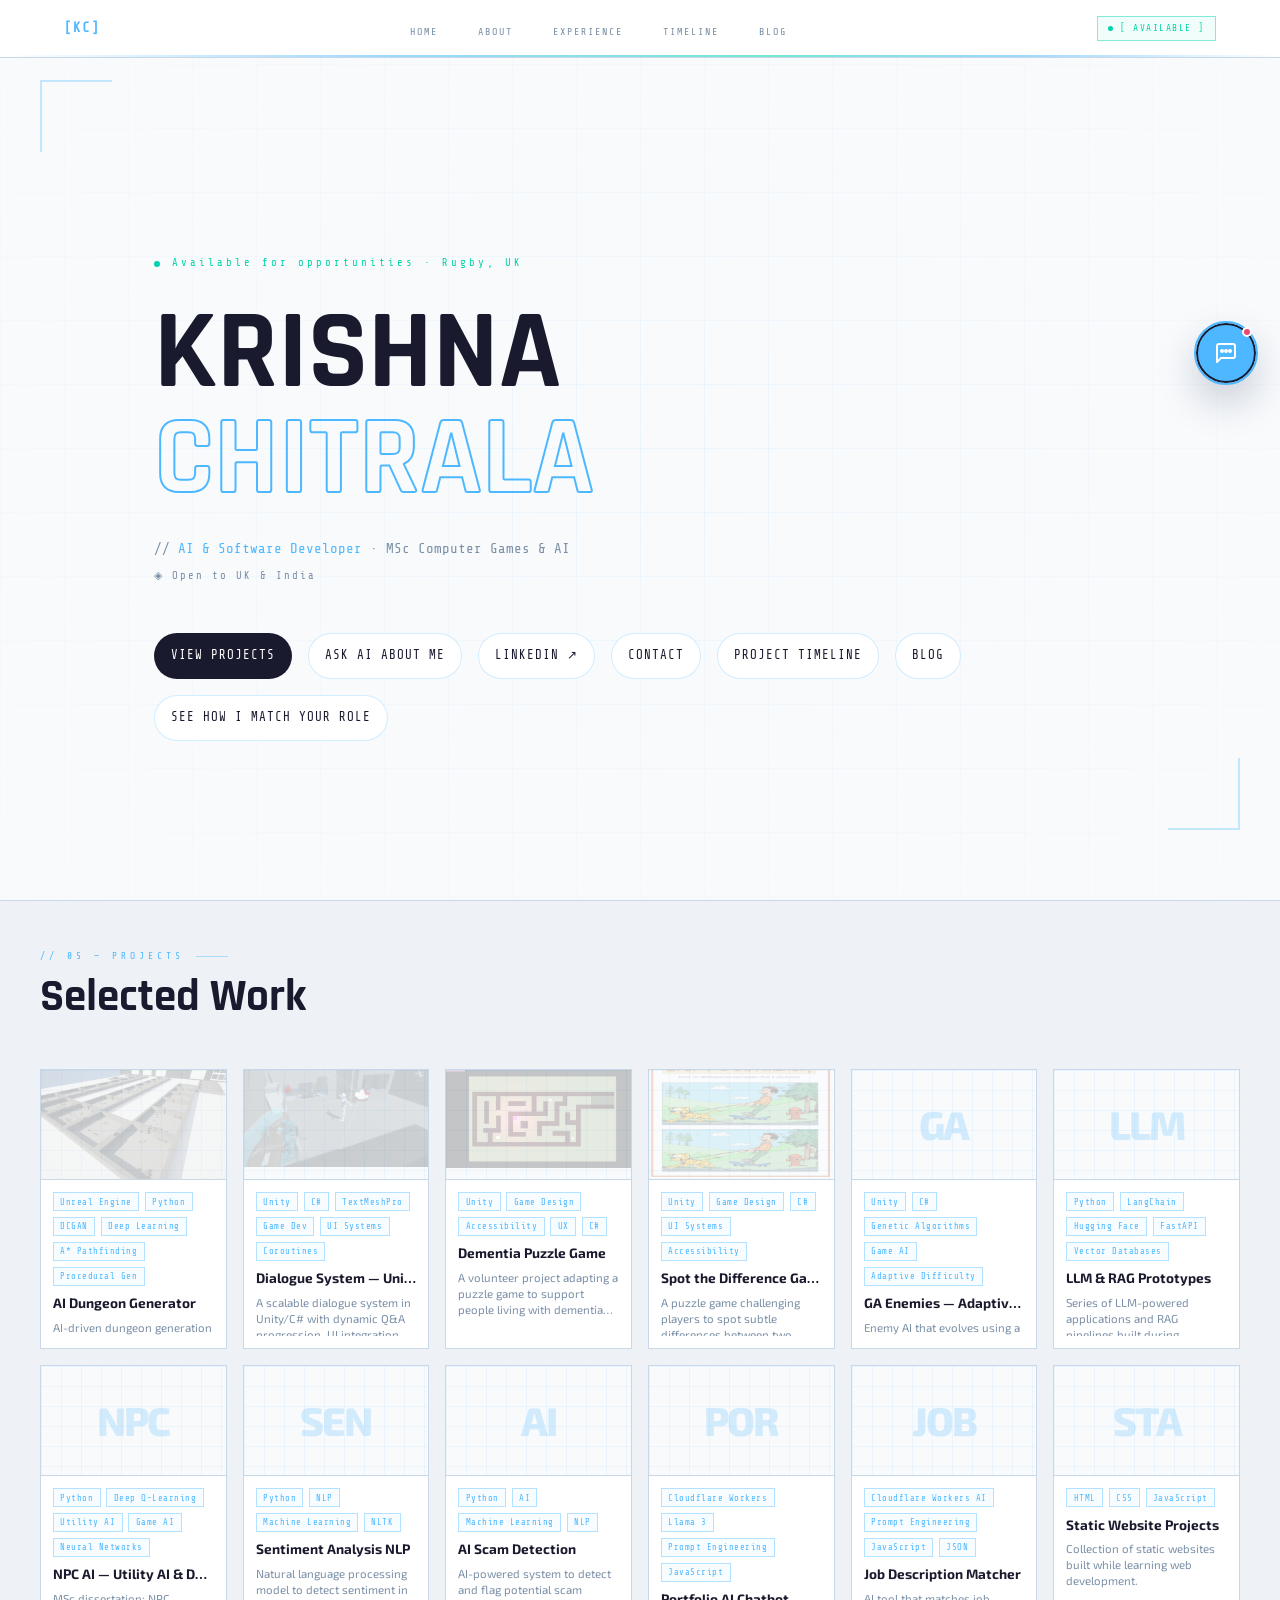
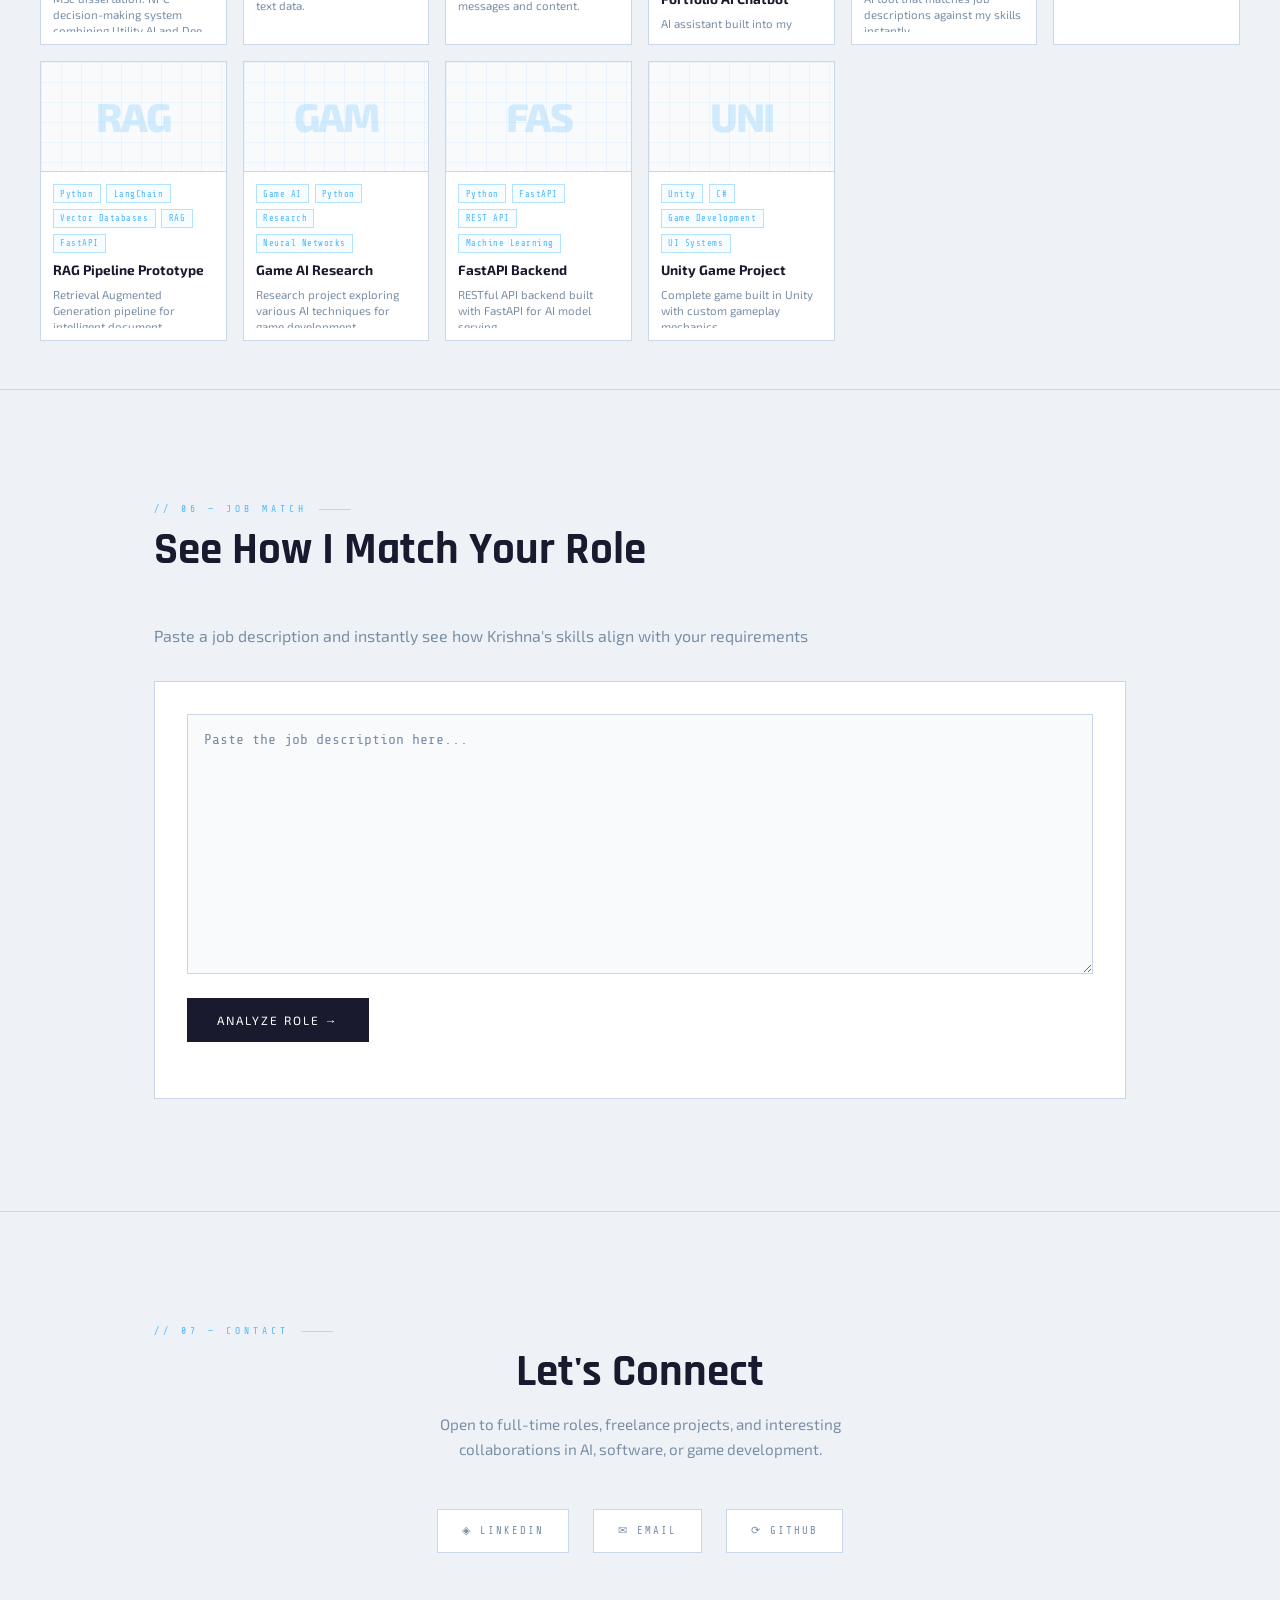
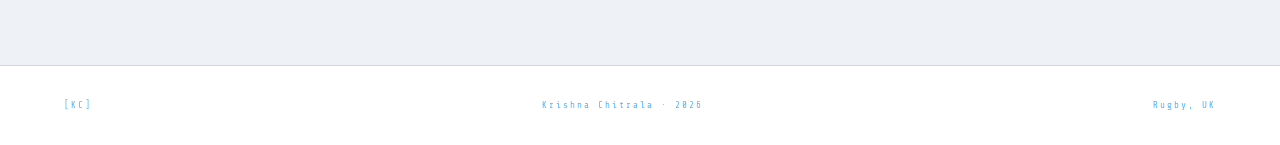
==== index.html @ c310106f "Update project modal to paragraph-based about/takeaways/thanks layout and polish floating chat UI" ====
<!DOCTYPE html>
<html lang="en">
<head>
  <meta charset="UTF-8">
  <meta name="viewport" content="width=device-width, initial-scale=1.0">
  <title>Krishna Chitrala · AI & Software Developer</title>
  <link href="https://fonts.googleapis.com/css2?family=Rajdhani:wght@600;700&family=Exo+2:wght@400;500;600&family=Share+Tech+Mono&display=swap" rel="stylesheet">
  <link rel="stylesheet" href="css/style.css">
  <script src="data/content.js"></script>
</head>
<body>

<!-- NAV -->
<nav>
  <a class="nav-logo" href="index.html">[KC]</a>
  <button class="nav-hamburger" id="navHamburger" onclick="toggleMenu()">
    <span></span>
    <span></span>
    <span></span>
  </button>
  <ul class="nav-links">
    <li><a href="index.html" onclick="closeMenu()">HOME</a></li>
    <li><a href="pages/about.html" onclick="closeMenu()">ABOUT</a></li>
    <li><a href="pages/experience.html" onclick="closeMenu()">EXPERIENCE</a></li>
    <li><a href="pages/timeline.html" onclick="closeMenu()">TIMELINE</a></li>
    <li><a href="pages/blog.html" onclick="closeMenu()">BLOG</a></li>
  </ul>
  <div class="nav-available">
    <div class="nav-available-dot"></div>
    [ AVAILABLE ]
  </div>
</nav>

<!-- MOBILE MENU OVERLAY -->
<div class="mobile-menu-overlay" id="mobileMenuOverlay">
  <div class="mobile-menu">
    <a href="index.html" onclick="closeMenu()">HOME</a>
    <a href="pages/about.html" onclick="closeMenu()">ABOUT</a>
    <a href="pages/experience.html" onclick="closeMenu()">EXPERIENCE</a>
    <a href="pages/timeline.html" onclick="closeMenu()">TIMELINE</a>
    <a href="pages/blog.html" onclick="closeMenu()">BLOG</a>
  </div>
</div>

<!-- HERO -->
<section id="hero">
  <div class="hero-frame-tl"></div>
  <div class="hero-frame-br"></div>
  <div class="hero-grid"></div>
  <div class="hero-inner">
    <div class="hero-tag">
      <div class="hero-tag-dot"></div>
      <span id="heroAvailability"></span>
    </div>
    <h1 class="hero-name" id="heroName"></h1>
    <p class="hero-role" id="heroRole"></p>
    <p class="hero-location" id="heroLocation"></p>
    <div class="hero-btns" id="heroBtns"></div>
    </div>
  </div>
</section>

<!-- PROJECTS -->
<section id="projects">
  <div class="section-wrap">
    <div class="section-label">// 05 — projects</div>
    <h2>Selected Work</h2>
    <div class="projects-grid" id="projectsGrid"></div>
  </div>
</section>

<!-- JOB MATCH -->
<section id="match">
  <div class="section-wrap">
    <div class="section-label">// 06 — job match</div>
    <h2>See How I Match Your Role</h2>
    <p class="match-subtext">Paste a job description and instantly see how Krishna's skills align with your requirements</p>
    <div class="match-container">
      <textarea id="jobDescription" class="match-textarea" placeholder="Paste the job description here..."></textarea>
      <div class="match-actions">
        <button id="analyzeButton" class="match-button">ANALYZE ROLE →</button>
        <div id="matchStatus" class="match-status"></div>
      </div>
      <div id="matchResults" class="match-results"></div>
    </div>
  </div>
</section>

<!-- CONTACT -->
<section id="contact">
  <div class="section-wrap">
    <div class="section-label">// 07 — contact</div>
    <h2>Let's Connect</h2>
    <p class="contact-sub" id="contactSub"></p>
    <div class="contact-links" id="contactLinks"></div>
  </div>
</section>

<footer>
  <span>[KC]</span>
  <span>Krishna Chitrala · 2026</span>
  <span>Rugby, UK</span>
</footer>

<div class="floating-chat-wrapper">
  <button id="floatingChatButton" class="floating-chat-button" title="Ask AI about Krishna" aria-expanded="false">
    <svg xmlns="http://www.w3.org/2000/svg" width="24" height="24" viewBox="0 0 24 24" fill="none" stroke="currentColor" stroke-width="2" stroke-linecap="round" stroke-linejoin="round">
      <path d="M21 15a2 2 0 0 1-2 2H7l-4 4V5a2 2 0 0 1 2-2h14a2 2 0 0 1 2 2z"/>
      <circle cx="12" cy="10" r="1" fill="currentColor"/>
      <circle cx="8" cy="10" r="1" fill="currentColor"/>
      <circle cx="16" cy="10" r="1" fill="currentColor"/>
    </svg>
    <div class="chat-tooltip">Ask me anything!</div>
    <div class="chat-unread-dot"></div>
  </button>
  <div id="floatingChatPanel" class="floating-chat-panel" aria-hidden="true">
    <div class="floating-chat-header">
      <div>
        <div class="floating-chat-title">[KC] ASSISTANT · ONLINE</div>
        <div class="floating-chat-counter" id="questionCounter">20 remaining</div>
      </div>
      <button id="floatingChatClose" class="floating-chat-close" aria-label="Close chat">✕</button>
    </div>
    <div class="chat-messages" id="chatMessages">
      <div class="chat-msg ai">
        <div class="chat-avatar">AI</div>
        <div class="chat-bubble">Hey! I'm an AI trained on everything about Krishna Chitrala. Ask me about his education, skills, projects, experience, or anything else — I'll answer instantly.</div>
      </div>
    </div>
    <div class="chat-suggestions" id="floatingChatSuggestions">
      <button class="chat-suggest" type="button" onclick="sendSuggestion(this)">What's his education?</button>
      <button class="chat-suggest" type="button" onclick="sendSuggestion(this)">What projects has he built?</button>
      <button class="chat-suggest" type="button" onclick="sendSuggestion(this)">Does he know AI / ML?</button>
      <button class="chat-suggest" type="button" onclick="sendSuggestion(this)">Is he available to hire?</button>
    </div>
    <div class="chat-input-row">
      <input class="chat-input" id="chatInput" type="text" placeholder="Ask anything about Krishna..." autocomplete="off" />
      <button id="sendButton" class="chat-send" type="button">SEND →</button>
    </div>
  </div>
</div>

<!-- MODAL -->
<div class="modal-overlay" id="modalOverlay" onclick="closeModal(event)">
  <div class="modal" id="modalBox">
    <button class="modal-close" onclick="closeModal()">✕ CLOSE</button>
    <div class="modal-hero" id="modalHero"></div>
    <div class="modal-content" id="modalContent">
      <div class="modal-header">
        <div>
          <div class="modal-title" id="modalTitle"></div>
          <div class="modal-category" id="modalCategory"></div>
        </div>
        <div class="modal-period" id="modalPeriod"></div>
      </div>
      <div class="modal-row">
        <div class="modal-tag-row" id="modalTags"></div>
        <div class="modal-action-links" id="modalActionLinks"></div>
      </div>
      <div class="modal-divider"></div>
      <div class="modal-section-label">// AIM</div>
      <div class="modal-aim" id="modalAim"></div>
      <div class="modal-divider"></div>
      <div class="modal-section-label">// ABOUT</div>
      <div id="modalAbout"></div>
      <div class="modal-divider"></div>
      <div class="modal-section-label">// KEY TAKEAWAYS</div>
      <div id="modalTakeaways"></div>
      <div class="modal-divider"></div>
      <div class="modal-thanks" id="modalThanksWrapper">
        <div class="modal-section-label">// SPECIAL THANKS ★</div>
        <div id="modalThanks"></div>
      </div>
      <div class="modal-divider"></div>
      <div class="modal-section-label">// TECH STACK</div>
      <div class="modal-tech" id="modalTech"></div>
      <div class="modal-divider"></div>
      <div class="modal-footer" id="modalFooter"></div>
    </div>
  </div>
</div>

<script src="js/projects.js"></script>
<script src="js/chat.js"></script>
  <script src="js/floating-chat.js"></script>
---- css/style.css ----
@import url('https://fonts.googleapis.com/css2?family=Rajdhani:wght@600;700&family=Exo+2:wght@400;500;600&family=Share+Tech+Mono&display=swap');

*, *::before, *::after { box-sizing: border-box; margin: 0; padding: 0; }

:root {
  --bg: #eef2f7;
  --bg2: #f8fafc;
  --card: #ffffff;
  --navy: #1a1a2e;
  --blue: #4db8ff;
  --teal: #00d4aa;
  --muted: #7a8fa6;
  --border-color: #c8d8e8;
  --text: #1a1a2e;
  --font-heading: 'Rajdhani', sans-serif;
  --font-body: 'Exo 2', sans-serif;
  --font-mono: 'Share Tech Mono', monospace;
  --mono: var(--font-mono);
  --sans: var(--font-body);
  /* Legacy aliases so any remaining refs don't break */
  --neon: #4db8ff;
  --neon2: #4db8ff;
  --neon3: #00d4aa;
  --border: rgba(200,216,232,0.8);
  --border2: rgba(77,184,255,0.3);
  --bg3: #f0f4f8;
}

html { scroll-behavior: smooth; }

body {
  background: var(--bg);
  color: var(--text);
  font-family: var(--font-body);
  font-size: 16px;
  line-height: 1.6;
  overflow-x: hidden;
}

button { font-family: var(--font-body); }

h1, h2, h3 { font-family: var(--font-heading); }

/* Subtle dot pattern */
body::before {
  content: '';
  position: fixed;
  inset: 0;
  background-image: radial-gradient(circle, rgba(77,184,255,0.18) 1px, transparent 1px);
  background-size: 24px 24px;
  pointer-events: none;
  z-index: 0;
}

/* Hide old cursor dot */
.cursor { display: none; }

/* ═══════════════════════════════════════
   NAV
═══════════════════════════════════════ */
nav {
  position: fixed;
  top: 0; left: 0; right: 0;
  z-index: 100;
  padding: 0 4rem;
  height: 58px;
  display: flex;
  align-items: center;
  justify-content: space-between;
  background: rgba(255,255,255,0.95);
  backdrop-filter: blur(16px);
  border-bottom: 1px solid var(--border-color);
}

/* Blue gradient line under nav */
nav::after {
  content: '';
  position: absolute;
  bottom: 0; left: 0; right: 0;
  height: 2px;
  background: linear-gradient(90deg, transparent 0%, var(--blue) 30%, var(--teal) 60%, var(--blue) 80%, transparent 100%);
  opacity: 0.55;
}

.nav-logo {
  font-family: var(--mono);
  font-size: 0.88rem;
  color: var(--blue);
  letter-spacing: 1px;
  text-decoration: none;
  font-weight: 700;
}

.nav-links {
  display: flex;
  gap: 2.5rem;
  list-style: none;
  align-items: center;
}

.nav-links a {
  font-family: var(--mono);
  font-size: 0.63rem;
  color: var(--muted);
  text-decoration: none;
  letter-spacing: 2px;
  text-transform: uppercase;
  transition: color 0.2s;
  position: relative;
}

.nav-links a::after {
  content: '';
  position: absolute;
  bottom: -3px; left: 0;
  width: 0; height: 1px;
  background: var(--blue);
  transition: width 0.2s;
}

.nav-links a:hover { color: var(--navy); }
.nav-links a:hover::after { width: 100%; }

/* [ AVAILABLE ] badge */
.nav-available {
  display: flex;
  align-items: center;
  gap: 0.45rem;
  font-family: var(--mono);
  font-size: 0.58rem;
  letter-spacing: 1.5px;
  color: var(--teal);
  border: 1px solid rgba(0,212,170,0.45);
  padding: 0.28rem 0.65rem;
  background: rgba(0,212,170,0.06);
  white-space: nowrap;
}

.nav-available-dot {
  width: 5px; height: 5px;
  background: var(--teal);
  border-radius: 50%;
  flex-shrink: 0;
  animation: pulse 2s infinite;
}

@keyframes pulse { 0%,100%{opacity:1;} 50%{opacity:0.25;} }

/* ═══════════════════════════════════════
   SECTION COMMON
═══════════════════════════════════════ */
.section-wrap {
  max-width: 1100px;
  margin: 0 auto;
  padding: 7rem 4rem;
  position: relative;
  z-index: 1;
}

.section-label {
  font-family: var(--mono);
  font-size: 0.6rem;
  color: var(--blue);
  letter-spacing: 4px;
  text-transform: uppercase;
  margin-bottom: 0.6rem;
  display: flex;
  align-items: center;
  gap: 0.75rem;
}

.section-label::after {
  content: '';
  display: inline-block;
  width: 32px; height: 1px;
  background: var(--blue);
  opacity: 0.4;
}

h2 {
  font-size: 2.8rem;
  font-weight: 800;
  color: var(--navy);
  margin-bottom: 3rem;
  line-height: 1.05;
}

/* ═══════════════════════════════════════
   HERO
═══════════════════════════════════════ */
#hero {
  min-height: 100vh;
  display: flex;
  align-items: center;
  position: relative;
  overflow: hidden;
  background: var(--bg2);
}

/* Corner frame decorations */
.hero-frame-tl {
  position: absolute;
  top: 80px; left: 40px;
  width: 72px; height: 72px;
  border-top: 2px solid var(--blue);
  border-left: 2px solid var(--blue);
  opacity: 0.3;
  pointer-events: none;
  z-index: 2;
}

.hero-frame-br {
  position: absolute;
  bottom: 70px; right: 40px;
  width: 72px; height: 72px;
  border-bottom: 2px solid var(--blue);
  border-right: 2px solid var(--blue);
  opacity: 0.3;
  pointer-events: none;
  z-index: 2;
}

.hero-grid {
  position: absolute;
  inset: 0;
  background-image:
    linear-gradient(rgba(77,184,255,0.07) 1px, transparent 1px),
    linear-gradient(90deg, rgba(77,184,255,0.07) 1px, transparent 1px);
  background-size: 64px 64px;
  mask-image: radial-gradient(ellipse 75% 75% at 50% 50%, black 0%, transparent 100%);
}

.hero-glow { display: none; }

.hero-inner {
  position: relative;
  z-index: 1;
  max-width: 1100px;
  margin: 0 auto;
  padding: 0 4rem;
  padding-top: 6rem;
  width: 100%;
}

.hero-tag {
  font-family: var(--mono);
  font-size: 0.66rem;
  color: var(--teal);
  letter-spacing: 3px;
  margin-bottom: 1.8rem;
  display: flex;
  align-items: center;
  gap: 0.75rem;
  animation: fadeUp 0.6s ease both;
}

.hero-tag-dot {
  width: 6px; height: 6px;
  background: var(--teal);
  border-radius: 50%;
  animation: pulse 2s infinite;
}

.hero-name {
  font-size: clamp(3.5rem, 9vw, 7rem);
  font-weight: 800;
  line-height: 0.95;
  margin-bottom: 1.5rem;
  color: var(--navy);
  animation: fadeUp 0.6s 0.1s ease both;
}

.hero-name-outline {
  color: transparent;
  -webkit-text-stroke: 2px var(--blue);
  display: block;
}

.hero-role {
  font-family: var(--mono);
  font-size: 0.88rem;
  color: var(--muted);
  margin-bottom: 0.5rem;
  animation: fadeUp 0.6s 0.2s ease both;
}

.hero-role em { color: var(--blue); font-style: normal; }

.hero-location {
  font-family: var(--mono);
  font-size: 0.66rem;
  color: var(--muted);
  letter-spacing: 2px;
  margin-bottom: 3rem;
  animation: fadeUp 0.6s 0.25s ease both;
}

.hero-btns {
  display: flex;
  gap: 1rem;
  flex-wrap: wrap;
  animation: fadeUp 0.6s 0.35s ease both;
}

/* Stats bar */
.hero-stats {
  display: grid;
  grid-template-columns: repeat(4, 1fr);
  margin-top: 4rem;
  background: var(--card);
  border: 1px solid var(--border-color);
  animation: fadeUp 0.6s 0.45s ease both;
}

.hero-stat-item {
  padding: 1.3rem 1.5rem;
  border-right: 1px solid var(--border-color);
  transition: all 0.2s;
  position: relative;
  overflow: hidden;
}

.hero-stat-item:last-child { border-right: none; }

.hero-stat-item::before {
  content: '';
  position: absolute;
  top: 0; left: 0; right: 0;
  height: 2px;
  background: linear-gradient(90deg, var(--blue), var(--teal));
  opacity: 0;
  transition: opacity 0.2s;
}

.hero-stat-item:hover::before { opacity: 1; }

.hero-stat-num {
  font-family: var(--mono);
  font-size: 1.55rem;
  font-weight: 700;
  color: var(--blue);
  line-height: 1;
  margin-bottom: 0.3rem;
}

.hero-stat-label {
  font-family: var(--mono);
  font-size: 0.56rem;
  color: var(--muted);
  letter-spacing: 1.5px;
  text-transform: uppercase;
}

@keyframes fadeUp {
  from { opacity: 0; transform: translateY(16px); }
  to { opacity: 1; transform: translateY(0); }
}

/* ═══════════════════════════════════════
   BUTTONS
═══════════════════════════════════════ */
.btn {
  font-family: var(--font-body);
  font-size: 0.66rem;
  letter-spacing: 2px;
  text-transform: uppercase;
  padding: 0.85rem 2rem;
  border: 1px solid var(--navy);
  color: var(--card);
  background: var(--navy);
  cursor: pointer;
  text-decoration: none;
  transition: all 0.2s;
  display: inline-block;
}

.btn:hover { background: var(--blue); border-color: var(--blue); }

.btn-ghost {
  background: transparent;
  color: var(--navy);
  border-color: var(--border-color);
}

.btn-ghost:hover {
  background: var(--navy);
  border-color: var(--navy);
  color: var(--card);
}

.btn-sm {
  font-size: 0.6rem;
  padding: 0.5rem 1rem;
}

/* ═══════════════════════════════════════
   ABOUT
═══════════════════════════════════════ */
#about { border-top: 1px solid var(--border-color); }

.about-grid {
  display: grid;
  grid-template-columns: 1fr 1.6fr;
  gap: 5rem;
  align-items: start;
}

.about-stats {
  display: flex;
  flex-direction: column;
  gap: 0;
}

.about-stat {
  padding: 1.5rem 1.75rem;
  border: 1px solid var(--border-color);
  border-bottom: none;
  background: var(--card);
  position: relative;
  transition: background 0.2s;
}

.about-stat:last-of-type { border-bottom: 1px solid var(--border-color); }

.about-stat::before {
  content: '';
  position: absolute;
  left: 0; top: 0; bottom: 0;
  width: 2px;
  background: var(--blue);
  opacity: 0;
  transition: opacity 0.2s;
}

.about-stat:hover::before { opacity: 1; }
.about-stat:hover { background: var(--bg2); }

.about-stat-num {
  font-size: 2.2rem;
  font-weight: 800;
  color: var(--blue);
  line-height: 1;
  font-family: var(--mono);
}

.about-stat-label {
  font-family: var(--mono);
  font-size: 0.6rem;
  color: var(--muted);
  letter-spacing: 1.5px;
  margin-top: 0.3rem;
}

.about-text p {
  color: var(--muted);
  margin-bottom: 1.2rem;
  font-size: 1rem;
  line-height: 1.8;
}

.about-text p strong { color: var(--text); font-weight: 700; }

.about-edu {
  padding: 1.25rem 1.75rem;
  border: 1px solid var(--border-color);
  border-top: none;
  background: var(--bg2);
  position: relative;
  margin-top: 0;
}

.about-edu::before {
  content: '// education';
  position: absolute;
  top: -0.6rem;
  left: 1rem;
  font-family: var(--mono);
  font-size: 0.56rem;
  color: var(--blue);
  background: var(--bg2);
  padding: 0 0.4rem;
  letter-spacing: 2px;
}

.about-edu-title {
  font-size: 0.95rem;
  font-weight: 700;
  color: var(--navy);
  margin-bottom: 0.2rem;
}

.about-edu-sub {
  font-family: var(--mono);
  font-size: 0.66rem;
  color: var(--blue);
  margin-bottom: 0.3rem;
}

.about-edu-detail {
  font-family: var(--mono);
  font-size: 0.6rem;
  color: var(--muted);
}

/* ═══════════════════════════════════════
   SKILLS
═══════════════════════════════════════ */
#skills { border-top: 1px solid var(--border-color); background: var(--bg2); }

.skills-categories {
  display: flex;
  flex-direction: column;
  gap: 2.5rem;
}

.skill-category-label {
  font-family: var(--mono);
  font-size: 0.6rem;
  color: var(--blue);
  letter-spacing: 3px;
  margin-bottom: 1rem;
  text-transform: uppercase;
}

.skills-grid {
  display: flex;
  flex-wrap: wrap;
  gap: 0.6rem;
}

.skill-tag {
  font-family: var(--mono);
  font-size: 0.68rem;
  padding: 0.44rem 0.9rem;
  border: 1px solid var(--border-color);
  color: var(--text);
  background: var(--card);
  letter-spacing: 0.5px;
  transition: all 0.2s;
  cursor: default;
  position: relative;
  overflow: hidden;
}

.skill-tag::after {
  content: '';
  position: absolute;
  bottom: 0; left: 0;
  width: 0; height: 2px;
  background: var(--blue);
  transition: width 0.2s;
}

.skill-tag:hover {
  border-color: var(--blue);
  color: var(--navy);
  transform: translateY(-2px);
  box-shadow: 0 4px 14px rgba(77,184,255,0.12);
}

.skill-tag:hover::after { width: 100%; }

/* ═══════════════════════════════════════
   EXPERIENCE
═══════════════════════════════════════ */
#experience { border-top: 1px solid var(--border-color); }

.exp-list {
  display: flex;
  flex-direction: column;
  border: 1px solid var(--border-color);
  background: var(--card);
}

.exp-item {
  padding: 2rem 2.5rem;
  border-bottom: 1px solid var(--border-color);
  display: grid;
  grid-template-columns: 1fr 2.5fr;
  gap: 2rem;
  transition: background 0.2s;
  position: relative;
}

.exp-item:last-child { border-bottom: none; }

.exp-item::before {
  content: '';
  position: absolute;
  left: 0; top: 0; bottom: 0;
  width: 3px;
  background: linear-gradient(to bottom, var(--blue), var(--teal));
  opacity: 0;
  transition: opacity 0.2s;
}

.exp-item:hover { background: var(--bg2); }
.exp-item:hover::before { opacity: 1; }

.exp-date {
  font-family: var(--mono);
  font-size: 0.6rem;
  color: var(--blue);
  letter-spacing: 2px;
  margin-bottom: 0.4rem;
  text-transform: uppercase;
}

.exp-company {
  font-family: var(--mono);
  font-size: 0.72rem;
  color: var(--muted);
}

.exp-type {
  font-family: var(--mono);
  font-size: 0.56rem;
  color: var(--teal);
  letter-spacing: 1px;
  margin-top: 0.3rem;
  padding: 0.18rem 0.5rem;
  border: 1px solid rgba(0,212,170,0.5);
  display: inline-block;
  background: rgba(0,212,170,0.06);
}

.exp-role {
  font-size: 1.05rem;
  font-weight: 700;
  color: var(--navy);
  margin-bottom: 0.75rem;
}

.exp-desc {
  color: var(--muted);
  font-size: 0.86rem;
  line-height: 1.7;
}

.exp-desc li {
  margin-bottom: 0.3rem;
  list-style: none;
  padding-left: 1.2rem;
  position: relative;
}

.exp-desc li::before {
  content: '◆';
  position: absolute;
  left: 0;
  color: var(--blue);
  font-size: 0.44rem;
  top: 0.42rem;
}

/* ═══════════════════════════════════════
   CERTIFICATIONS
═══════════════════════════════════════ */
#certs { border-top: 1px solid var(--border-color); background: var(--bg2); }

.certs-grid {
  display: grid;
  grid-template-columns: repeat(auto-fill, minmax(300px, 1fr));
  gap: 1rem;
}

.cert-card {
  background: var(--card);
  border: 1px solid var(--border-color);
  border-left: 3px solid var(--blue);
  padding: 1.5rem 1.75rem;
  transition: all 0.2s;
  position: relative;
}

.cert-card:hover {
  border-color: var(--blue);
  border-left-color: var(--teal);
  transform: translateY(-3px);
  box-shadow: 0 8px 24px rgba(77,184,255,0.1);
}

.cert-issuer {
  font-family: var(--mono);
  font-size: 0.56rem;
  color: var(--blue);
  letter-spacing: 2px;
  text-transform: uppercase;
  margin-bottom: 0.5rem;
}

.cert-name {
  font-size: 0.95rem;
  font-weight: 700;
  color: var(--navy);
  margin-bottom: 0.5rem;
  line-height: 1.4;
}

.cert-date {
  font-family: var(--mono);
  font-size: 0.6rem;
  color: var(--muted);
}

/* ═══════════════════════════════════════
   PROJECTS
═══════════════════════════════════════ */
#projects { border-top: 1px solid var(--border-color); }

#projects .section-wrap {
  max-width: 100%;
  padding: 3rem 2.5rem;
}

.projects-grid {
  display: grid;
  grid-template-columns: repeat(auto-fill, minmax(180px, 1fr));
  gap: 1rem;
  width: 100%;
}

.project-card {
  background: var(--card);
  border: 1px solid var(--border-color);
  cursor: pointer;
  transition: all 0.2s;
  overflow: hidden;
  position: relative;
  height: 280px;
  display: flex;
  flex-direction: column;
}

/* Blue gradient line at top on hover */
.project-card::before {
  content: '';
  position: absolute;
  top: 0; left: 0; right: 0;
  height: 2px;
  background: linear-gradient(90deg, var(--blue), var(--teal));
  opacity: 0;
  transition: opacity 0.2s;
  z-index: 2;
}

/* Corner bracket top-right */
.project-card::after {
  content: '┌─────────────┐';
  position: absolute;
  top: 6px; left: 8px; right: 8px;
  font-family: var(--mono);
  font-size: 0.55rem;
  color: var(--blue);
  pointer-events: none;
  opacity: 0;
  transition: opacity 0.2s;
  z-index: 3;
  letter-spacing: 2px;
  white-space: nowrap;
  overflow: hidden;
}

.project-card:hover {
  border-color: rgba(77,184,255,0.5);
  transform: translateY(-4px);
  box-shadow: 0 12px 36px rgba(77,184,255,0.1);
  overflow: visible;
}

.project-card:hover::before { opacity: 1; }
.project-card:hover::after { opacity: 0.7; }
.project-card:hover .project-arrow { opacity: 1; transform: translate(0,0); }

.project-thumb {
  width: 100%;
  height: 110px;
  background: var(--bg2);
  display: flex;
  align-items: center;
  justify-content: center;
  border-bottom: 1px solid var(--border-color);
  position: relative;
  overflow: hidden;
  flex-shrink: 0;
}

.project-thumb-pattern {
  position: absolute;
  inset: 0;
  background-image:
    linear-gradient(rgba(77,184,255,0.08) 1px, transparent 1px),
    linear-gradient(90deg, rgba(77,184,255,0.08) 1px, transparent 1px);
  background-size: 20px 20px;
}

.project-thumb-icon {
  position: relative;
  z-index: 1;
  font-size: 2.5rem;
  font-weight: 800;
  font-family: var(--sans);
  color: var(--blue);
  opacity: 0.22;
  letter-spacing: -2px;
}

.project-body {
  flex: 1;
  display: flex;
  flex-direction: column;
  padding: 0.75rem;
  overflow: hidden;
}

.project-tags {
  display: flex;
  flex-wrap: wrap;
  gap: 0.35rem;
  margin-bottom: 0.4rem;
  flex-shrink: 0;
}

.project-tag {
  font-family: var(--mono);
  font-size: 0.55rem;
  padding: 0.1rem 0.4rem;
  border: 1px solid rgba(77,184,255,0.4);
  color: var(--blue);
  letter-spacing: 0.5px;
  background: rgba(77,184,255,0.05);
}

.project-title {
  font-size: 0.85rem;
  font-weight: 700;
  margin-bottom: 0.3rem;
  flex-shrink: 0;
  white-space: nowrap;
  overflow: hidden;
  text-overflow: ellipsis;
  color: var(--navy);
}

.project-desc {
  font-size: 0.72rem;
  line-height: 1.4;
  overflow: hidden;
  display: -webkit-box;
  -webkit-line-clamp: 3;
  -webkit-box-orient: vertical;
  color: #7a8fa6;
}

.project-arrow {
  position: absolute;
  top: 0.7rem; right: 0.7rem;
  font-size: 1rem;
  color: var(--blue);
  opacity: 0;
  transform: translate(-4px, 4px);
  transition: all 0.2s;
  z-index: 4;
}

/* ═══════════════════════════════════════
   MODAL
═══════════════════════════════════════ */
.modal-overlay {
  display: none;
  position: fixed;
  inset: 0;
  background: rgba(0,0,0,0.7);
  z-index: 500;
  align-items: center;
  justify-content: center;
  padding: 1.25rem;
  backdrop-filter: blur(5px);
}

.modal-overlay.open { display: flex; }

.modal {
  background: var(--card);
  border: 1px solid rgba(77,184,255,0.15);
  border-radius: 22px;
  width: 100%;
  max-width: 800px;
  max-height: 85vh;
  overflow: hidden;
  position: relative;
  animation: modalIn 0.3s ease;
  box-shadow: 0 24px 80px rgba(0,0,0,0.18);
}

.modal::before {
  content: '';
  position: absolute;
  top: 0; left: 0; right: 0;
  height: 2px;
  background: linear-gradient(90deg, var(--blue), var(--teal));
  z-index: 2;
}

@keyframes modalIn {
  from { opacity: 0; transform: translateY(20px) scale(0.98); }
  to { opacity: 1; transform: translateY(0) scale(1); }
}

.modal::-webkit-scrollbar { width: 4px; }
.modal::-webkit-scrollbar-track { background: var(--bg2); }
.modal::-webkit-scrollbar-thumb { background: var(--border-color); }

.modal-close {
  position: absolute;
  top: 1rem; right: 1rem;
  font-family: var(--mono);
  font-size: 0.68rem;
  color: var(--muted);
  background: rgba(255,255,255,0.9);
  border: 1px solid rgba(77,184,255,0.2);
  padding: 0.35rem 0.75rem;
  cursor: pointer;
  letter-spacing: 1.5px;
  transition: all 0.2s;
  z-index: 10;
}

.modal-close:hover { border-color: var(--blue); color: var(--blue); }

.modal-hero {
  width: 100%;
  height: 250px;
  position: relative;
  overflow: hidden;
  background: linear-gradient(135deg, rgba(77,184,255,0.16), rgba(0,212,170,0.12));
  display: flex;
  align-items: center;
  justify-content: center;
}

.modal-hero img {
  width: 100%;
  height: 100%;
  object-fit: cover;
}

.modal-hero-placeholder {
  width: 100%;
  height: 100%;
  display: flex;
  align-items: center;
  justify-content: center;
  font-family: var(--font-heading);
  font-size: 3rem;
  color: rgba(255,255,255,0.9);
  letter-spacing: 0.2em;
  text-transform: uppercase;
  background: linear-gradient(135deg, rgba(77,184,255,0.35), rgba(26,26,46,0.85));
}

.modal-content {
  padding: 2rem;
  max-height: calc(85vh - 250px);
  overflow-y: auto;
}

.modal-header {
  display: flex;
  justify-content: space-between;
  gap: 1rem;
  align-items: flex-start;
  margin-bottom: 1rem;
}

.modal-title {
  font-size: 2rem;
  font-weight: 800;
  color: var(--navy);
  margin-bottom: 0.5rem;
  line-height: 1.1;
}

.modal-category {
  display: inline-flex;
  align-items: center;
  justify-content: center;
  font-family: var(--mono);
  font-size: 0.7rem;
  letter-spacing: 1px;
  text-transform: uppercase;
  color: var(--blue);
  background: rgba(77,184,255,0.12);
  padding: 0.35rem 0.9rem;
  border-radius: 999px;
}

.modal-period {
  font-family: var(--mono);
  color: var(--muted);
  font-size: 0.85rem;
  white-space: nowrap;
}

.modal-row {
  display: flex;
  flex-wrap: wrap;
  gap: 1rem;
  align-items: center;
  justify-content: space-between;
  padding-bottom: 1rem;
  border-bottom: 1px solid rgba(77,184,255,0.12);
}

.modal-tag-row {
  display: flex;
  flex-wrap: wrap;
  gap: 0.65rem;
  flex: 1;
}

.modal-action-links {
  display: flex;
  flex-wrap: wrap;
  gap: 0.75rem;
  justify-content: flex-end;
}

.modal-divider {
  height: 1px;
  background: rgba(77,184,255,0.12);
  margin: 1.5rem 0;
}

.modal-section-label {
  font-family: var(--mono);
  font-size: 0.72rem;
  letter-spacing: 2px;
  color: var(--blue);
  margin-bottom: 0.85rem;
}

.modal-aim {
  background: rgba(77,184,255,0.08);
  border: 1px solid rgba(77,184,255,0.18);
  border-radius: 18px;
  padding: 1.2rem 1.4rem;
  font-size: 1rem;
  line-height: 1.75;
  color: var(--navy);
  font-style: italic;
}

.modal-paragraph {
  font-family: var(--font-body);
  font-size: 1rem;
  color: var(--muted);
  line-height: 1.8;
  margin: 0 0 1rem 0;
}

.modal-paragraph:last-child {
  margin-bottom: 0;
}

.modal-tech {
  display: flex;
  flex-wrap: wrap;
  gap: 0.75rem;
}

.modal-tech span {
  font-family: var(--mono);
  font-size: 0.78rem;
  letter-spacing: 0.5px;
  color: var(--navy);
  background: rgba(77,184,255,0.12);
  padding: 0.55rem 0.95rem;
  border-radius: 999px;
}

.modal-footer {
  display: flex;
  flex-wrap: wrap;
  gap: 1rem;
  align-items: center;
  justify-content: space-between;
  margin-top: 1.5rem;
  font-family: var(--mono);
  font-size: 0.82rem;
  color: var(--muted);
}

.modal-footer a {
  color: var(--blue);
  text-decoration: none;
}

.btn {
  display: inline-flex;
  align-items: center;
  gap: 0.4rem;
  padding: 0.75rem 1rem;
  border-radius: 999px;
  border: 1px solid transparent;
  font-family: var(--mono);
  font-size: 0.78rem;
  text-transform: uppercase;
  letter-spacing: 1px;
  transition: all 0.2s ease;
}

.btn:hover {
  transform: translateY(-1px);
}

.btn-sm {
  background: var(--blue);
  color: #fff;
}

.btn-ghost {
  background: rgba(255,255,255,0.88);
  color: var(--navy);
  border-color: rgba(77,184,255,0.25);
}

/* ═══════════════════════════════════════
   AI CHAT
═══════════════════════════════════════ */
#chat { border-top: 1px solid var(--border-color); background: var(--bg2); }

.chat-container {
  background: var(--card);
  border: 1px solid var(--border-color);
  overflow: hidden;
  position: relative;
}

.chat-container::before {
  content: '';
  position: absolute;
  top: 0; left: 0; right: 0;
  height: 2px;
  background: linear-gradient(90deg, var(--blue), var(--teal), var(--blue));
  z-index: 1;
}

.chat-header {
  padding: 1rem 1.75rem;
  border-bottom: 1px solid rgba(255,255,255,0.08);
  display: flex;
  align-items: center;
  justify-content: space-between;
  background: var(--navy);
}

.chat-header-left {
  display: flex;
  align-items: center;
  gap: 0.75rem;
}

.chat-dot {
  width: 7px; height: 7px;
  background: var(--teal);
  border-radius: 50%;
  animation: pulse 2s infinite;
}

.chat-header-text {
  font-family: var(--mono);
  font-size: 0.66rem;
  color: #e8f4f8;
  letter-spacing: 2px;
}

.chat-header-sub {
  font-family: var(--mono);
  font-size: 0.56rem;
  color: rgba(255,255,255,0.38);
  letter-spacing: 1px;
}

.chat-online-badge {
  font-family: var(--mono);
  font-size: 0.52rem;
  letter-spacing: 1.5px;
  color: var(--teal);
  border: 1px solid rgba(0,212,170,0.5);
  padding: 0.18rem 0.5rem;
  background: rgba(0,212,170,0.1);
}

.chat-messages {
  padding: 1.75rem;
  min-height: 280px;
  max-height: 380px;
  overflow-y: auto;
  display: flex;
  flex-direction: column;
  gap: 1.2rem;
  background: var(--bg2);
}

.chat-messages::-webkit-scrollbar { width: 3px; }
.chat-messages::-webkit-scrollbar-thumb { background: var(--border-color); }

.chat-msg {
  display: flex;
  gap: 0.75rem;
  max-width: 88%;
  animation: msgIn 0.25s ease;
}

@keyframes msgIn {
  from { opacity: 0; transform: translateY(8px); }
  to { opacity: 1; transform: translateY(0); }
}

.chat-msg.user {
  align-self: flex-end;
  flex-direction: row-reverse;
}

.chat-avatar {
  width: 30px; height: 30px;
  border: 1px solid var(--border-color);
  display: flex;
  align-items: center;
  justify-content: center;
  font-family: var(--mono);
  font-size: 0.5rem;
  color: var(--blue);
  background: var(--card);
  flex-shrink: 0;
}

/* AI bubble */
.chat-bubble {
  background: var(--card);
  border: 1px solid var(--border-color);
  padding: 0.8rem 1.1rem;
  font-size: 0.85rem;
  color: var(--text);
  line-height: 1.55;
}

/* User bubble — navy + blue text */
.chat-msg.user .chat-bubble {
  background: var(--navy);
  border-color: var(--navy);
  color: var(--blue);
}

.chat-typing {
  display: flex;
  gap: 4px;
  align-items: center;
  padding: 0.8rem 1.1rem;
  background: var(--card);
  border: 1px solid var(--border-color);
  width: fit-content;
}

.chat-typing span {
  width: 5px; height: 5px;
  background: var(--blue);
  border-radius: 50%;
  animation: typing 1.2s infinite;
}

.chat-typing span:nth-child(2) { animation-delay: 0.2s; }
.chat-typing span:nth-child(3) { animation-delay: 0.4s; }

@keyframes typing {
  0%,100%{opacity:0.2; transform:translateY(0);}
  50%{opacity:1; transform:translateY(-3px);}
}

.chat-suggestions {
  padding: 0.75rem 1.75rem;
  display: flex;
  gap: 0.5rem;
  flex-wrap: wrap;
  background: var(--card);
  border-top: 1px solid var(--border-color);
}

.chat-suggest {
  font-family: var(--mono);
  font-size: 0.58rem;
  padding: 0.38rem 0.75rem;
  border: 1px solid var(--border-color);
  color: var(--muted);
  background: var(--bg2);
  cursor: pointer;
  letter-spacing: 0.5px;
  transition: all 0.2s;
}

.chat-suggest:hover {
  border-color: var(--blue);
  color: var(--navy);
  background: var(--card);
}

.chat-input-row {
  padding: 1rem 1.75rem;
  border-top: 1px solid var(--border-color);
  display: flex;
  gap: 0.75rem;
  align-items: center;
  background: var(--card);
}

.chat-input {
  flex: 1;
  background: var(--bg2);
  border: 1px solid var(--border-color);
  color: var(--text);
  font-family: var(--mono);
  font-size: 0.78rem;
  padding: 0.65rem 1rem;
  outline: none;
  transition: border-color 0.2s;
}

.chat-input:focus { border-color: var(--blue); }
.chat-input::placeholder { color: var(--muted); }

.chat-send {
  font-family: var(--font-body);
  font-size: 0.6rem;
  letter-spacing: 2px;
  padding: 0.65rem 1.4rem;
  border: 1px solid var(--navy);
  color: var(--card);
  background: var(--navy);
  cursor: pointer;
  transition: all 0.2s;
}

.chat-send:hover { background: var(--blue); border-color: var(--blue); }

.floating-chat-wrapper {
  position: fixed;
  right: 1.5rem;
  bottom: 1.5rem;
  display: flex;
  flex-direction: column;
  align-items: flex-end;
  gap: 0.8rem;
  z-index: 120;
}

.floating-chat-button {
  width: 60px;
  height: 60px;
  border-radius: 50%;
  border: 2px solid var(--navy);
  background: var(--blue);
  color: #ffffff;
  display: flex;
  align-items: center;
  justify-content: center;
  cursor: pointer;
  box-shadow: 0 18px 40px rgba(15,26,68,0.22);
  position: relative;
  transition: transform 0.2s ease;
}

.floating-chat-button:hover {
  transform: translateY(-1px);
}

.floating-chat-button svg {
  width: 24px;
  height: 24px;
  display: block;
}

.floating-chat-button::before {
  content: '';
  position: absolute;
  inset: -4px;
  border-radius: 50%;
  border: 2px solid #4db8ff;
  animation: ping 1.5s ease-out 3;
}

@keyframes ping {
  0% { transform: scale(1); opacity: 0.8; }
  100% { transform: scale(1.4); opacity: 0; }
}

.chat-tooltip {
  position: absolute;
  bottom: 70px;
  right: 0;
  background: #1a1a2e;
  color: #ffffff;
  font-family: var(--font-mono);
  font-size: 0.7rem;
  padding: 0.4rem 0.85rem;
  border-radius: 8px;
  white-space: nowrap;
  opacity: 0;
  transform: translateY(8px);
  transition: all 0.2s;
  pointer-events: none;
  letter-spacing: 1px;
  z-index: 10;
}

.chat-tooltip::after {
  content: '';
  position: absolute;
  top: 100%;
  right: 20px;
  border: 5px solid transparent;
  border-top-color: #1a1a2e;
}

.floating-chat-button:hover .chat-tooltip {
  opacity: 1;
  transform: translateY(0);
}

.chat-unread-dot {
  position: absolute;
  top: 2px;
  right: 2px;
  width: 10px;
  height: 10px;
  background: #ef476f;
  border-radius: 50%;
  border: 2px solid white;
}

.floating-chat-panel {
  width: 340px;
  height: 480px;
  background: #f8fbff;
  border: 1px solid rgba(26,26,46,0.14);
  border-radius: 24px;
  box-shadow: 0 30px 70px rgba(15,26,68,0.20);
  overflow: hidden;
  display: flex;
  flex-direction: column;
  opacity: 0;
  transform: translateY(18px);
  visibility: hidden;
  transition: opacity 0.25s ease, transform 0.25s ease, visibility 0.25s ease;
}

.floating-chat-panel.open {
  opacity: 1;
  transform: translateY(0);
  visibility: visible;
}

.floating-chat-header {
  display: flex;
  align-items: flex-start;
  justify-content: space-between;
  gap: 1rem;
  padding: 1rem 1rem 0.8rem;
  background: var(--navy);
}

.floating-chat-title {
  font-family: var(--mono);
  font-size: 0.72rem;
  letter-spacing: 1px;
  text-transform: uppercase;
  color: #e8f4f8;
  line-height: 1.3;
}

.floating-chat-counter {
  font-family: var(--mono);
  font-size: 0.6rem;
  color: rgba(232,244,248,0.72);
  margin-top: 0.3rem;
}

.floating-chat-close {
  border: none;
  background: transparent;
  color: #ffffff;
  font-size: 1rem;
  cursor: pointer;
  padding: 0.25rem 0.35rem;
  line-height: 1;
}

.floating-chat-panel .chat-messages {
  padding: 1rem;
  margin: 0;
  min-height: 280px;
  max-height: calc(100% - 140px);
  background: #ffffff;
}

.floating-chat-panel .chat-suggestions {
  padding: 0.75rem 1rem;
  border-top: 1px solid rgba(26,26,46,0.08);
}

.floating-chat-panel .chat-input-row {
  padding: 0.85rem 1rem;
  background: #ffffff;
  border-top: 1px solid rgba(26,26,46,0.08);
}

@media (max-width: 480px) {
  .floating-chat-wrapper {
    right: 1rem;
    bottom: 1rem;
  }
  .floating-chat-panel {
    width: calc(100vw - 2rem);
  }
  .floating-chat-button::after {
    display: none;
  }
}

/* ═══════════════════════════════════════
   JOB MATCH
═══════════════════════════════════════ */
#match { border-top: 1px solid var(--border-color); }

.match-subtext {
  color: var(--muted);
  max-width: 720px;
  margin-bottom: 2rem;
  line-height: 1.7;
}

.match-container {
  background: var(--card);
  border: 1px solid var(--border-color);
  padding: 2rem;
  display: grid;
  gap: 1.5rem;
}

.match-textarea {
  width: 100%;
  min-height: 260px;
  background: var(--bg2);
  border: 1px solid var(--border-color);
  color: var(--text);
  font-family: var(--mono);
  font-size: 0.92rem;
  padding: 1rem;
  outline: none;
  resize: vertical;
  transition: border-color 0.2s;
}

.match-textarea:focus { border-color: var(--blue); }
.match-textarea::placeholder { color: var(--muted); }

.match-actions {
  display: flex;
  align-items: center;
  justify-content: space-between;
  flex-wrap: wrap;
  gap: 1rem;
}

.match-button {
  font-family: var(--font-body);
  letter-spacing: 2px;
  font-size: 0.75rem;
  padding: 0.85rem 1.8rem;
  border: 1px solid var(--navy);
  color: var(--card);
  background: var(--navy);
  cursor: pointer;
  transition: all 0.2s;
}

.match-button:hover { background: var(--blue); border-color: var(--blue); }

.match-retry {
  font-family: var(--font-body);
  font-size: 0.72rem;
  letter-spacing: 1px;
  margin-left: 0.75rem;
  padding: 0.45rem 0.85rem;
  background: var(--bg2);
  border: 1px solid var(--border-color);
  color: var(--text);
  cursor: pointer;
  transition: all 0.2s;
}

.match-retry:hover { border-color: var(--blue); }

.match-status {
  font-family: var(--mono);
  font-size: 0.75rem;
  color: var(--muted);
  min-height: 1.5rem;
}

.match-results {
  display: grid;
  grid-template-columns: repeat(2, minmax(220px, 1fr));
  gap: 1.25rem;
}

.match-card {
  background: var(--bg2);
  border: 1px solid var(--border-color);
  padding: 1.4rem;
  min-height: 180px;
  display: flex;
  flex-direction: column;
  gap: 1rem;
}

.match-card h3 {
  font-family: var(--mono);
  font-size: 0.85rem;
  margin-bottom: 0.75rem;
  letter-spacing: 1px;
}

.match-card p,
.match-card ul {
  color: var(--muted);
  font-size: 0.9rem;
  line-height: 1.7;
}

.match-card ul { list-style: none; padding: 0; display: grid; gap: 0.5rem; }
.match-card li::before { content: '•'; color: currentColor; margin-right: 0.5rem; }

.match-strong  { border-left: 3px solid #22c55e; }
.match-transferable { border-left: 3px solid #f59e0b; }
.match-growth  { border-left: 3px solid #8b5cf6; }
.match-summary { border-left: 3px solid var(--blue); }

.match-strong h3  { color: #22c55e; }
.match-transferable h3 { color: #f59e0b; }
.match-growth h3  { color: #8b5cf6; }
.match-summary h3 { color: var(--blue); }

.match-loading::after {
  content: 'Analyzing job description...';
  display: inline-block;
  font-family: var(--mono);
  color: var(--blue);
  letter-spacing: 1px;
  animation: scanGlow 1.8s infinite;
}

@keyframes scanGlow { 0%,100%{opacity:0.4;} 50%{opacity:1;} }

/* ═══════════════════════════════════════
   CONTACT
═══════════════════════════════════════ */
#contact {
  border-top: 1px solid var(--border-color);
  text-align: center;
}

#contact h2 { margin-bottom: 1rem; }

.contact-sub {
  color: var(--muted);
  font-size: 0.95rem;
  max-width: 460px;
  margin: 0 auto 3rem;
}

.contact-links {
  display: flex;
  gap: 1.5rem;
  justify-content: center;
  flex-wrap: wrap;
}

.contact-link {
  font-family: var(--mono);
  font-size: 0.66rem;
  color: var(--muted);
  text-decoration: none;
  letter-spacing: 2px;
  padding: 0.8rem 1.5rem;
  border: 1px solid var(--border-color);
  background: var(--card);
  transition: all 0.2s;
  display: flex;
  align-items: center;
  gap: 0.5rem;
}

.contact-link:hover {
  border-color: var(--blue);
  color: var(--navy);
  box-shadow: 0 4px 16px rgba(77,184,255,0.1);
}

/* ═══════════════════════════════════════
   FOOTER
═══════════════════════════════════════ */
footer {
  border-top: 1px solid var(--border-color);
  padding: 2rem 4rem;
  display: flex;
  justify-content: space-between;
  align-items: center;
  font-family: var(--mono);
  font-size: 0.58rem;
  color: var(--muted);
  letter-spacing: 2px;
  background: var(--card);
}

footer span { color: var(--blue); }

/* ═══════════════════════════════════════
   HAMBURGER
═══════════════════════════════════════ */
.nav-hamburger {
  display: none;
  flex-direction: column;
  gap: 5px;
  background: none;
  border: none;
  cursor: pointer;
  padding: 0.5rem;
  z-index: 101;
}

.nav-hamburger span {
  width: 22px; height: 2px;
  background: var(--navy);
  transition: all 0.3s;
  display: block;
}

.nav-hamburger.active span:nth-child(1) { transform: rotate(45deg) translate(10px, 10px); }
.nav-hamburger.active span:nth-child(2) { opacity: 0; }
.nav-hamburger.active span:nth-child(3) { transform: rotate(-45deg) translate(8px, -8px); }

/* ═══════════════════════════════════════
   MOBILE MENU
═══════════════════════════════════════ */
.mobile-menu-overlay {
  display: none;
  position: fixed;
  inset: 0;
  background: rgba(248,250,252,0.98);
  backdrop-filter: blur(16px);
  z-index: 100;
  flex-direction: column;
  align-items: center;
  justify-content: center;
  opacity: 0;
  pointer-events: none;
  transition: opacity 0.3s;
}

.mobile-menu-overlay.open {
  display: flex;
  opacity: 1;
  pointer-events: all;
}

.mobile-menu {
  display: flex;
  flex-direction: column;
  gap: 2rem;
  text-align: center;
}

.mobile-menu a {
  font-family: var(--mono);
  font-size: 1.1rem;
  color: var(--navy);
  text-decoration: none;
  letter-spacing: 3px;
  text-transform: uppercase;
  transition: color 0.2s;
  padding: 0.75rem 0;
}

.mobile-menu a:hover { color: var(--blue); }

/* ═══════════════════════════════════════
   BACK LINK
═══════════════════════════════════════ */
.back-link {
  display: inline-flex;
  align-items: center;
  gap: 0.6rem;
  font-family: var(--mono);
  font-size: 0.75rem;
  color: var(--blue);
  text-decoration: none;
  margin: 1rem 4rem 0;
  position: relative;
  z-index: 1;
  transition: color 0.2s;
}

.back-link:hover { color: var(--navy); }

/* ═══════════════════════════════════════
   TIMELINE (vertical — used on index fallback)
═══════════════════════════════════════ */
.timeline-vertical {
  position: relative;
  padding-left: 60px;
  padding-top: 1rem;
}

.timeline-vertical-line {
  position: absolute;
  left: 12px; top: 0; bottom: 0;
  width: 2px;
  background: linear-gradient(to bottom, var(--blue), var(--teal), var(--blue));
}

.timeline-year-group { margin-bottom: 2.5rem; position: relative; }

.timeline-year-mark {
  font-family: var(--mono);
  font-size: 1.2rem;
  font-weight: 800;
  color: var(--blue);
  letter-spacing: 3px;
  margin-bottom: 1.5rem;
  display: inline-block;
}

.timeline-event {
  display: flex;
  align-items: flex-start;
  margin-bottom: 1.2rem;
  animation: fadeInTimeline 0.6s ease-out backwards;
}

.timeline-year-group .timeline-event:nth-child(1) { animation-delay: 0.05s; }
.timeline-year-group .timeline-event:nth-child(2) { animation-delay: 0.1s; }
.timeline-year-group .timeline-event:nth-child(3) { animation-delay: 0.15s; }
.timeline-year-group .timeline-event:nth-child(4) { animation-delay: 0.2s; }
.timeline-year-group .timeline-event:nth-child(5) { animation-delay: 0.25s; }
.timeline-year-group .timeline-event:nth-child(6) { animation-delay: 0.3s; }

@keyframes fadeInTimeline {
  from { opacity: 0; transform: translateY(8px); }
  to { opacity: 1; transform: translateY(0); }
}

.timeline-dot {
  width: 14px; height: 14px;
  min-width: 14px;
  border-radius: 50%;
  background: var(--blue);
  position: relative;
  z-index: 10;
  margin-top: 4px;
  border: 2px solid var(--card);
  box-shadow: 0 0 0 2px var(--blue);
  transition: all 0.3s;
}

.timeline-event:hover .timeline-dot {
  width: 18px; height: 18px;
  margin-top: 2px;
  box-shadow: 0 0 0 3px var(--blue), 0 4px 12px rgba(77,184,255,0.25);
}

.timeline-event-current .timeline-dot {
  animation: pulse-dot-light 2s infinite;
}

@keyframes pulse-dot-light {
  0%,100% { box-shadow: 0 0 0 2px var(--blue); }
  50% { box-shadow: 0 0 0 4px var(--blue), 0 0 14px rgba(77,184,255,0.35); }
}

.timeline-connector {
  width: 20px; height: 2px;
  background: var(--blue);
  margin-top: 6px;
  flex-shrink: 0;
}

.timeline-card {
  flex: 1;
  background: var(--card);
  border: 1px solid var(--border-color);
  padding: 1.2rem;
  transition: all 0.2s;
}

.timeline-card:hover {
  border-color: var(--blue);
  box-shadow: 0 6px 20px rgba(77,184,255,0.08);
}

.timeline-card-title {
  font-size: 1rem;
  font-weight: 700;
  color: var(--navy);
  margin-bottom: 0.4rem;
  line-height: 1.3;
}

.timeline-card-desc {
  font-family: var(--mono);
  font-size: 0.78rem;
  color: var(--muted);
  margin-bottom: 0.8rem;
}

.timeline-card-tags { display: flex; gap: 0.5rem; flex-wrap: wrap; }

.timeline-tag {
  font-family: var(--mono);
  font-size: 0.62rem;
  letter-spacing: 1px;
  text-transform: uppercase;
  padding: 0.22rem 0.55rem;
  border: 1px solid;
}

.tag-project   { color: var(--blue); border-color: rgba(77,184,255,0.4); background: rgba(77,184,255,0.06); }
.tag-job       { color: #8b5cf6; border-color: rgba(139,92,246,0.4); background: rgba(139,92,246,0.05); }
.tag-cert      { color: #f59e0b; border-color: rgba(245,158,11,0.4); background: rgba(245,158,11,0.05); }
.tag-education { color: var(--teal); border-color: rgba(0,212,170,0.4); background: rgba(0,212,170,0.05); }
.tag-current   {
  color: var(--blue);
  border-color: rgba(77,184,255,0.6);
  background: rgba(77,184,255,0.1);
  animation: pulse-tag-light 2s infinite;
}

@keyframes pulse-tag-light {
  0%,100% { box-shadow: none; }
  50% { box-shadow: 0 0 8px rgba(77,184,255,0.25); }
}

/* ═══════════════════════════════════════
   BLOG
═══════════════════════════════════════ */
.blog-subtext {
  max-width: 720px;
  color: var(--muted);
  margin-bottom: 2rem;
  line-height: 1.75;
  font-size: 0.98rem;
}

.blog-grid {
  display: grid;
  grid-template-columns: repeat(auto-fit, minmax(230px, 1fr));
  gap: 1.25rem;
  margin-bottom: 2rem;
}

.blog-card {
  background: var(--card);
  border: 1px solid var(--border-color);
  padding: 1.5rem;
  display: grid;
  gap: 0.9rem;
  min-height: 180px;
  transition: all 0.2s;
  position: relative;
  overflow: hidden;
}

.blog-card::before {
  content: '';
  position: absolute;
  top: 0; left: 0; right: 0;
  height: 2px;
  background: linear-gradient(90deg, var(--blue), var(--teal));
  opacity: 0;
  transition: opacity 0.2s;
}

.blog-card:hover { border-color: rgba(77,184,255,0.5); box-shadow: 0 8px 24px rgba(77,184,255,0.08); }
.blog-card:hover::before { opacity: 1; }

.blog-card-title {
  font-size: 1rem;
  font-weight: 700;
  color: var(--navy);
  line-height: 1.3;
}

.blog-card-text {
  color: var(--muted);
  line-height: 1.8;
  font-size: 0.88rem;
}

.blog-note {
  color: var(--muted);
  font-size: 0.86rem;
  margin-top: 0.5rem;
  font-family: var(--mono);
}

/* ═══════════════════════════════════════
   RESPONSIVE — 768px
═══════════════════════════════════════ */
@media (max-width: 768px) {
  .section-wrap { padding: 5rem 2rem; }
  h2 { font-size: 2.2rem; }
  nav { padding: 0 1.5rem; }
  .nav-logo { font-size: 0.78rem; }
  .nav-hamburger { display: flex; }
  .nav-links, .nav-available { display: none; }

  .hero-inner { padding: 0 1.5rem; padding-top: 4rem; }
  .hero-name { font-size: clamp(2.2rem, 7vw, 4rem); }
  .hero-btns { flex-direction: column; gap: 1rem; }
  .hero-stats { grid-template-columns: repeat(2, 1fr); margin-top: 2.5rem; }
  .hero-frame-tl, .hero-frame-br { display: none; }

  .btn {
    width: 100%; text-align: center;
    min-height: 44px; display: flex;
    align-items: center; justify-content: center;
  }

  .about-grid { grid-template-columns: 1fr; gap: 2.5rem; }
  .about-stats { display: grid; grid-template-columns: 1fr 1fr; gap: 0; }
  .about-stat { border: 1px solid var(--border-color); border-right: none; border-bottom: none; padding: 1.2rem 1rem; }
  .about-stat:nth-child(odd) { border-right: 1px solid var(--border-color); }
  .about-stat:nth-child(n+3) { border-bottom: 1px solid var(--border-color); }
  .about-stat:last-of-type { border-bottom: 1px solid var(--border-color); border-right: 1px solid var(--border-color); }

  .exp-item { grid-template-columns: 1fr; gap: 1rem; padding: 1.5rem; }
  .projects-grid { grid-template-columns: repeat(2, 1fr); gap: 1.2rem; }
  .certs-grid { grid-template-columns: 1fr; gap: 0.8rem; }

  .chat-input-row { padding: 0.8rem 1rem; gap: 0.5rem; }
  .chat-input { min-height: 44px; font-size: 16px; }
  .chat-send { min-height: 44px; padding: 0.65rem 1rem; }
  .chat-suggestions { padding: 0.5rem 1rem; }
  .chat-suggest { font-size: 0.55rem; padding: 0.35rem 0.65rem; min-height: 44px; display: flex; align-items: center; }
  .chat-messages { min-height: 200px; max-height: 300px; padding: 1.2rem; }

  .match-results { grid-template-columns: 1fr; }
  .contact-links { flex-direction: column; gap: 0.8rem; }
  .contact-link { width: 100%; justify-content: center; min-height: 44px; font-size: 0.64rem; }
  footer { padding: 1.5rem; flex-direction: column; gap: 0.8rem; text-align: center; font-size: 0.55rem; }

  .timeline-vertical { padding-left: 50px; }
  .timeline-vertical-line { left: 10px; }
  .timeline-year-mark { font-size: 1.1rem; }
  .timeline-dot { width: 12px; height: 12px; min-width: 12px; margin-top: 5px; }
  .timeline-connector { width: 18px; }
  .timeline-card { padding: 1rem; }
  .timeline-card-title { font-size: 0.95rem; }
  .timeline-card-desc { font-size: 0.75rem; }

  .back-link { margin: 1rem 1.5rem 0; }
}

/* ═══════════════════════════════════════
   RESPONSIVE — 480px
═══════════════════════════════════════ */
@media (max-width: 480px) {
  body { font-size: 14px; }
  .section-wrap { padding: 3.5rem 1rem; }
  .section-label { font-size: 0.56rem; }
  h2 { font-size: 1.8rem; margin-bottom: 2rem; }
  nav { padding: 0 1rem; }
  .nav-logo { font-size: 0.7rem; letter-spacing: 1px; }

  #hero { min-height: auto; padding-top: 6rem; padding-bottom: 2rem; }
  .hero-grid { display: none; }
  .hero-inner { padding: 0 1rem; padding-top: 2rem; }
  .hero-tag { font-size: 0.58rem; margin-bottom: 1rem; }
  .hero-name { font-size: clamp(2rem, 6vw, 2.8rem); margin-bottom: 1rem; line-height: 1; }
  .hero-role { font-size: 0.72rem; }
  .hero-location { font-size: 0.58rem; margin-bottom: 2rem; }
  .hero-btns { flex-direction: column; gap: 0.8rem; }
  .hero-stats { grid-template-columns: 1fr 1fr; margin-top: 2rem; }
  .hero-stat-num { font-size: 1.3rem; }
  .hero-stat-label { font-size: 0.5rem; }
  .hero-stat-item { padding: 1rem; }

  .btn { font-size: 0.62rem; padding: 0.75rem 1.5rem; min-height: 44px; width: 100%; }
  .about-grid { gap: 1.5rem; }
  .about-stats { grid-template-columns: 1fr; gap: 0; }
  .about-stat { border: 1px solid var(--border-color); border-bottom: none; padding: 1rem; }
  .about-stat:last-of-type { border-bottom: 1px solid var(--border-color); }
  .about-stat-num { font-size: 1.8rem; }
  .skill-tag { font-size: 0.62rem; padding: 0.38rem 0.75rem; }
  .skills-categories { gap: 1.8rem; }

  .exp-list { border: none; }
  .exp-item { padding: 1.2rem 1rem; border: 1px solid var(--border-color); border-bottom: none; }
  .exp-item:last-child { border-bottom: 1px solid var(--border-color); }
  .exp-date { font-size: 0.56rem; }
  .exp-company { font-size: 0.66rem; }
  .exp-role { font-size: 0.95rem; }
  .exp-desc { font-size: 0.8rem; }
  .certs-grid { grid-template-columns: 1fr; }
  .cert-card { padding: 1rem; }
  .cert-name { font-size: 0.9rem; }

  .projects-grid { grid-template-columns: 1fr; gap: 1rem; }
  .project-thumb { height: 140px; }
  .project-body { padding: 1rem; }
  .project-title { font-size: 0.95rem; }
  .project-desc { font-size: 0.8rem; }

  .modal-overlay { padding: 1rem; }
  .modal { width: 95%; height: 90vh; }
  .modal-thumb { height: 160px; }
  .modal-body { padding: 1.5rem; }
  .modal-title { font-size: 1.4rem; }
  .modal-desc { font-size: 0.85rem; }

  .chat-container { border: none; background: transparent; }
  .chat-header { padding: 0.8rem 1rem; margin-bottom: 0.5rem; }
  .chat-messages { border: 1px solid var(--border-color); min-height: 180px; max-height: 250px; padding: 1rem; margin-bottom: 0.5rem; }
  .chat-msg { max-width: 95%; gap: 0.5rem; }
  .chat-avatar { width: 24px; height: 24px; font-size: 0.46rem; }
  .chat-bubble { padding: 0.7rem 0.9rem; font-size: 0.8rem; }
  .chat-suggestions { border: 1px solid var(--border-color); border-bottom: none; padding: 0.5rem 0.75rem; gap: 0.3rem; }
  .chat-suggest { flex: 1 1 calc(50% - 0.15rem); min-height: 40px; }
  .chat-input-row { border: 1px solid var(--border-color); padding: 0.7rem 0.8rem; }
  .chat-send { font-size: 0.56rem; padding: 0.6rem 0.8rem; min-height: 40px; }

  .contact-sub { font-size: 0.9rem; }
  .contact-link { font-size: 0.62rem; padding: 0.7rem 1rem; min-height: 44px; }
  footer { padding: 1.2rem 1rem; gap: 0.5rem; font-size: 0.52rem; }

  .timeline-vertical { padding-left: 40px; }
  .timeline-vertical-line { left: 8px; }
  .timeline-dot { width: 11px; height: 11px; min-width: 11px; margin-top: 5px; }
  .timeline-connector { width: 15px; }
  .timeline-card { padding: 0.9rem; }
  .timeline-card-title { font-size: 0.9rem; }
  .timeline-card-desc { font-size: 0.72rem; }
  .back-link { margin: 1rem 1rem 0; font-size: 0.7rem; }

  * { -webkit-user-select: none; -webkit-touch-callout: none; }
  input, textarea, button, a { -webkit-user-select: text; -webkit-touch-callout: default; }
}

/* ═══════════════════════════════════════
   RESPONSIVE — 375px
═══════════════════════════════════════ */
@media (max-width: 375px) {
  .section-wrap { padding: 3rem 0.75rem; }
  h2 { font-size: 1.6rem; }
  .hero-name { font-size: clamp(1.8rem, 5vw, 2.4rem); }
  .btn { font-size: 0.58rem; padding: 0.7rem 1.2rem; }
  .hero-btns { gap: 0.6rem; }
  .about-stats { grid-template-columns: 1fr; }
  .chat-suggest { flex: 1 1 100%; }
  .timeline-vertical { padding-left: 35px; }
  .timeline-vertical-line { left: 6px; }
  .timeline-dot { width: 10px; height: 10px; min-width: 10px; }
  .timeline-connector { width: 12px; }
  .timeline-card { padding: 0.8rem; }
  .timeline-card-title { font-size: 0.85rem; }
  .timeline-card-desc { font-size: 0.7rem; }
}
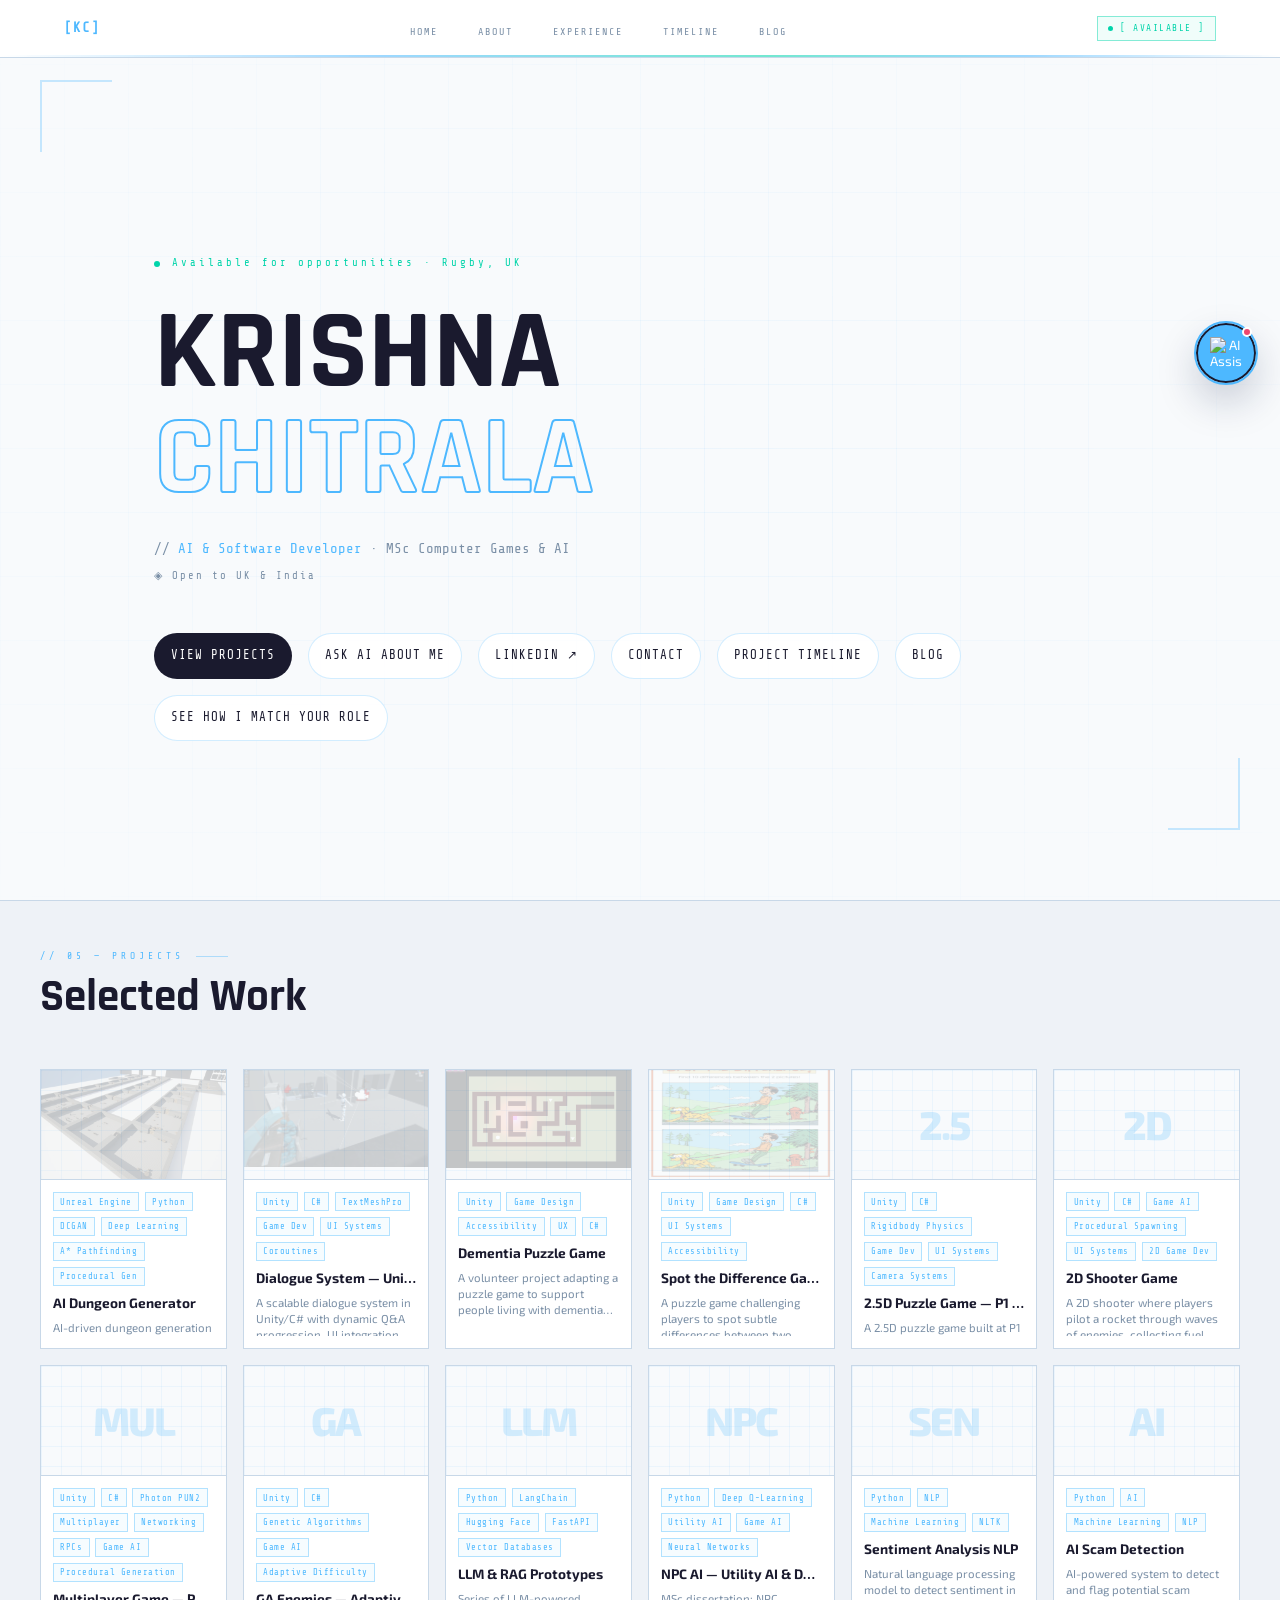
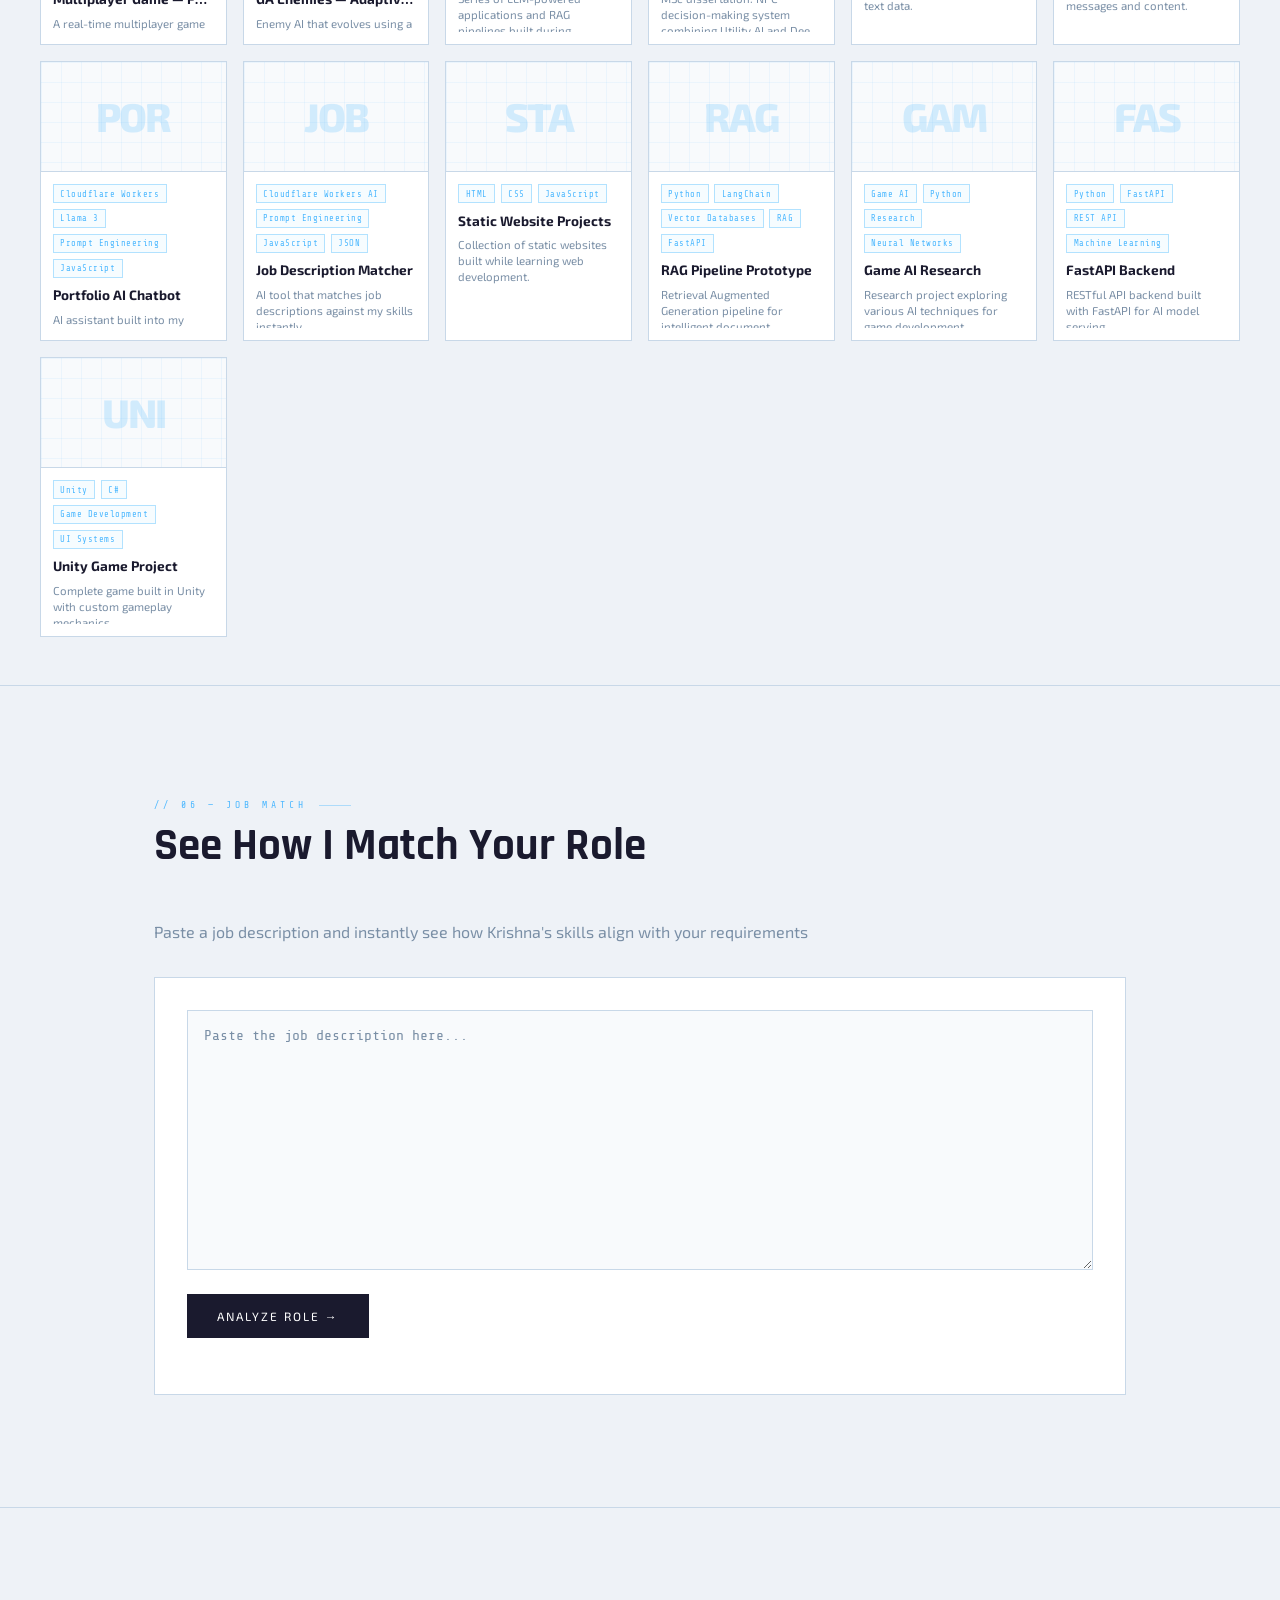
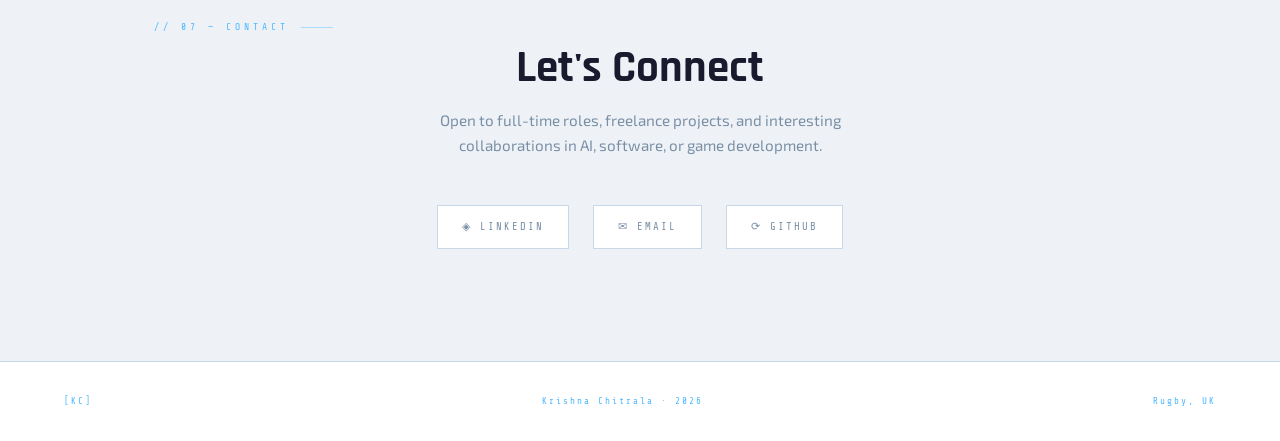
==== commit 5cfdba37: "Use assets/images/robot.png for floating chat icon (correct relative paths)" ====
--- a/index.html
+++ b/index.html
@@ -104,12 +104,7 @@
 
 <div class="floating-chat-wrapper">
   <button id="floatingChatButton" class="floating-chat-button" title="Ask AI about Krishna" aria-expanded="false">
-    <svg xmlns="http://www.w3.org/2000/svg" width="24" height="24" viewBox="0 0 24 24" fill="none" stroke="currentColor" stroke-width="2" stroke-linecap="round" stroke-linejoin="round">
-      <path d="M21 15a2 2 0 0 1-2 2H7l-4 4V5a2 2 0 0 1 2-2h14a2 2 0 0 1 2 2z"/>
-      <circle cx="12" cy="10" r="1" fill="currentColor"/>
-      <circle cx="8" cy="10" r="1" fill="currentColor"/>
-      <circle cx="16" cy="10" r="1" fill="currentColor"/>
-    </svg>
+    <img src="assets/images/robot.png" alt="AI Assistant" style="width: 32px; height: 32px; object-fit: contain;">
     <div class="chat-tooltip">Ask me anything!</div>
     <div class="chat-unread-dot"></div>
   </button>
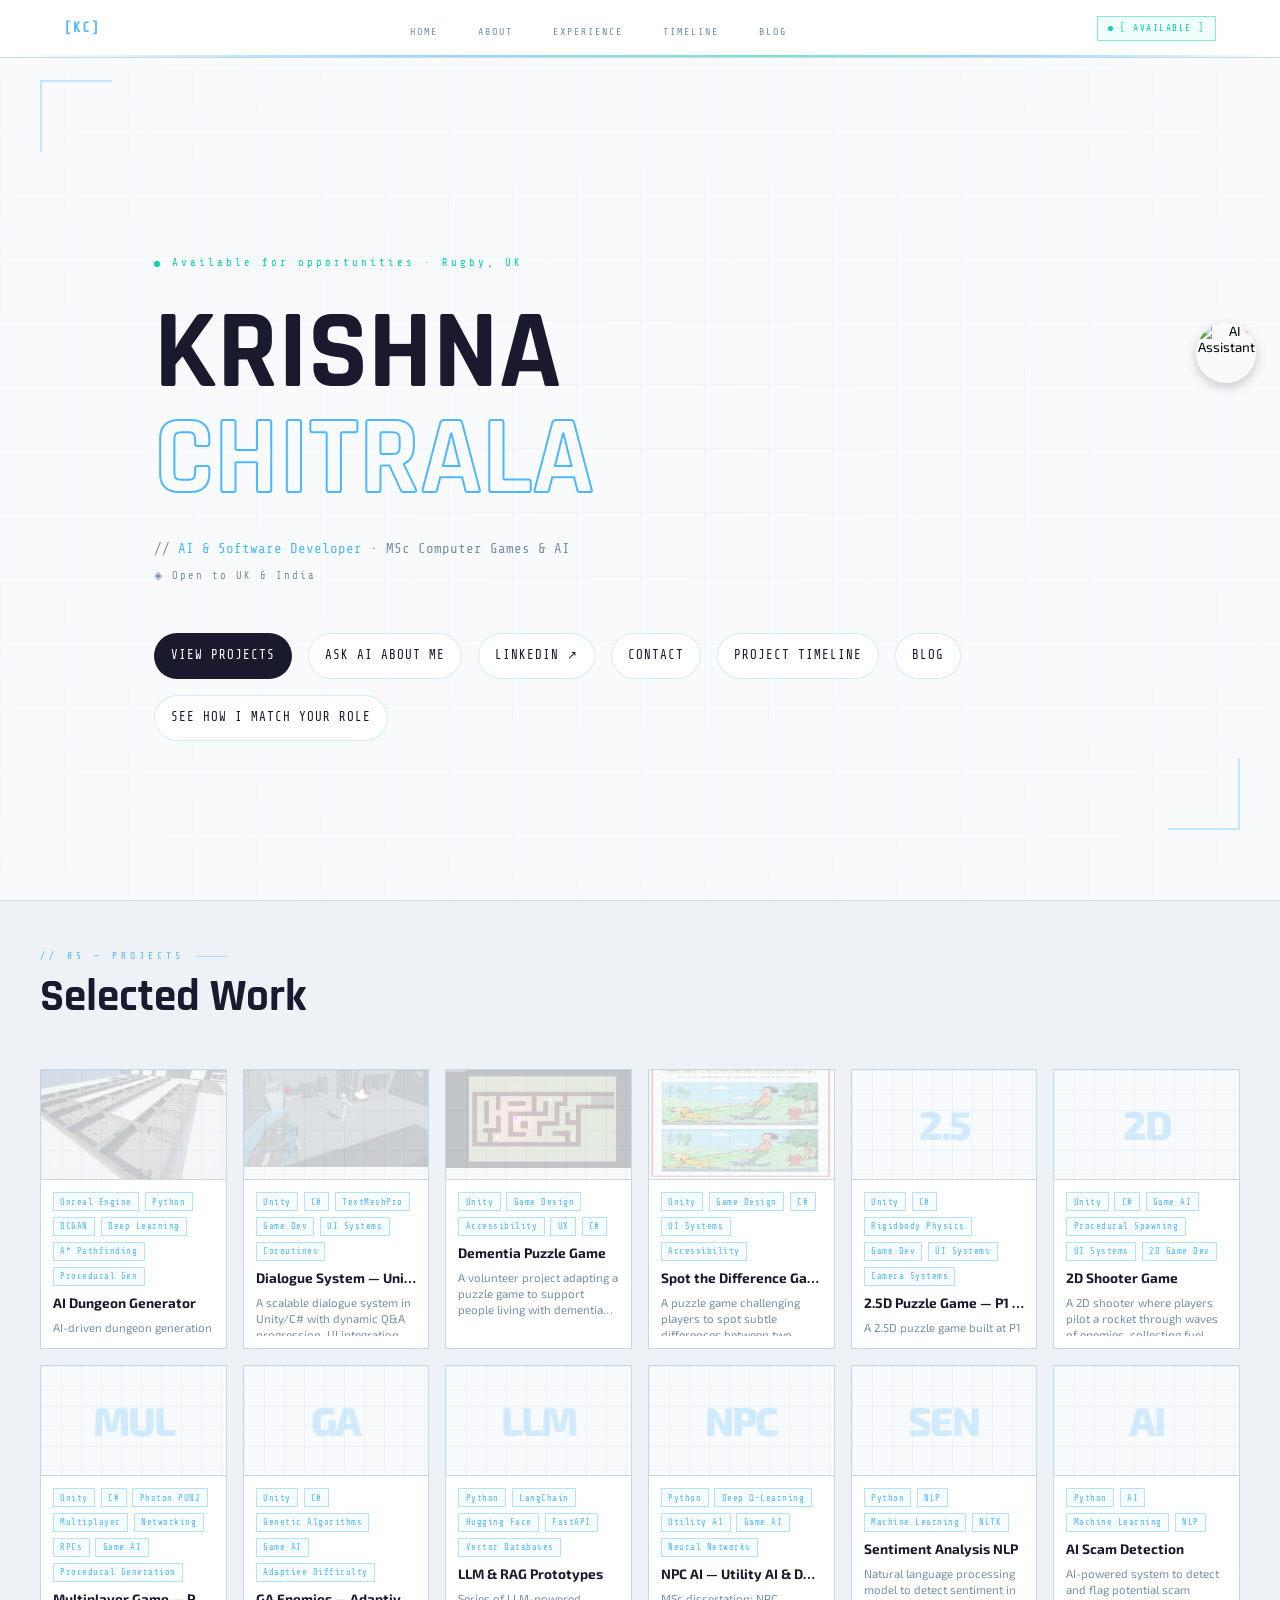
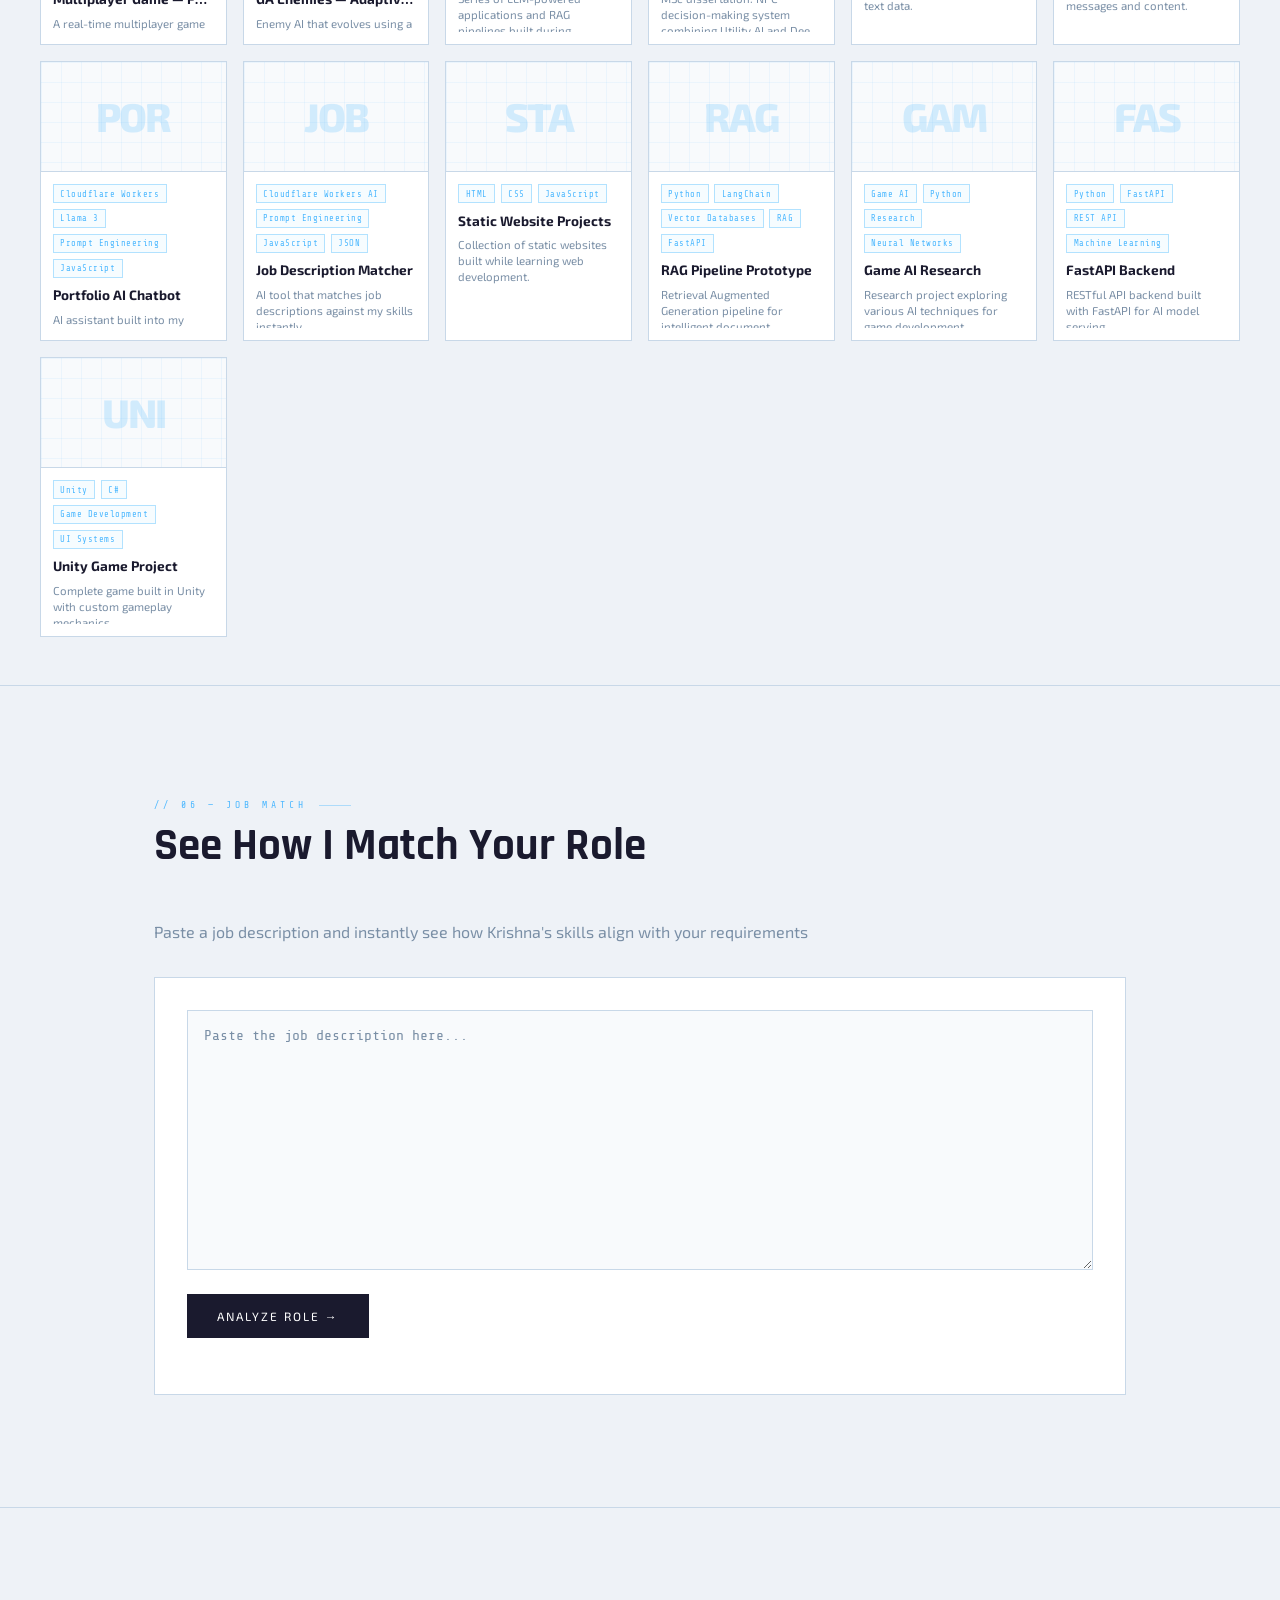
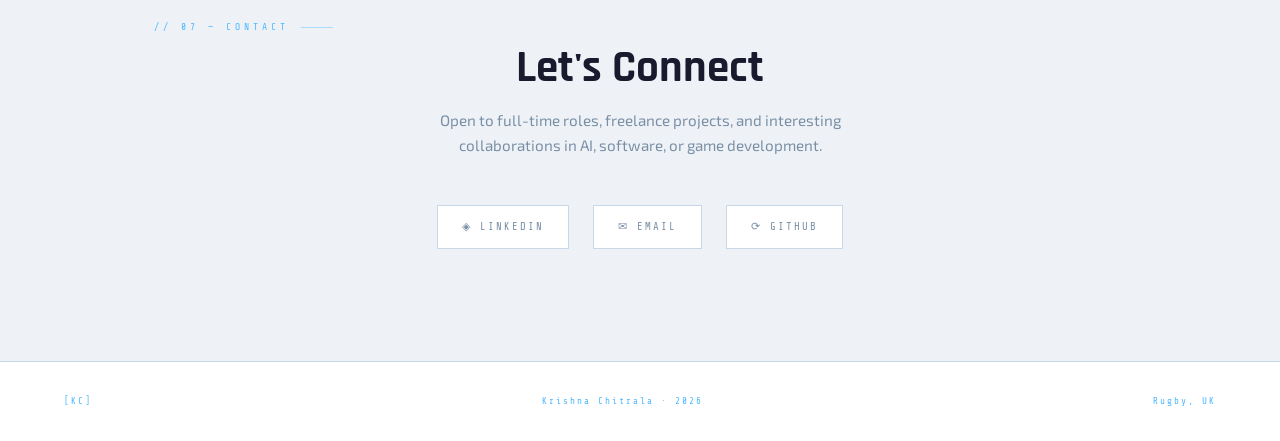
==== commit d57d4e2a: "Make floating chat button a full robot avatar button with transparent circular styling" ====
--- a/index.html
+++ b/index.html
@@ -104,7 +104,7 @@
 
 <div class="floating-chat-wrapper">
   <button id="floatingChatButton" class="floating-chat-button" title="Ask AI about Krishna" aria-expanded="false">
-    <img src="assets/images/robot.png" alt="AI Assistant" style="width: 32px; height: 32px; object-fit: contain;">
+    <img src="assets/images/robot.png" alt="AI Assistant">
     <div class="chat-tooltip">Ask me anything!</div>
     <div class="chat-unread-dot"></div>
   </button>
--- a/css/style.css
+++ b/css/style.css
@@ -1358,26 +1358,29 @@
   width: 60px;
   height: 60px;
   border-radius: 50%;
-  border: 2px solid var(--navy);
-  background: var(--blue);
-  color: #ffffff;
+  border: none;
+  background: transparent;
+  padding: 0;
+  cursor: pointer;
+  box-shadow: 0 4px 12px rgba(0,0,0,0.2);
   display: flex;
   align-items: center;
   justify-content: center;
-  cursor: pointer;
-  box-shadow: 0 18px 40px rgba(15,26,68,0.22);
   position: relative;
-  transition: transform 0.2s ease;
+  transition: all 0.2s;
+  overflow: hidden;
 }
 
 .floating-chat-button:hover {
-  transform: translateY(-1px);
-}
-
-.floating-chat-button svg {
-  width: 24px;
-  height: 24px;
-  display: block;
+  transform: scale(1.1);
+  box-shadow: 0 6px 20px rgba(0,0,0,0.25);
+}
+
+.floating-chat-button img {
+  width: 100%;
+  height: 100%;
+  object-fit: contain;
+  border-radius: 50%;
 }
 
 .floating-chat-button::before {
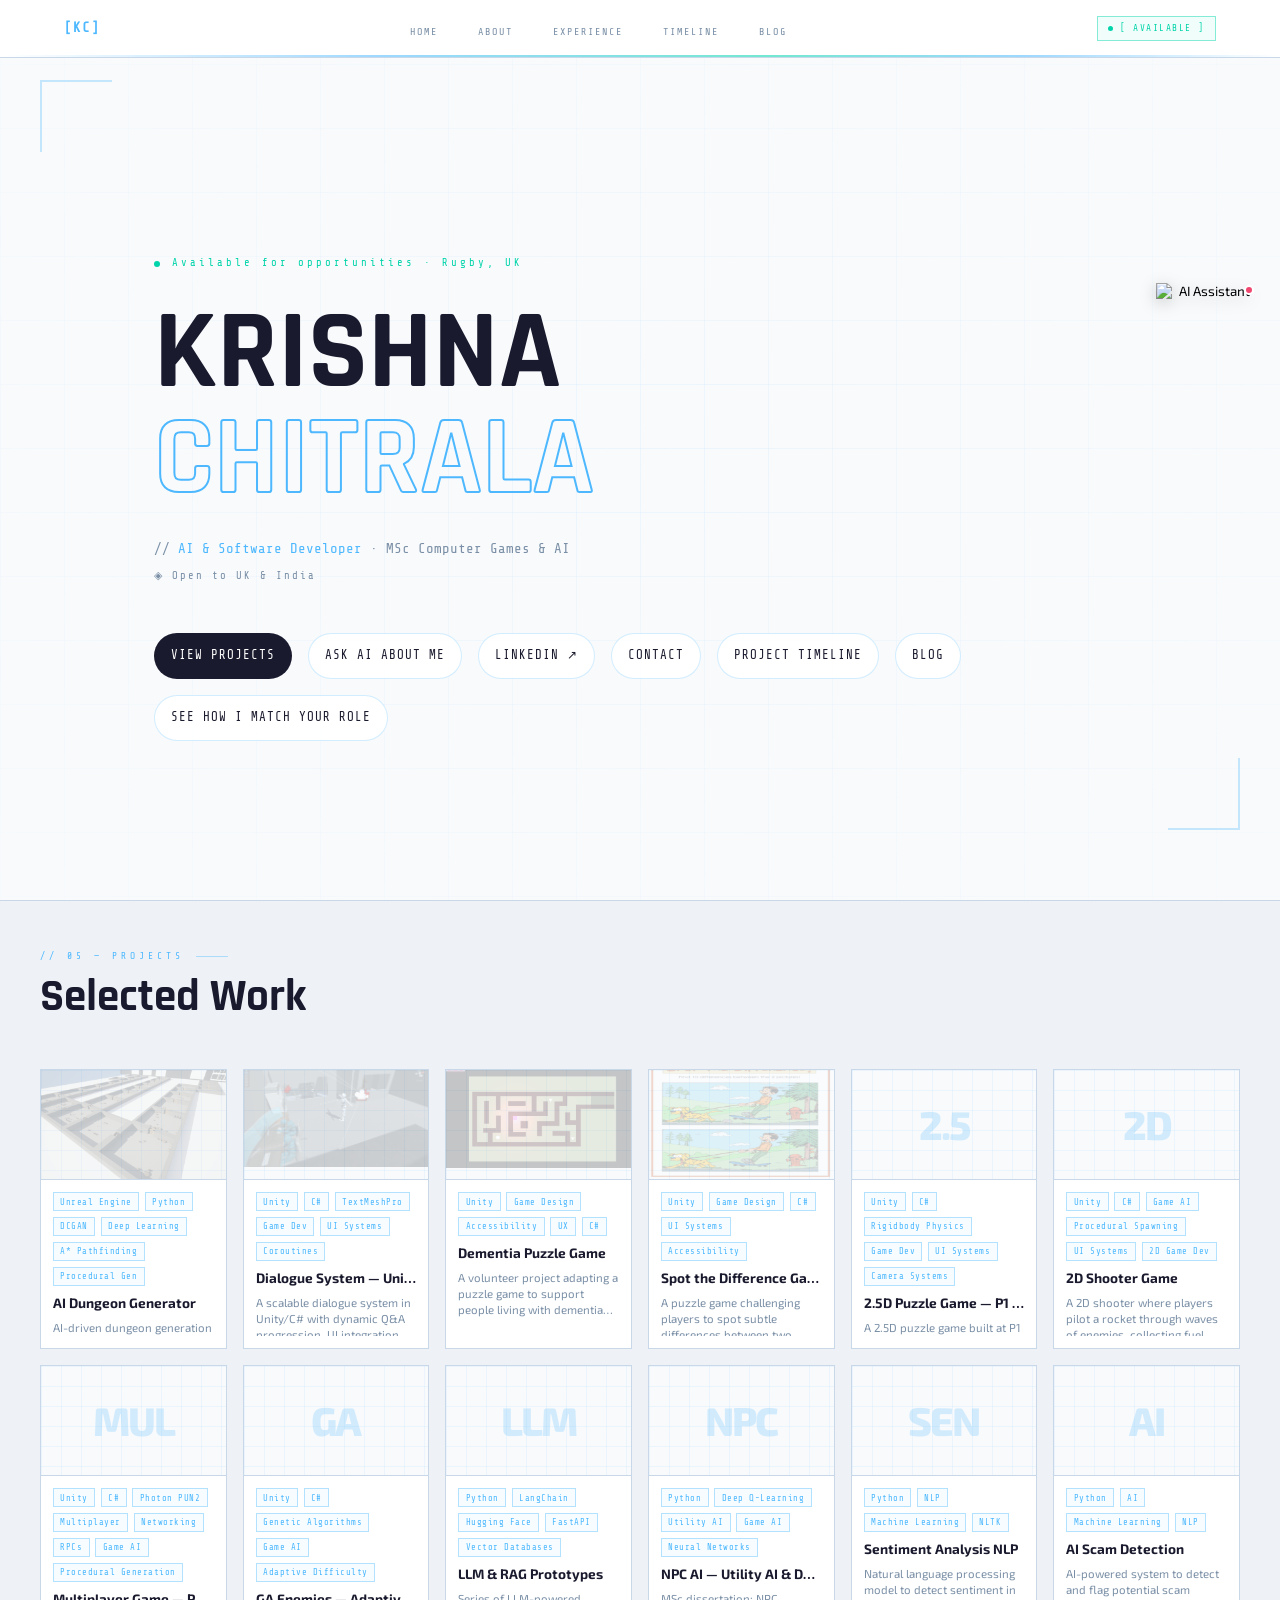
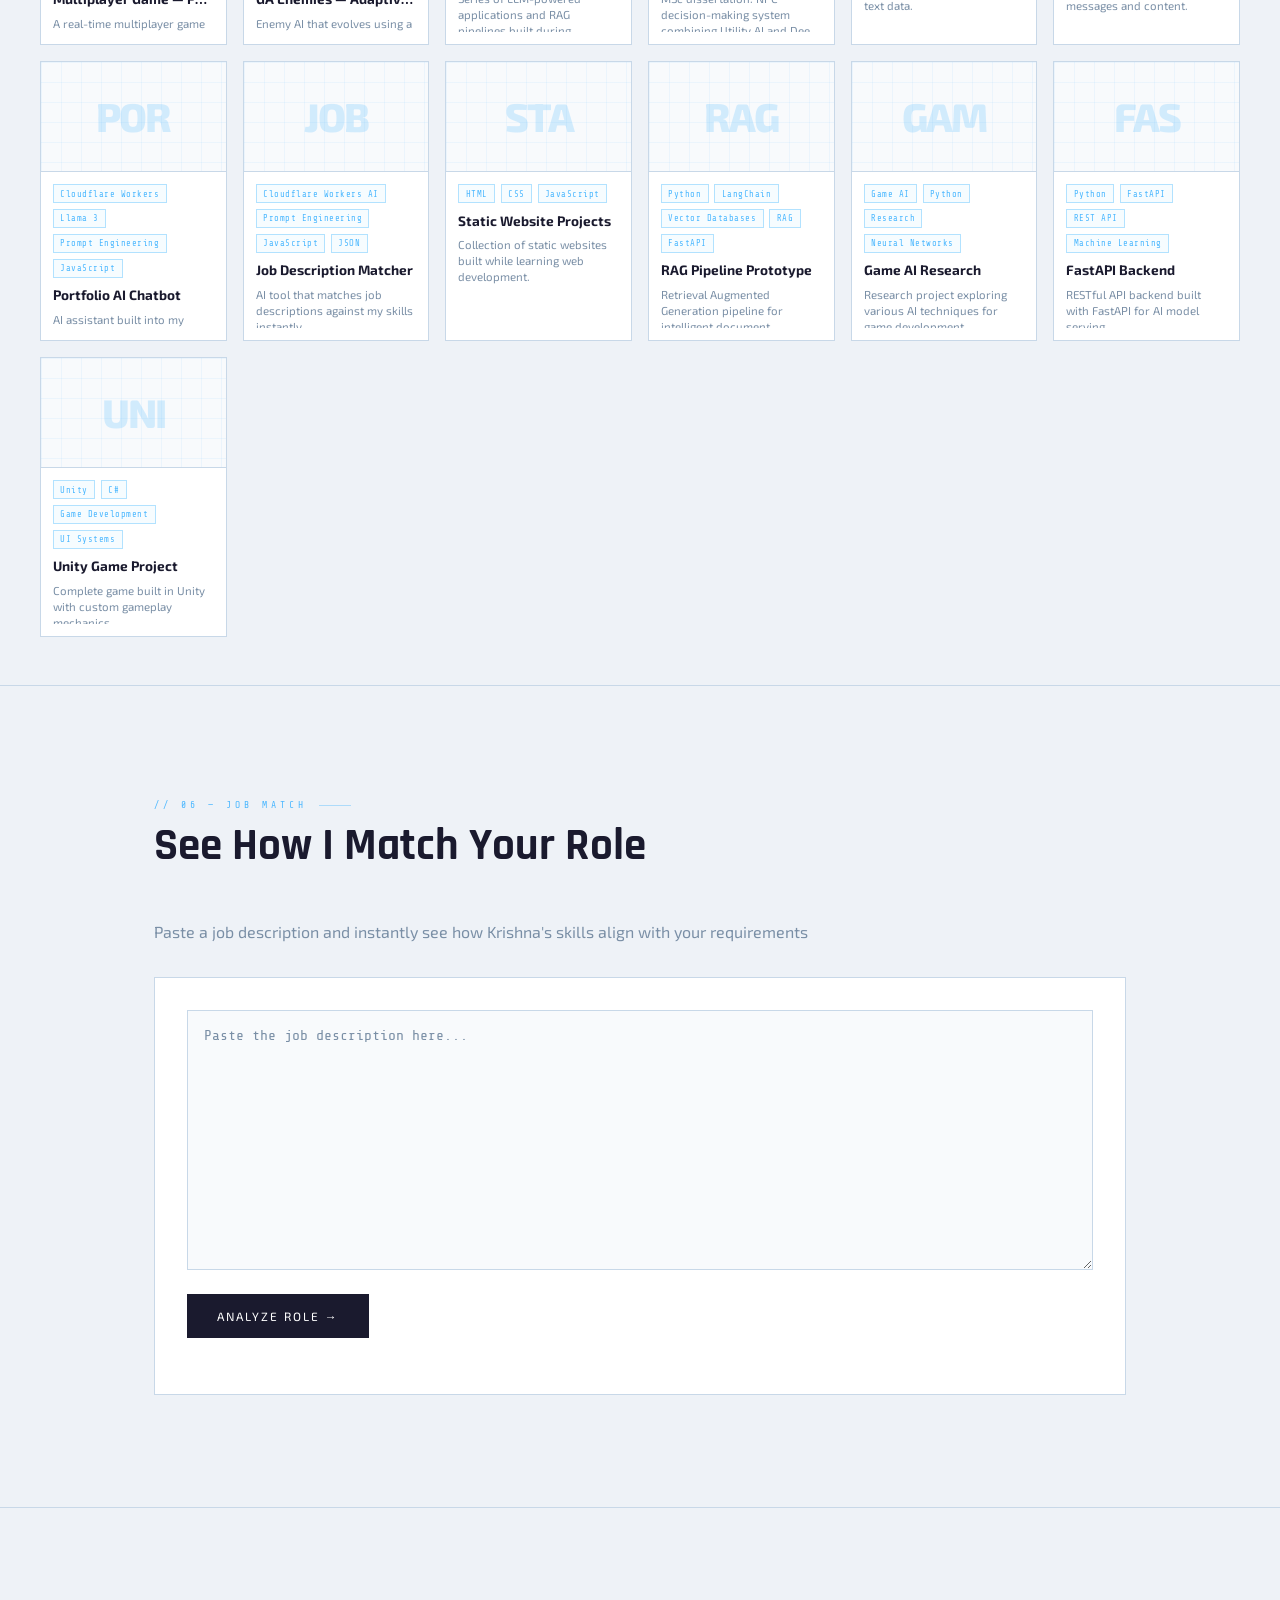
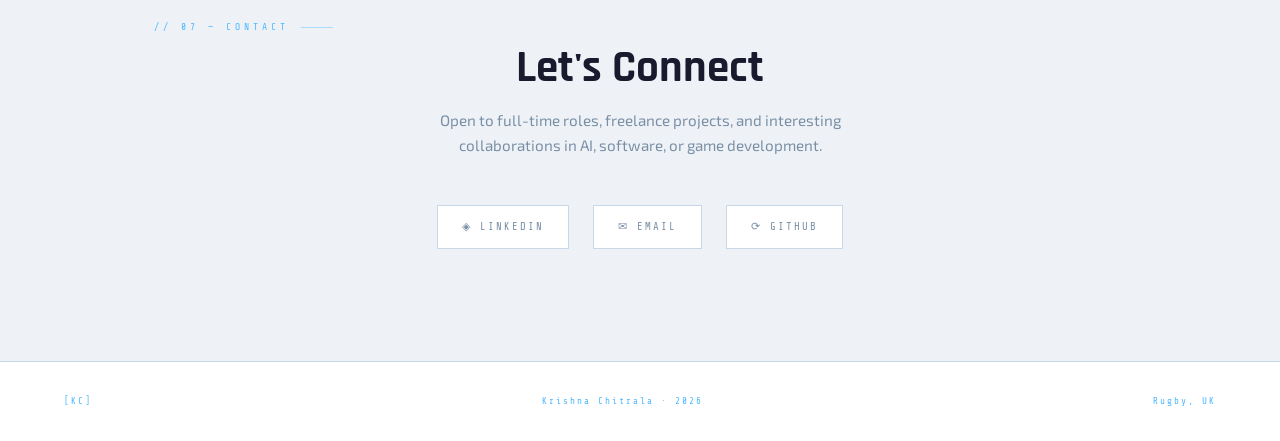
==== commit 9fb58cf0: "Increase floating chat button to 100px and replace AI text avatar with robot image - .floating-chat-" ====
--- a/index.html
+++ b/index.html
@@ -118,7 +118,7 @@
     </div>
     <div class="chat-messages" id="chatMessages">
       <div class="chat-msg ai">
-        <div class="chat-avatar">AI</div>
+        <div class="chat-avatar"><img src="assets/images/robot.png" alt="AI" style="width:100%; height:100%; object-fit:cover; border-radius:50%;"></div>
         <div class="chat-bubble">Hey! I'm an AI trained on everything about Krishna Chitrala. Ask me about his education, skills, projects, experience, or anything else — I'll answer instantly.</div>
       </div>
     </div>
--- a/css/style.css
+++ b/css/style.css
@@ -1224,16 +1224,16 @@
 }
 
 .chat-avatar {
-  width: 30px; height: 30px;
+  width: 32px;
+  height: 32px;
+  border-radius: 50%;
+  overflow: hidden;
+  flex-shrink: 0;
   border: 1px solid var(--border-color);
+  padding: 0;
   display: flex;
   align-items: center;
   justify-content: center;
-  font-family: var(--mono);
-  font-size: 0.5rem;
-  color: var(--blue);
-  background: var(--card);
-  flex-shrink: 0;
 }
 
 /* AI bubble */
@@ -1355,41 +1355,37 @@
 }
 
 .floating-chat-button {
-  width: 60px;
-  height: 60px;
-  border-radius: 50%;
+  width: 100px;
+  height: 100px;
+  border-radius: 0;
   border: none;
   background: transparent;
   padding: 0;
   cursor: pointer;
-  box-shadow: 0 4px 12px rgba(0,0,0,0.2);
+  box-shadow: none;
   display: flex;
   align-items: center;
   justify-content: center;
   position: relative;
   transition: all 0.2s;
-  overflow: hidden;
-}
-
-.floating-chat-button:hover {
-  transform: scale(1.1);
-  box-shadow: 0 6px 20px rgba(0,0,0,0.25);
+  overflow: visible;
 }
 
 .floating-chat-button img {
-  width: 100%;
-  height: 100%;
+  width: 100px;
+  height: 100px;
   object-fit: contain;
-  border-radius: 50%;
+  filter: drop-shadow(0 4px 8px rgba(0,0,0,0.2));
+  transition: all 0.2s;
+}
+
+.floating-chat-button:hover img {
+  transform: scale(1.1) translateY(-4px);
+  filter: drop-shadow(0 8px 16px rgba(0,0,0,0.25));
 }
 
 .floating-chat-button::before {
-  content: '';
-  position: absolute;
-  inset: -4px;
-  border-radius: 50%;
-  border: 2px solid #4db8ff;
-  animation: ping 1.5s ease-out 3;
+  display: none;
 }
 
 @keyframes ping {
@@ -2135,7 +2131,7 @@
   .chat-header { padding: 0.8rem 1rem; margin-bottom: 0.5rem; }
   .chat-messages { border: 1px solid var(--border-color); min-height: 180px; max-height: 250px; padding: 1rem; margin-bottom: 0.5rem; }
   .chat-msg { max-width: 95%; gap: 0.5rem; }
-  .chat-avatar { width: 24px; height: 24px; font-size: 0.46rem; }
+  .chat-avatar { width: 24px; height: 24px; }
   .chat-bubble { padding: 0.7rem 0.9rem; font-size: 0.8rem; }
   .chat-suggestions { border: 1px solid var(--border-color); border-bottom: none; padding: 0.5rem 0.75rem; gap: 0.3rem; }
   .chat-suggest { flex: 1 1 calc(50% - 0.15rem); min-height: 40px; }
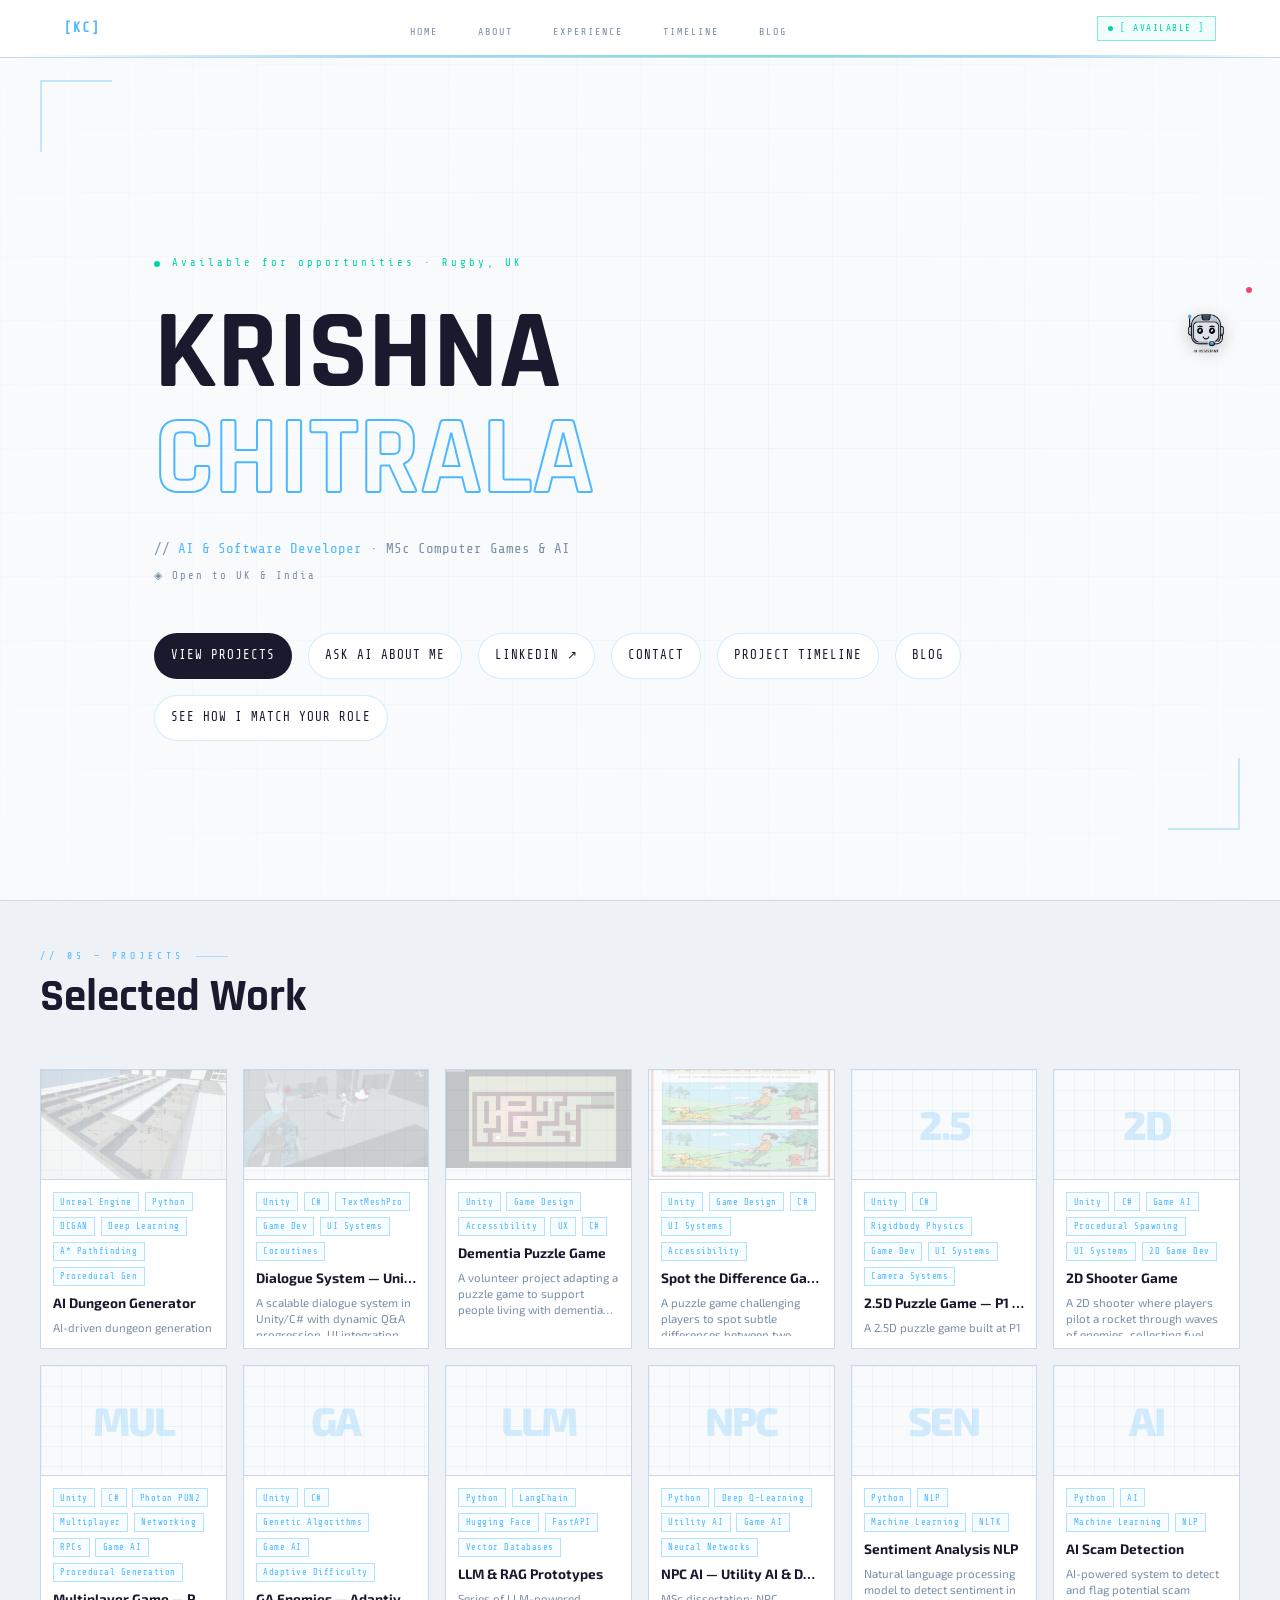
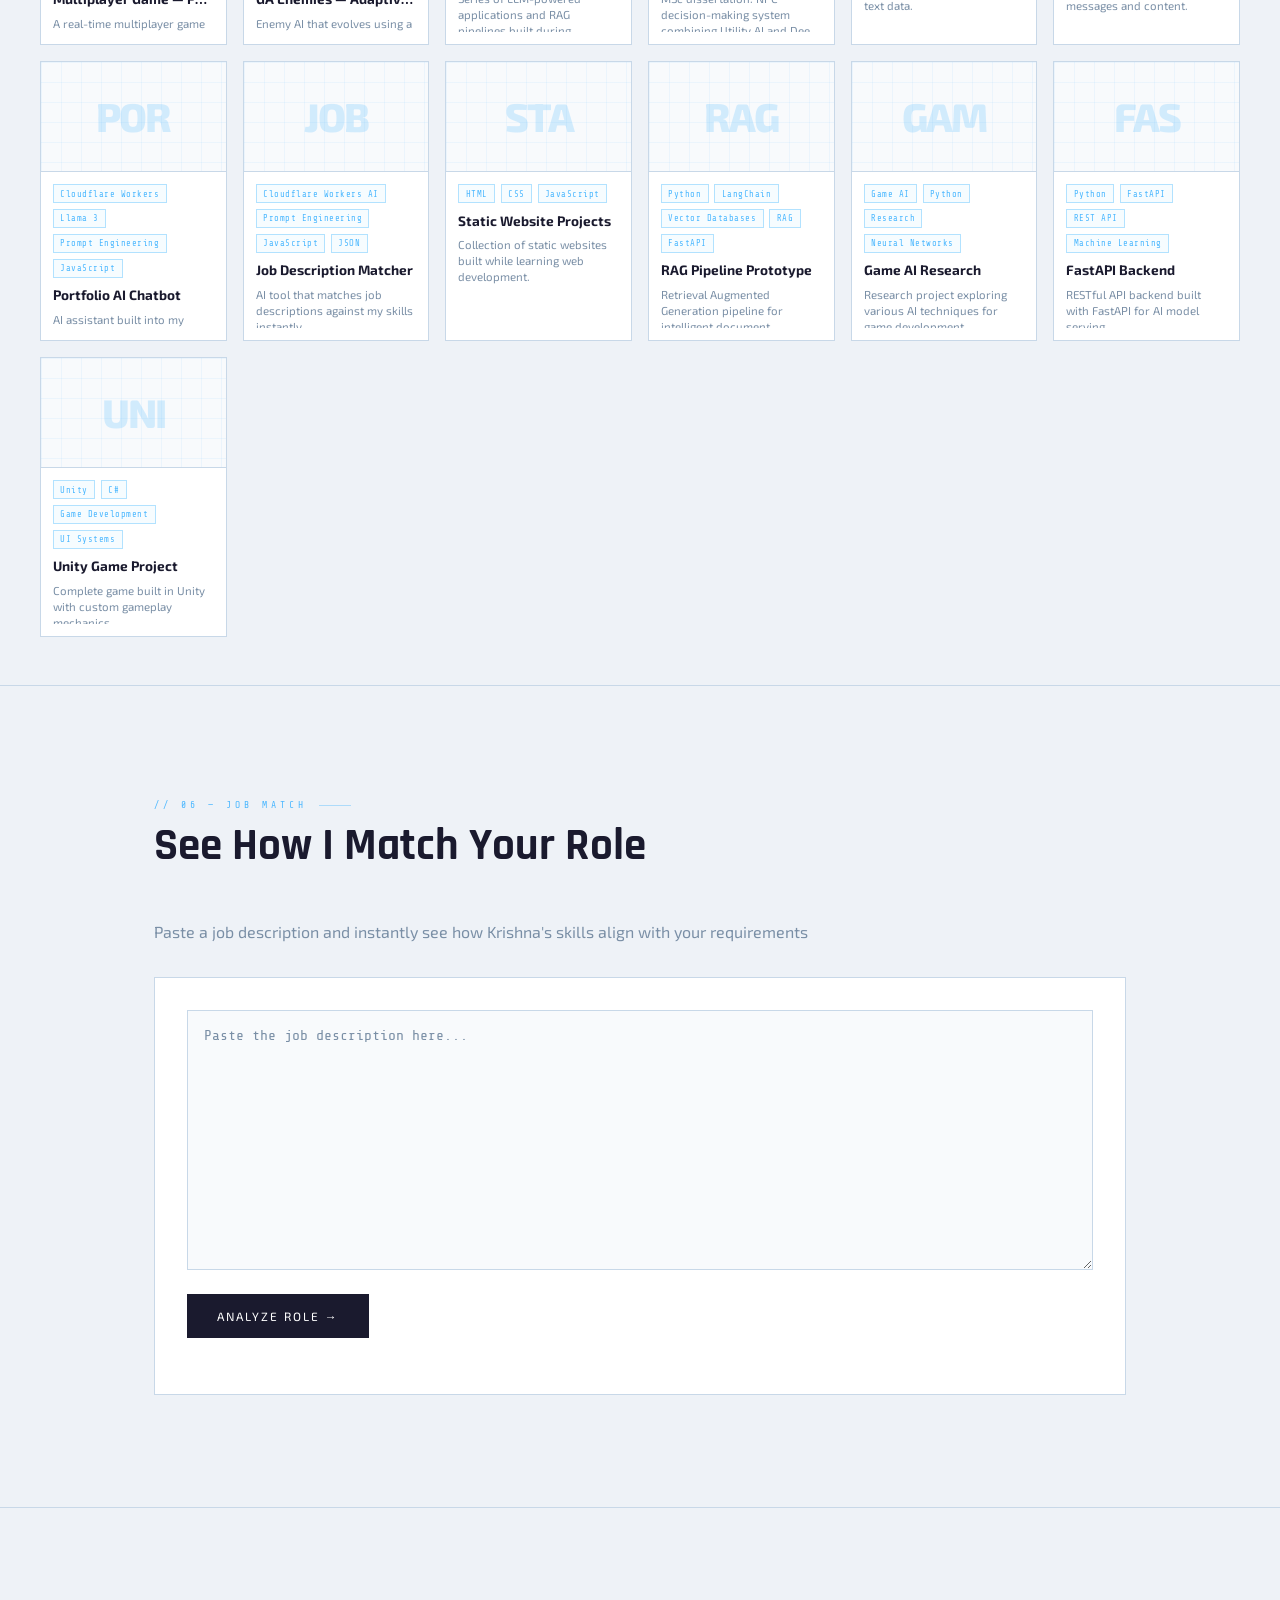
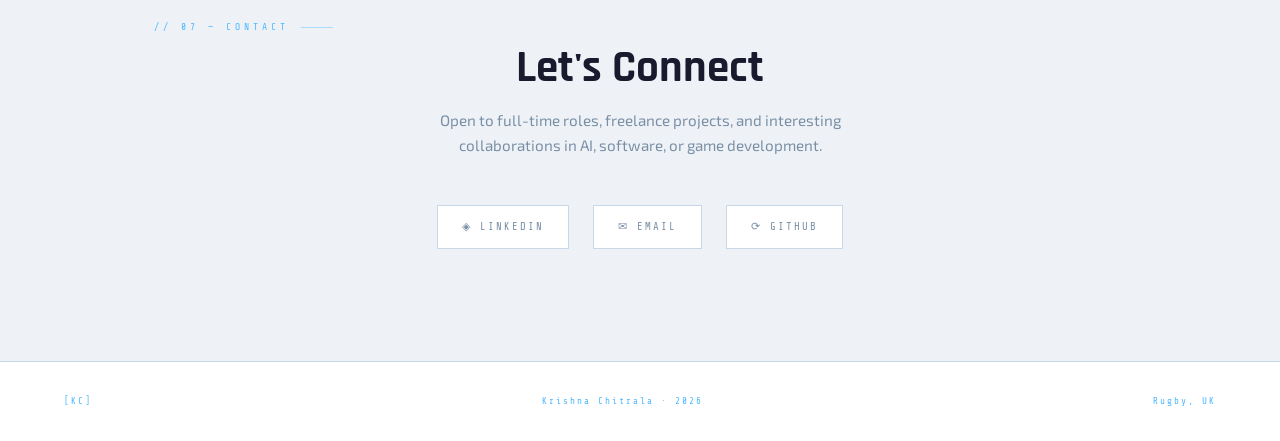
==== commit 4c3dd703: "Wire send button to handleChat in all pages - Added sendButton click listener inside DOMContentLoade" ====
--- a/index.html
+++ b/index.html
@@ -130,7 +130,7 @@
     </div>
     <div class="chat-input-row">
       <input class="chat-input" id="chatInput" type="text" placeholder="Ask anything about Krishna..." autocomplete="off" />
-      <button id="sendButton" class="chat-send" type="button">SEND →</button>
+      <button id="sendButton" class="chat-send" type="button" onclick="handleChat()">SEND →</button>
     </div>
   </div>
 </div>
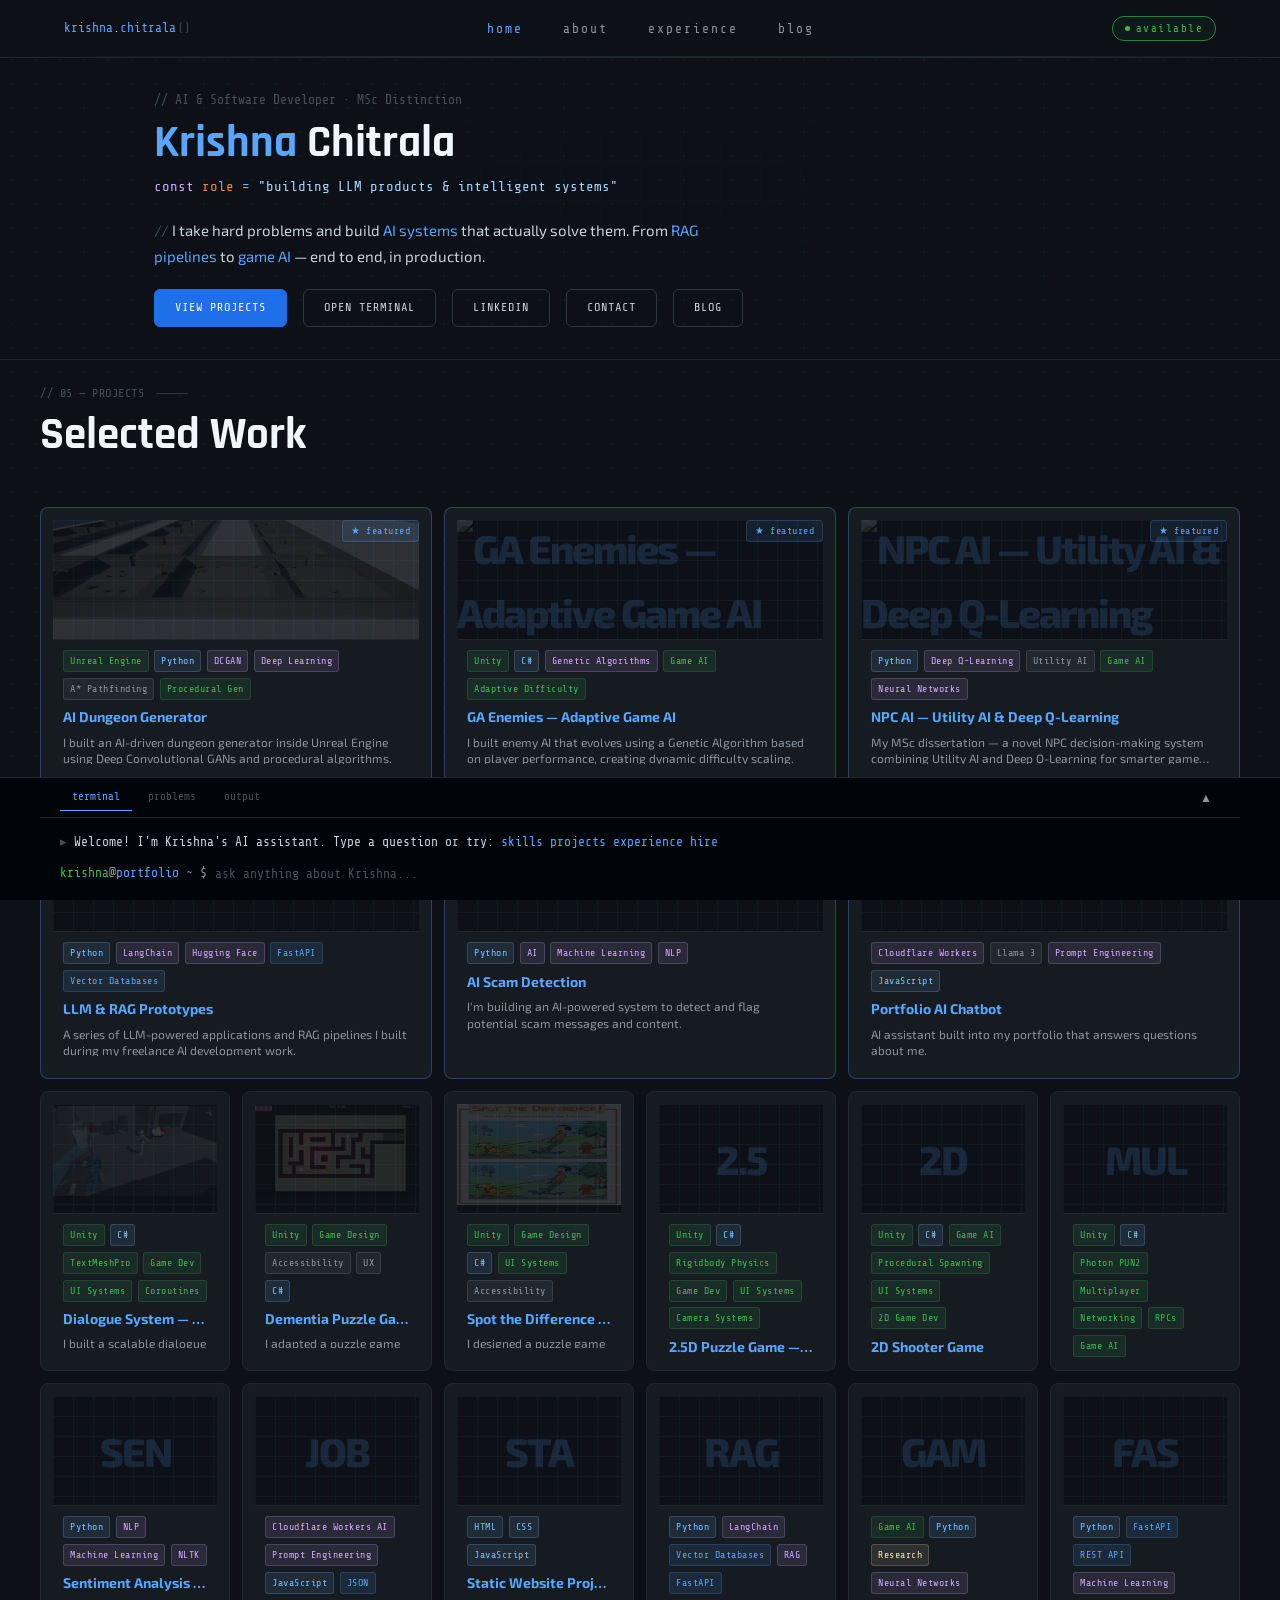
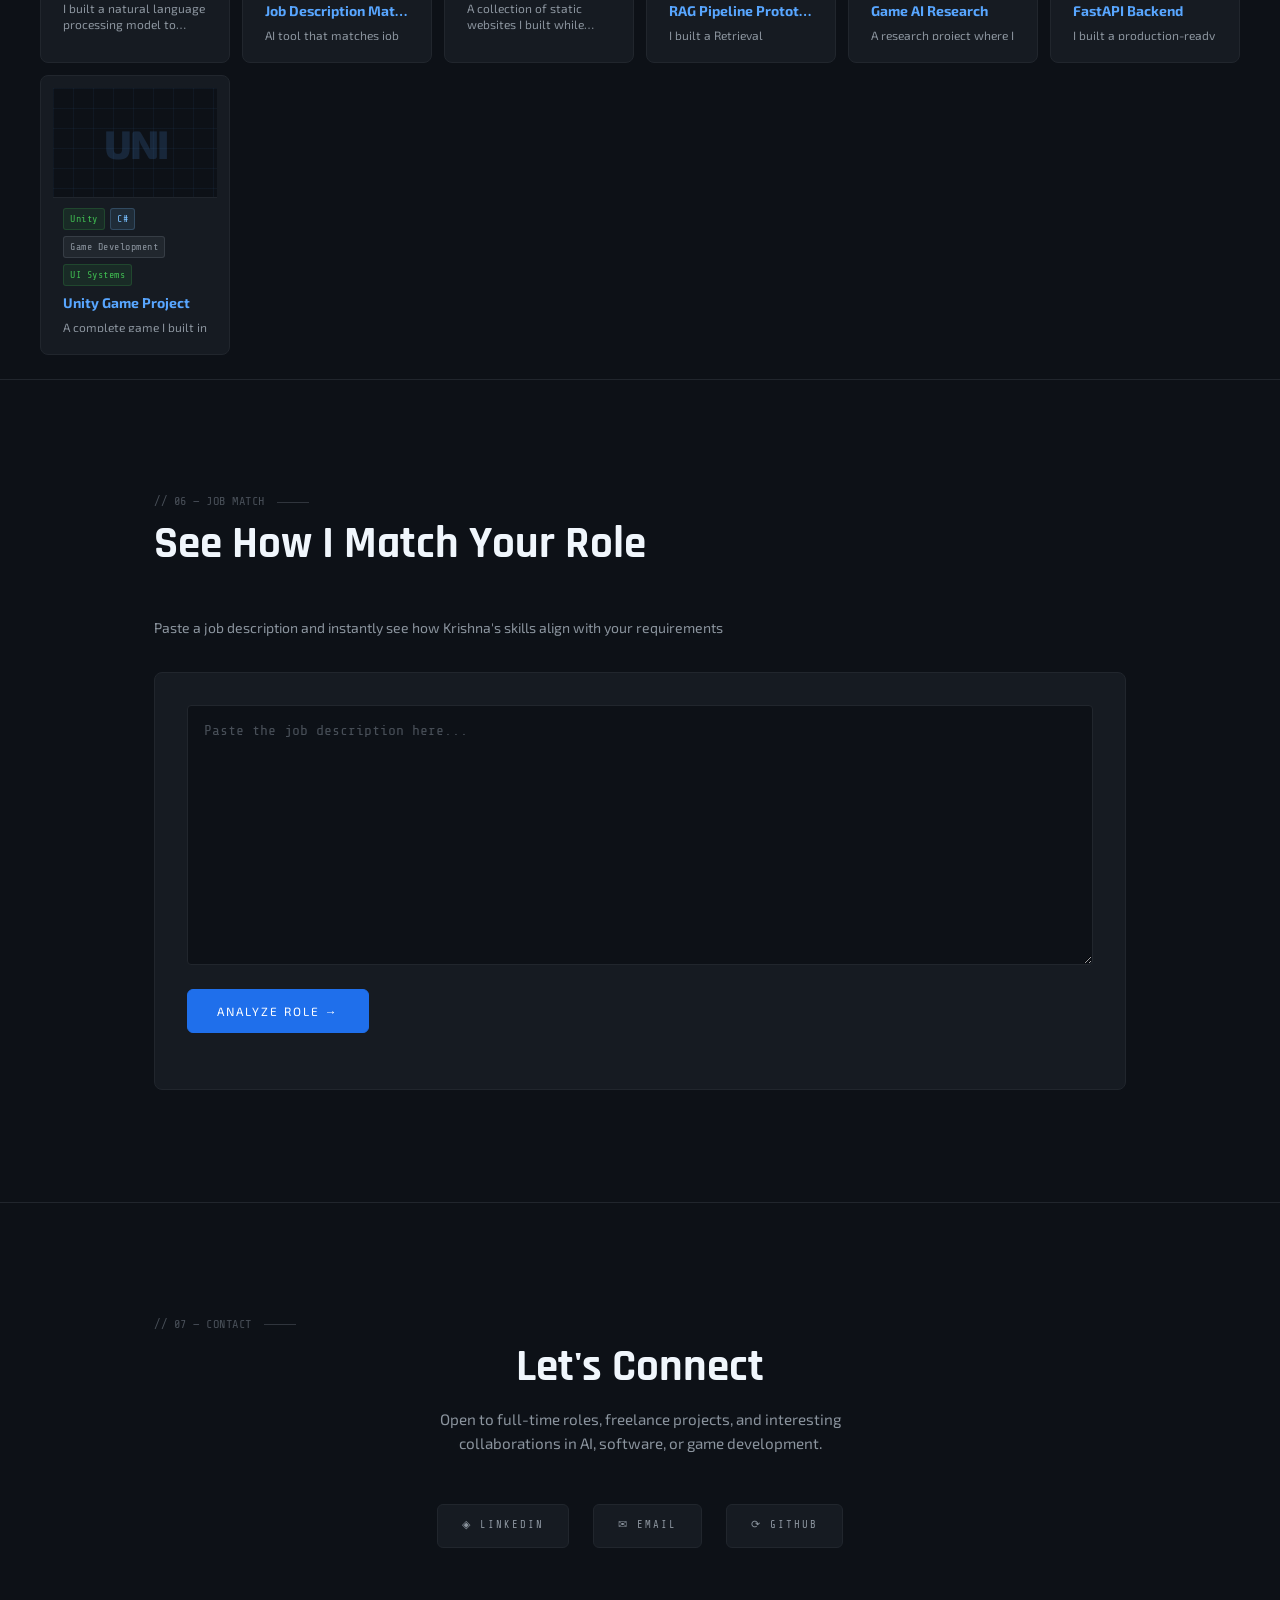
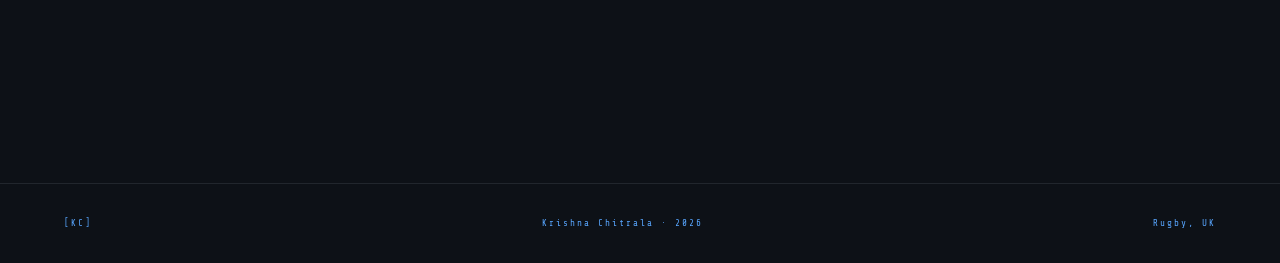
==== commit a6dc32d9: "changess" ====
--- a/index.html
+++ b/index.html
@@ -12,22 +12,21 @@
 
 <!-- NAV -->
 <nav>
-  <a class="nav-logo" href="index.html">[KC]</a>
+  <a class="nav-logo" href="index.html">krishna<span class="nav-dot">.</span>chitrala<span class="nav-path">()</span></a>
   <button class="nav-hamburger" id="navHamburger" onclick="toggleMenu()">
     <span></span>
     <span></span>
     <span></span>
   </button>
   <ul class="nav-links">
-    <li><a href="index.html" onclick="closeMenu()">HOME</a></li>
-    <li><a href="pages/about.html" onclick="closeMenu()">ABOUT</a></li>
-    <li><a href="pages/experience.html" onclick="closeMenu()">EXPERIENCE</a></li>
-    <li><a href="pages/timeline.html" onclick="closeMenu()">TIMELINE</a></li>
-    <li><a href="pages/blog.html" onclick="closeMenu()">BLOG</a></li>
+    <li><a href="index.html" class="active" onclick="closeMenu()">home</a></li>
+    <li><a href="pages/about.html" onclick="closeMenu()">about</a></li>
+    <li><a href="pages/experience.html" onclick="closeMenu()">experience</a></li>
+    <li><a href="pages/blog.html" onclick="closeMenu()">blog</a></li>
   </ul>
   <div class="nav-available">
     <div class="nav-available-dot"></div>
-    [ AVAILABLE ]
+    available
   </div>
 </nav>
 
@@ -37,26 +36,19 @@
     <a href="index.html" onclick="closeMenu()">HOME</a>
     <a href="pages/about.html" onclick="closeMenu()">ABOUT</a>
     <a href="pages/experience.html" onclick="closeMenu()">EXPERIENCE</a>
-    <a href="pages/timeline.html" onclick="closeMenu()">TIMELINE</a>
     <a href="pages/blog.html" onclick="closeMenu()">BLOG</a>
   </div>
 </div>
 
 <!-- HERO -->
 <section id="hero">
-  <div class="hero-frame-tl"></div>
-  <div class="hero-frame-br"></div>
   <div class="hero-grid"></div>
   <div class="hero-inner">
-    <div class="hero-tag">
-      <div class="hero-tag-dot"></div>
-      <span id="heroAvailability"></span>
-    </div>
-    <h1 class="hero-name" id="heroName"></h1>
+    <div class="hero-comment" id="heroComment">// AI & Software Developer · MSc Distinction</div>
+    <h1 class="hero-name"><span class="hero-name-accent" id="heroFirstName"></span> <span id="heroLastName"></span></h1>
     <p class="hero-role" id="heroRole"></p>
-    <p class="hero-location" id="heroLocation"></p>
+    <p class="hero-tagline" id="heroTagline"></p>
     <div class="hero-btns" id="heroBtns"></div>
-    </div>
   </div>
 </section>
 
@@ -96,44 +88,40 @@
   </div>
 </section>
 
+<!-- TERMINAL CHAT -->
+<section id="terminal" class="terminal-section">
+  <div class="terminal-container">
+    <div class="terminal-header">
+      <div class="terminal-tabs">
+        <span class="terminal-tab active">terminal</span>
+        <span class="terminal-tab-ghost">problems</span>
+        <span class="terminal-tab-ghost">output</span>
+      </div>
+      <button class="terminal-toggle-btn" id="terminalToggle" aria-label="Toggle terminal">
+        <span class="terminal-toggle-icon">▲</span>
+      </button>
+    </div>
+    <div class="terminal-body" id="terminalBody">
+      <div class="terminal-messages" id="terminalMessages">
+        <div class="term-line"><span class="term-muted">▸</span> <span class="term-text">Welcome! I'm Krishna's AI assistant. Type a question or try: </span><span class="term-cmd-hint">skills</span> <span class="term-cmd-hint">projects</span> <span class="term-cmd-hint">experience</span> <span class="term-cmd-hint">hire</span></div>
+      </div>
+      <div class="terminal-input-row">
+        <span class="term-prompt-label"><span class="term-prompt-user">krishna</span><span class="term-prompt-at">@</span><span class="term-prompt-host">portfolio</span> <span class="term-prompt-path">~ $</span></span>
+        <input class="terminal-input" id="terminalInput" type="text" placeholder="ask anything about Krishna..." autocomplete="off" />
+      </div>
+    </div>
+  </div>
+</section>
+
+<button class="terminal-mobile-btn" id="terminalMobileBtn" aria-label="Open terminal">
+  <span class="terminal-mobile-icon">▸_</span>
+</button>
+
 <footer>
   <span>[KC]</span>
   <span>Krishna Chitrala · 2026</span>
   <span>Rugby, UK</span>
 </footer>
-
-<div class="floating-chat-wrapper">
-  <button id="floatingChatButton" class="floating-chat-button" title="Ask AI about Krishna" aria-expanded="false">
-    <img src="assets/images/robot.png" alt="AI Assistant">
-    <div class="chat-tooltip">Ask me anything!</div>
-    <div class="chat-unread-dot"></div>
-  </button>
-  <div id="floatingChatPanel" class="floating-chat-panel" aria-hidden="true">
-    <div class="floating-chat-header">
-      <div>
-        <div class="floating-chat-title">[KC] ASSISTANT · ONLINE</div>
-        <div class="floating-chat-counter" id="questionCounter">20 remaining</div>
-      </div>
-      <button id="floatingChatClose" class="floating-chat-close" aria-label="Close chat">✕</button>
-    </div>
-    <div class="chat-messages" id="chatMessages">
-      <div class="chat-msg ai">
-        <div class="chat-avatar"><img src="assets/images/robot.png" alt="AI" style="width:100%; height:100%; object-fit:cover; border-radius:50%;"></div>
-        <div class="chat-bubble">Hey! I'm an AI trained on everything about Krishna Chitrala. Ask me about his education, skills, projects, experience, or anything else — I'll answer instantly.</div>
-      </div>
-    </div>
-    <div class="chat-suggestions" id="floatingChatSuggestions">
-      <button class="chat-suggest" type="button" onclick="sendSuggestion(this)">What's his education?</button>
-      <button class="chat-suggest" type="button" onclick="sendSuggestion(this)">What projects has he built?</button>
-      <button class="chat-suggest" type="button" onclick="sendSuggestion(this)">Does he know AI / ML?</button>
-      <button class="chat-suggest" type="button" onclick="sendSuggestion(this)">Is he available to hire?</button>
-    </div>
-    <div class="chat-input-row">
-      <input class="chat-input" id="chatInput" type="text" placeholder="Ask anything about Krishna..." autocomplete="off" />
-      <button id="sendButton" class="chat-send" type="button" onclick="handleChat()">SEND →</button>
-    </div>
-  </div>
-</div>
 
 <!-- MODAL -->
 <div class="modal-overlay" id="modalOverlay" onclick="closeModal(event)">
@@ -177,4 +165,6 @@
 
 <script src="js/projects.js"></script>
 <script src="js/chat.js"></script>
-  <script src="js/floating-chat.js"></script>
+<script src="js/terminal-chat.js"></script>
+</body>
+</html>
--- a/css/style.css
+++ b/css/style.css
@@ -3,27 +3,35 @@
 *, *::before, *::after { box-sizing: border-box; margin: 0; padding: 0; }
 
 :root {
-  --bg: #eef2f7;
-  --bg2: #f8fafc;
-  --card: #ffffff;
-  --navy: #1a1a2e;
-  --blue: #4db8ff;
-  --teal: #00d4aa;
-  --muted: #7a8fa6;
-  --border-color: #c8d8e8;
-  --text: #1a1a2e;
+  --bg: #0d1117;
+  --bg2: #161b22;
+  --bg3: #010409;
+  --card: #161b22;
+  --navy: #010409;
+  --blue: #58a6ff;
+  --teal: #3fb950;
+  --muted: #8b949e;
+  --border-color: #21262d;
+  --text: #c9d1d9;
   --font-heading: 'Rajdhani', sans-serif;
   --font-body: 'Exo 2', sans-serif;
   --font-mono: 'Share Tech Mono', monospace;
   --mono: var(--font-mono);
   --sans: var(--font-body);
+  --text-muted: #484f58;
+  --border-hover: #30363d;
+  --accent-purple: #d2a8ff;
+  --accent-green: #3fb950;
+  --accent-orange: #f0883e;
+  --accent-yellow: #d29922;
+  --accent-light-blue: #a5d6ff;
+  --white: #f0f6fc;
   /* Legacy aliases so any remaining refs don't break */
-  --neon: #4db8ff;
-  --neon2: #4db8ff;
-  --neon3: #00d4aa;
-  --border: rgba(200,216,232,0.8);
-  --border2: rgba(77,184,255,0.3);
-  --bg3: #f0f4f8;
+  --neon: #58a6ff;
+  --neon2: #58a6ff;
+  --neon3: #3fb950;
+  --border: rgba(33,38,45,0.8);
+  --border2: rgba(88,166,255,0.3);
 }
 
 html { scroll-behavior: smooth; }
@@ -32,7 +40,7 @@
   background: var(--bg);
   color: var(--text);
   font-family: var(--font-body);
-  font-size: 16px;
+  font-size: 14px;
   line-height: 1.6;
   overflow-x: hidden;
 }
@@ -46,7 +54,7 @@
   content: '';
   position: fixed;
   inset: 0;
-  background-image: radial-gradient(circle, rgba(77,184,255,0.18) 1px, transparent 1px);
+  background-image: radial-gradient(circle, rgba(88,166,255,0.06) 1px, transparent 1px);
   background-size: 24px 24px;
   pointer-events: none;
   z-index: 0;
@@ -54,6 +62,11 @@
 
 /* Hide old cursor dot */
 .cursor { display: none; }
+
+/* Scrollbar */
+::-webkit-scrollbar { width: 6px; }
+::-webkit-scrollbar-track { background: #0d1117; }
+::-webkit-scrollbar-thumb { background: #21262d; }
 
 /* ═══════════════════════════════════════
    NAV
@@ -67,28 +80,28 @@
   display: flex;
   align-items: center;
   justify-content: space-between;
-  background: rgba(255,255,255,0.95);
+  background: #0d1117;
   backdrop-filter: blur(16px);
-  border-bottom: 1px solid var(--border-color);
-}
-
-/* Blue gradient line under nav */
+  border-bottom: 0.5px solid #21262d;
+}
+
+/* Accent line under nav */
 nav::after {
   content: '';
   position: absolute;
   bottom: 0; left: 0; right: 0;
-  height: 2px;
-  background: linear-gradient(90deg, transparent 0%, var(--blue) 30%, var(--teal) 60%, var(--blue) 80%, transparent 100%);
-  opacity: 0.55;
+  height: 1px;
+  background: linear-gradient(90deg, transparent 0%, #58a6ff 30%, #3fb950 60%, #58a6ff 80%, transparent 100%);
+  opacity: 0.15;
 }
 
 .nav-logo {
   font-family: var(--mono);
-  font-size: 0.88rem;
-  color: var(--blue);
-  letter-spacing: 1px;
+  font-size: 13px;
+  color: #58a6ff;
   text-decoration: none;
-  font-weight: 700;
+  font-weight: 400;
+  letter-spacing: 0;
 }
 
 .nav-links {
@@ -101,7 +114,7 @@
 .nav-links a {
   font-family: var(--mono);
   font-size: 0.63rem;
-  color: var(--muted);
+  color: #8b949e;
   text-decoration: none;
   letter-spacing: 2px;
   text-transform: uppercase;
@@ -114,11 +127,11 @@
   position: absolute;
   bottom: -3px; left: 0;
   width: 0; height: 1px;
-  background: var(--blue);
+  background: #58a6ff;
   transition: width 0.2s;
 }
 
-.nav-links a:hover { color: var(--navy); }
+.nav-links a:hover { color: #c9d1d9; }
 .nav-links a:hover::after { width: 100%; }
 
 /* [ AVAILABLE ] badge */
@@ -129,16 +142,16 @@
   font-family: var(--mono);
   font-size: 0.58rem;
   letter-spacing: 1.5px;
-  color: var(--teal);
-  border: 1px solid rgba(0,212,170,0.45);
+  color: #3fb950;
+  border: 0.5px solid #238636;
   padding: 0.28rem 0.65rem;
-  background: rgba(0,212,170,0.06);
+  background: rgba(63,185,80,0.06);
   white-space: nowrap;
 }
 
 .nav-available-dot {
   width: 5px; height: 5px;
-  background: var(--teal);
+  background: #3fb950;
   border-radius: 50%;
   flex-shrink: 0;
   animation: pulse 2s infinite;
@@ -160,7 +173,7 @@
 .section-label {
   font-family: var(--mono);
   font-size: 0.6rem;
-  color: var(--blue);
+  color: #484f58;
   letter-spacing: 4px;
   text-transform: uppercase;
   margin-bottom: 0.6rem;
@@ -173,14 +186,14 @@
   content: '';
   display: inline-block;
   width: 32px; height: 1px;
-  background: var(--blue);
-  opacity: 0.4;
+  background: #484f58;
+  opacity: 0.6;
 }
 
 h2 {
   font-size: 2.8rem;
   font-weight: 800;
-  color: var(--navy);
+  color: #f0f6fc;
   margin-bottom: 3rem;
   line-height: 1.05;
 }
@@ -189,43 +202,21 @@
    HERO
 ═══════════════════════════════════════ */
 #hero {
-  min-height: 100vh;
+  min-height: auto;
   display: flex;
   align-items: center;
   position: relative;
   overflow: hidden;
-  background: var(--bg2);
-}
-
-/* Corner frame decorations */
-.hero-frame-tl {
-  position: absolute;
-  top: 80px; left: 40px;
-  width: 72px; height: 72px;
-  border-top: 2px solid var(--blue);
-  border-left: 2px solid var(--blue);
-  opacity: 0.3;
-  pointer-events: none;
-  z-index: 2;
-}
-
-.hero-frame-br {
-  position: absolute;
-  bottom: 70px; right: 40px;
-  width: 72px; height: 72px;
-  border-bottom: 2px solid var(--blue);
-  border-right: 2px solid var(--blue);
-  opacity: 0.3;
-  pointer-events: none;
-  z-index: 2;
-}
+  background: transparent;
+}
+
 
 .hero-grid {
   position: absolute;
   inset: 0;
   background-image:
-    linear-gradient(rgba(77,184,255,0.07) 1px, transparent 1px),
-    linear-gradient(90deg, rgba(77,184,255,0.07) 1px, transparent 1px);
+    linear-gradient(rgba(88,166,255,0.04) 1px, transparent 1px),
+    linear-gradient(90deg, rgba(88,166,255,0.04) 1px, transparent 1px);
   background-size: 64px 64px;
   mask-image: radial-gradient(ellipse 75% 75% at 50% 50%, black 0%, transparent 100%);
 }
@@ -237,59 +228,40 @@
   z-index: 1;
   max-width: 1100px;
   margin: 0 auto;
-  padding: 0 4rem;
-  padding-top: 6rem;
+  padding: 90px 4rem 32px;
   width: 100%;
 }
 
-.hero-tag {
-  font-family: var(--mono);
-  font-size: 0.66rem;
-  color: var(--teal);
-  letter-spacing: 3px;
-  margin-bottom: 1.8rem;
-  display: flex;
-  align-items: center;
-  gap: 0.75rem;
-  animation: fadeUp 0.6s ease both;
-}
-
-.hero-tag-dot {
-  width: 6px; height: 6px;
-  background: var(--teal);
-  border-radius: 50%;
-  animation: pulse 2s infinite;
-}
 
 .hero-name {
   font-size: clamp(3.5rem, 9vw, 7rem);
   font-weight: 800;
   line-height: 0.95;
   margin-bottom: 1.5rem;
-  color: var(--navy);
+  color: #f0f6fc;
   animation: fadeUp 0.6s 0.1s ease both;
 }
 
 .hero-name-outline {
   color: transparent;
-  -webkit-text-stroke: 2px var(--blue);
+  -webkit-text-stroke: 2px #58a6ff;
   display: block;
 }
 
 .hero-role {
   font-family: var(--mono);
   font-size: 0.88rem;
-  color: var(--muted);
+  color: #8b949e;
   margin-bottom: 0.5rem;
   animation: fadeUp 0.6s 0.2s ease both;
 }
 
-.hero-role em { color: var(--blue); font-style: normal; }
+.hero-role em { color: #58a6ff; font-style: normal; }
 
 .hero-location {
   font-family: var(--mono);
   font-size: 0.66rem;
-  color: var(--muted);
+  color: #8b949e;
   letter-spacing: 2px;
   margin-bottom: 3rem;
   animation: fadeUp 0.6s 0.25s ease both;
@@ -307,14 +279,15 @@
   display: grid;
   grid-template-columns: repeat(4, 1fr);
   margin-top: 4rem;
-  background: var(--card);
-  border: 1px solid var(--border-color);
+  background: #161b22;
+  border: 0.5px solid #21262d;
+  border-radius: 8px;
   animation: fadeUp 0.6s 0.45s ease both;
 }
 
 .hero-stat-item {
   padding: 1.3rem 1.5rem;
-  border-right: 1px solid var(--border-color);
+  border-right: 0.5px solid #21262d;
   transition: all 0.2s;
   position: relative;
   overflow: hidden;
@@ -326,19 +299,19 @@
   content: '';
   position: absolute;
   top: 0; left: 0; right: 0;
-  height: 2px;
-  background: linear-gradient(90deg, var(--blue), var(--teal));
+  height: 1px;
+  background: #58a6ff;
   opacity: 0;
   transition: opacity 0.2s;
 }
 
-.hero-stat-item:hover::before { opacity: 1; }
+.hero-stat-item:hover::before { opacity: 0.5; }
 
 .hero-stat-num {
   font-family: var(--mono);
   font-size: 1.55rem;
   font-weight: 700;
-  color: var(--blue);
+  color: #58a6ff;
   line-height: 1;
   margin-bottom: 0.3rem;
 }
@@ -346,7 +319,7 @@
 .hero-stat-label {
   font-family: var(--mono);
   font-size: 0.56rem;
-  color: var(--muted);
+  color: #8b949e;
   letter-spacing: 1.5px;
   text-transform: uppercase;
 }
@@ -360,43 +333,59 @@
    BUTTONS
 ═══════════════════════════════════════ */
 .btn {
-  font-family: var(--font-body);
-  font-size: 0.66rem;
-  letter-spacing: 2px;
+  display: inline-flex;
+  align-items: center;
+  gap: 0.4rem;
+  padding: 0.75rem 1rem;
+  border-radius: 6px;
+  border: 0.5px solid #30363d;
+  font-family: var(--mono);
+  font-size: 0.78rem;
   text-transform: uppercase;
-  padding: 0.85rem 2rem;
-  border: 1px solid var(--navy);
-  color: var(--card);
-  background: var(--navy);
+  letter-spacing: 1px;
+  transition: all 0.2s ease;
+  color: #c9d1d9;
+  background: transparent;
   cursor: pointer;
   text-decoration: none;
-  transition: all 0.2s;
-  display: inline-block;
-}
-
-.btn:hover { background: var(--blue); border-color: var(--blue); }
+}
+
+.btn:hover {
+  transform: translateY(-1px);
+  border-color: #58a6ff;
+  color: #58a6ff;
+}
+
+.btn-sm {
+  background: #1f6feb;
+  color: #fff;
+  border-color: #1f6feb;
+}
+
+.btn-sm:hover {
+  background: #388bfd;
+  border-color: #388bfd;
+  color: #fff;
+  transform: translateY(-1px);
+}
 
 .btn-ghost {
   background: transparent;
-  color: var(--navy);
-  border-color: var(--border-color);
+  color: #c9d1d9;
+  border-color: #30363d;
 }
 
 .btn-ghost:hover {
-  background: var(--navy);
-  border-color: var(--navy);
-  color: var(--card);
-}
-
-.btn-sm {
-  font-size: 0.6rem;
-  padding: 0.5rem 1rem;
+  background: rgba(88,166,255,0.08);
+  border-color: #58a6ff;
+  color: #58a6ff;
+  transform: translateY(-1px);
 }
 
 /* ═══════════════════════════════════════
    ABOUT
 ═══════════════════════════════════════ */
-#about { border-top: 1px solid var(--border-color); }
+#about { border-top: 0.5px solid #21262d; }
 
 .about-grid {
   display: grid;
@@ -413,32 +402,32 @@
 
 .about-stat {
   padding: 1.5rem 1.75rem;
-  border: 1px solid var(--border-color);
+  border: 0.5px solid #21262d;
   border-bottom: none;
-  background: var(--card);
+  background: #161b22;
   position: relative;
   transition: background 0.2s;
 }
 
-.about-stat:last-of-type { border-bottom: 1px solid var(--border-color); }
+.about-stat:last-of-type { border-bottom: 0.5px solid #21262d; }
 
 .about-stat::before {
   content: '';
   position: absolute;
   left: 0; top: 0; bottom: 0;
   width: 2px;
-  background: var(--blue);
+  background: #58a6ff;
   opacity: 0;
   transition: opacity 0.2s;
 }
 
 .about-stat:hover::before { opacity: 1; }
-.about-stat:hover { background: var(--bg2); }
+.about-stat:hover { background: #0d1117; }
 
 .about-stat-num {
   font-size: 2.2rem;
   font-weight: 800;
-  color: var(--blue);
+  color: #58a6ff;
   line-height: 1;
   font-family: var(--mono);
 }
@@ -446,25 +435,25 @@
 .about-stat-label {
   font-family: var(--mono);
   font-size: 0.6rem;
-  color: var(--muted);
+  color: #8b949e;
   letter-spacing: 1.5px;
   margin-top: 0.3rem;
 }
 
 .about-text p {
-  color: var(--muted);
+  color: #8b949e;
   margin-bottom: 1.2rem;
   font-size: 1rem;
   line-height: 1.8;
 }
 
-.about-text p strong { color: var(--text); font-weight: 700; }
+.about-text p strong { color: #c9d1d9; font-weight: 700; }
 
 .about-edu {
   padding: 1.25rem 1.75rem;
-  border: 1px solid var(--border-color);
+  border: 0.5px solid #21262d;
   border-top: none;
-  background: var(--bg2);
+  background: #161b22;
   position: relative;
   margin-top: 0;
 }
@@ -476,8 +465,8 @@
   left: 1rem;
   font-family: var(--mono);
   font-size: 0.56rem;
-  color: var(--blue);
-  background: var(--bg2);
+  color: #484f58;
+  background: #161b22;
   padding: 0 0.4rem;
   letter-spacing: 2px;
 }
@@ -485,27 +474,27 @@
 .about-edu-title {
   font-size: 0.95rem;
   font-weight: 700;
-  color: var(--navy);
+  color: #f0f6fc;
   margin-bottom: 0.2rem;
 }
 
 .about-edu-sub {
   font-family: var(--mono);
   font-size: 0.66rem;
-  color: var(--blue);
+  color: #58a6ff;
   margin-bottom: 0.3rem;
 }
 
 .about-edu-detail {
   font-family: var(--mono);
   font-size: 0.6rem;
-  color: var(--muted);
+  color: #8b949e;
 }
 
 /* ═══════════════════════════════════════
    SKILLS
 ═══════════════════════════════════════ */
-#skills { border-top: 1px solid var(--border-color); background: var(--bg2); }
+#skills { border-top: 0.5px solid #21262d; background: transparent; }
 
 .skills-categories {
   display: flex;
@@ -516,7 +505,7 @@
 .skill-category-label {
   font-family: var(--mono);
   font-size: 0.6rem;
-  color: var(--blue);
+  color: #484f58;
   letter-spacing: 3px;
   margin-bottom: 1rem;
   text-transform: uppercase;
@@ -532,49 +521,73 @@
   font-family: var(--mono);
   font-size: 0.68rem;
   padding: 0.44rem 0.9rem;
-  border: 1px solid var(--border-color);
-  color: var(--text);
-  background: var(--card);
+  border: 0.5px solid #21262d;
+  color: #c9d1d9;
+  background: #161b22;
   letter-spacing: 0.5px;
   transition: all 0.2s;
   cursor: default;
   position: relative;
   overflow: hidden;
+  border-radius: 4px;
 }
 
 .skill-tag::after {
   content: '';
   position: absolute;
   bottom: 0; left: 0;
-  width: 0; height: 2px;
-  background: var(--blue);
+  width: 0; height: 1px;
+  background: currentColor;
   transition: width 0.2s;
 }
 
-.skill-tag:hover {
-  border-color: var(--blue);
-  color: var(--navy);
-  transform: translateY(-2px);
-  box-shadow: 0 4px 14px rgba(77,184,255,0.12);
-}
-
+.skill-tag:hover { transform: translateY(-2px); }
 .skill-tag:hover::after { width: 100%; }
+
+/* AI & ML — purple */
+.skills-categories > div:nth-child(1) .skill-tag {
+  color: #d2a8ff;
+  border-color: #362457;
+  background: #161b22;
+}
+
+/* Backend & APIs — blue */
+.skills-categories > div:nth-child(2) .skill-tag {
+  color: #58a6ff;
+  border-color: #1a3a5c;
+  background: #161b22;
+}
+
+/* Game Dev — green */
+.skills-categories > div:nth-child(3) .skill-tag {
+  color: #3fb950;
+  border-color: #1a4023;
+  background: #161b22;
+}
+
+/* Web & Tools — orange */
+.skills-categories > div:nth-child(4) .skill-tag {
+  color: #f0883e;
+  border-color: #4a2d14;
+  background: #161b22;
+}
 
 /* ═══════════════════════════════════════
    EXPERIENCE
 ═══════════════════════════════════════ */
-#experience { border-top: 1px solid var(--border-color); }
+#experience { border-top: 0.5px solid #21262d; }
 
 .exp-list {
   display: flex;
   flex-direction: column;
-  border: 1px solid var(--border-color);
-  background: var(--card);
+  border: 0.5px solid #21262d;
+  background: #161b22;
+  border-radius: 8px;
 }
 
 .exp-item {
   padding: 2rem 2.5rem;
-  border-bottom: 1px solid var(--border-color);
+  border-bottom: 0.5px solid #21262d;
   display: grid;
   grid-template-columns: 1fr 2.5fr;
   gap: 2rem;
@@ -588,19 +601,19 @@
   content: '';
   position: absolute;
   left: 0; top: 0; bottom: 0;
-  width: 3px;
-  background: linear-gradient(to bottom, var(--blue), var(--teal));
+  width: 2px;
+  background: #58a6ff;
   opacity: 0;
   transition: opacity 0.2s;
 }
 
-.exp-item:hover { background: var(--bg2); }
-.exp-item:hover::before { opacity: 1; }
+.exp-item:hover { background: #0d1117; }
+.exp-item:hover::before { opacity: 0.6; }
 
 .exp-date {
   font-family: var(--mono);
   font-size: 0.6rem;
-  color: var(--blue);
+  color: #58a6ff;
   letter-spacing: 2px;
   margin-bottom: 0.4rem;
   text-transform: uppercase;
@@ -609,30 +622,30 @@
 .exp-company {
   font-family: var(--mono);
   font-size: 0.72rem;
-  color: var(--muted);
+  color: #8b949e;
 }
 
 .exp-type {
   font-family: var(--mono);
   font-size: 0.56rem;
-  color: var(--teal);
+  color: #3fb950;
   letter-spacing: 1px;
   margin-top: 0.3rem;
   padding: 0.18rem 0.5rem;
-  border: 1px solid rgba(0,212,170,0.5);
+  border: 0.5px solid rgba(63,185,80,0.4);
   display: inline-block;
-  background: rgba(0,212,170,0.06);
+  background: rgba(63,185,80,0.06);
 }
 
 .exp-role {
   font-size: 1.05rem;
   font-weight: 700;
-  color: var(--navy);
+  color: #f0f6fc;
   margin-bottom: 0.75rem;
 }
 
 .exp-desc {
-  color: var(--muted);
+  color: #8b949e;
   font-size: 0.86rem;
   line-height: 1.7;
 }
@@ -648,7 +661,7 @@
   content: '◆';
   position: absolute;
   left: 0;
-  color: var(--blue);
+  color: #58a6ff;
   font-size: 0.44rem;
   top: 0.42rem;
 }
@@ -656,7 +669,7 @@
 /* ═══════════════════════════════════════
    CERTIFICATIONS
 ═══════════════════════════════════════ */
-#certs { border-top: 1px solid var(--border-color); background: var(--bg2); }
+#certs { border-top: 0.5px solid #21262d; background: transparent; }
 
 .certs-grid {
   display: grid;
@@ -665,25 +678,25 @@
 }
 
 .cert-card {
-  background: var(--card);
-  border: 1px solid var(--border-color);
-  border-left: 3px solid var(--blue);
+  background: #161b22;
+  border: 0.5px solid #21262d;
+  border-left: 2px solid #58a6ff;
   padding: 1.5rem 1.75rem;
   transition: all 0.2s;
   position: relative;
+  border-radius: 8px;
 }
 
 .cert-card:hover {
-  border-color: var(--blue);
-  border-left-color: var(--teal);
+  border-color: #30363d;
+  border-left-color: #3fb950;
   transform: translateY(-3px);
-  box-shadow: 0 8px 24px rgba(77,184,255,0.1);
 }
 
 .cert-issuer {
   font-family: var(--mono);
   font-size: 0.56rem;
-  color: var(--blue);
+  color: #58a6ff;
   letter-spacing: 2px;
   text-transform: uppercase;
   margin-bottom: 0.5rem;
@@ -692,7 +705,7 @@
 .cert-name {
   font-size: 0.95rem;
   font-weight: 700;
-  color: var(--navy);
+  color: #f0f6fc;
   margin-bottom: 0.5rem;
   line-height: 1.4;
 }
@@ -700,29 +713,29 @@
 .cert-date {
   font-family: var(--mono);
   font-size: 0.6rem;
-  color: var(--muted);
+  color: #8b949e;
 }
 
 /* ═══════════════════════════════════════
    PROJECTS
 ═══════════════════════════════════════ */
-#projects { border-top: 1px solid var(--border-color); }
+#projects { border-top: 0.5px solid #21262d; }
 
 #projects .section-wrap {
   max-width: 100%;
-  padding: 3rem 2.5rem;
+  padding: 24px 2.5rem;
 }
 
 .projects-grid {
   display: grid;
   grid-template-columns: repeat(auto-fill, minmax(180px, 1fr));
-  gap: 1rem;
+  gap: 12px;
   width: 100%;
 }
 
 .project-card {
-  background: var(--card);
-  border: 1px solid var(--border-color);
+  background: #161b22;
+  border: 0.5px solid #21262d;
   cursor: pointer;
   transition: all 0.2s;
   overflow: hidden;
@@ -730,15 +743,17 @@
   height: 280px;
   display: flex;
   flex-direction: column;
-}
-
-/* Blue gradient line at top on hover */
+  border-radius: 8px;
+  padding: 12px;
+}
+
+/* Blue accent line at top on hover */
 .project-card::before {
   content: '';
   position: absolute;
   top: 0; left: 0; right: 0;
-  height: 2px;
-  background: linear-gradient(90deg, var(--blue), var(--teal));
+  height: 1px;
+  background: #58a6ff;
   opacity: 0;
   transition: opacity 0.2s;
   z-index: 2;
@@ -751,7 +766,7 @@
   top: 6px; left: 8px; right: 8px;
   font-family: var(--mono);
   font-size: 0.55rem;
-  color: var(--blue);
+  color: #58a6ff;
   pointer-events: none;
   opacity: 0;
   transition: opacity 0.2s;
@@ -762,24 +777,23 @@
 }
 
 .project-card:hover {
-  border-color: rgba(77,184,255,0.5);
+  border-color: #30363d;
   transform: translateY(-4px);
-  box-shadow: 0 12px 36px rgba(77,184,255,0.1);
   overflow: visible;
 }
 
 .project-card:hover::before { opacity: 1; }
-.project-card:hover::after { opacity: 0.7; }
+.project-card:hover::after { opacity: 0.5; }
 .project-card:hover .project-arrow { opacity: 1; transform: translate(0,0); }
 
 .project-thumb {
   width: 100%;
   height: 110px;
-  background: var(--bg2);
+  background: #0d1117;
   display: flex;
   align-items: center;
   justify-content: center;
-  border-bottom: 1px solid var(--border-color);
+  border-bottom: 0.5px solid #21262d;
   position: relative;
   overflow: hidden;
   flex-shrink: 0;
@@ -789,8 +803,8 @@
   position: absolute;
   inset: 0;
   background-image:
-    linear-gradient(rgba(77,184,255,0.08) 1px, transparent 1px),
-    linear-gradient(90deg, rgba(77,184,255,0.08) 1px, transparent 1px);
+    linear-gradient(rgba(88,166,255,0.05) 1px, transparent 1px),
+    linear-gradient(90deg, rgba(88,166,255,0.05) 1px, transparent 1px);
   background-size: 20px 20px;
 }
 
@@ -800,8 +814,8 @@
   font-size: 2.5rem;
   font-weight: 800;
   font-family: var(--sans);
-  color: var(--blue);
-  opacity: 0.22;
+  color: #58a6ff;
+  opacity: 0.15;
   letter-spacing: -2px;
 }
 
@@ -809,7 +823,7 @@
   flex: 1;
   display: flex;
   flex-direction: column;
-  padding: 0.75rem;
+  padding: 10px;
   overflow: hidden;
 }
 
@@ -823,40 +837,41 @@
 
 .project-tag {
   font-family: var(--mono);
-  font-size: 0.55rem;
-  padding: 0.1rem 0.4rem;
-  border: 1px solid rgba(77,184,255,0.4);
-  color: var(--blue);
+  font-size: 10px;
+  padding: 2px 6px;
+  border: 0.5px solid #21262d;
+  color: #484f58;
   letter-spacing: 0.5px;
-  background: rgba(77,184,255,0.05);
+  background: #0d1117;
+  border-radius: 3px;
 }
 
 .project-title {
-  font-size: 0.85rem;
+  font-size: 14px;
   font-weight: 700;
   margin-bottom: 0.3rem;
   flex-shrink: 0;
   white-space: nowrap;
   overflow: hidden;
   text-overflow: ellipsis;
-  color: var(--navy);
+  color: #58a6ff;
 }
 
 .project-desc {
-  font-size: 0.72rem;
+  font-size: 12px;
   line-height: 1.4;
   overflow: hidden;
   display: -webkit-box;
-  -webkit-line-clamp: 3;
+  -webkit-line-clamp: 2;
   -webkit-box-orient: vertical;
-  color: #7a8fa6;
+  color: #8b949e;
 }
 
 .project-arrow {
   position: absolute;
   top: 0.7rem; right: 0.7rem;
   font-size: 1rem;
-  color: var(--blue);
+  color: #58a6ff;
   opacity: 0;
   transform: translate(-4px, 4px);
   transition: all 0.2s;
@@ -870,7 +885,7 @@
   display: none;
   position: fixed;
   inset: 0;
-  background: rgba(0,0,0,0.7);
+  background: rgba(1,4,9,0.85);
   z-index: 500;
   align-items: center;
   justify-content: center;
@@ -881,25 +896,25 @@
 .modal-overlay.open { display: flex; }
 
 .modal {
-  background: var(--card);
-  border: 1px solid rgba(77,184,255,0.15);
-  border-radius: 22px;
+  background: #161b22;
+  border: 0.5px solid #21262d;
+  border-radius: 8px;
   width: 100%;
   max-width: 800px;
   max-height: 85vh;
   overflow: hidden;
   position: relative;
   animation: modalIn 0.3s ease;
-  box-shadow: 0 24px 80px rgba(0,0,0,0.18);
 }
 
 .modal::before {
   content: '';
   position: absolute;
   top: 0; left: 0; right: 0;
-  height: 2px;
-  background: linear-gradient(90deg, var(--blue), var(--teal));
+  height: 1px;
+  background: #58a6ff;
   z-index: 2;
+  opacity: 0.4;
 }
 
 @keyframes modalIn {
@@ -908,32 +923,33 @@
 }
 
 .modal::-webkit-scrollbar { width: 4px; }
-.modal::-webkit-scrollbar-track { background: var(--bg2); }
-.modal::-webkit-scrollbar-thumb { background: var(--border-color); }
+.modal::-webkit-scrollbar-track { background: #0d1117; }
+.modal::-webkit-scrollbar-thumb { background: #21262d; }
 
 .modal-close {
   position: absolute;
   top: 1rem; right: 1rem;
   font-family: var(--mono);
   font-size: 0.68rem;
-  color: var(--muted);
-  background: rgba(255,255,255,0.9);
-  border: 1px solid rgba(77,184,255,0.2);
+  color: #8b949e;
+  background: rgba(33,38,45,0.9);
+  border: 0.5px solid #30363d;
   padding: 0.35rem 0.75rem;
   cursor: pointer;
   letter-spacing: 1.5px;
   transition: all 0.2s;
   z-index: 10;
-}
-
-.modal-close:hover { border-color: var(--blue); color: var(--blue); }
+  border-radius: 4px;
+}
+
+.modal-close:hover { border-color: #58a6ff; color: #58a6ff; }
 
 .modal-hero {
   width: 100%;
   height: 250px;
   position: relative;
   overflow: hidden;
-  background: linear-gradient(135deg, rgba(77,184,255,0.16), rgba(0,212,170,0.12));
+  background: linear-gradient(135deg, rgba(88,166,255,0.08), rgba(63,185,80,0.06));
   display: flex;
   align-items: center;
   justify-content: center;
@@ -953,10 +969,10 @@
   justify-content: center;
   font-family: var(--font-heading);
   font-size: 3rem;
-  color: rgba(255,255,255,0.9);
+  color: rgba(240,246,252,0.9);
   letter-spacing: 0.2em;
   text-transform: uppercase;
-  background: linear-gradient(135deg, rgba(77,184,255,0.35), rgba(26,26,46,0.85));
+  background: linear-gradient(135deg, rgba(88,166,255,0.15), rgba(1,4,9,0.85));
 }
 
 .modal-content {
@@ -976,7 +992,7 @@
 .modal-title {
   font-size: 2rem;
   font-weight: 800;
-  color: var(--navy);
+  color: #f0f6fc;
   margin-bottom: 0.5rem;
   line-height: 1.1;
 }
@@ -989,15 +1005,15 @@
   font-size: 0.7rem;
   letter-spacing: 1px;
   text-transform: uppercase;
-  color: var(--blue);
-  background: rgba(77,184,255,0.12);
+  color: #58a6ff;
+  background: rgba(88,166,255,0.08);
   padding: 0.35rem 0.9rem;
   border-radius: 999px;
 }
 
 .modal-period {
   font-family: var(--mono);
-  color: var(--muted);
+  color: #8b949e;
   font-size: 0.85rem;
   white-space: nowrap;
 }
@@ -1009,7 +1025,7 @@
   align-items: center;
   justify-content: space-between;
   padding-bottom: 1rem;
-  border-bottom: 1px solid rgba(77,184,255,0.12);
+  border-bottom: 0.5px solid #21262d;
 }
 
 .modal-tag-row {
@@ -1027,8 +1043,8 @@
 }
 
 .modal-divider {
-  height: 1px;
-  background: rgba(77,184,255,0.12);
+  height: 0.5px;
+  background: #21262d;
   margin: 1.5rem 0;
 }
 
@@ -1036,32 +1052,30 @@
   font-family: var(--mono);
   font-size: 0.72rem;
   letter-spacing: 2px;
-  color: var(--blue);
+  color: #484f58;
   margin-bottom: 0.85rem;
 }
 
 .modal-aim {
-  background: rgba(77,184,255,0.08);
-  border: 1px solid rgba(77,184,255,0.18);
-  border-radius: 18px;
+  background: rgba(88,166,255,0.05);
+  border: 0.5px solid rgba(88,166,255,0.15);
+  border-radius: 8px;
   padding: 1.2rem 1.4rem;
   font-size: 1rem;
   line-height: 1.75;
-  color: var(--navy);
+  color: #c9d1d9;
   font-style: italic;
 }
 
 .modal-paragraph {
   font-family: var(--font-body);
   font-size: 1rem;
-  color: var(--muted);
+  color: #8b949e;
   line-height: 1.8;
   margin: 0 0 1rem 0;
 }
 
-.modal-paragraph:last-child {
-  margin-bottom: 0;
-}
+.modal-paragraph:last-child { margin-bottom: 0; }
 
 .modal-tech {
   display: flex;
@@ -1073,10 +1087,11 @@
   font-family: var(--mono);
   font-size: 0.78rem;
   letter-spacing: 0.5px;
-  color: var(--navy);
-  background: rgba(77,184,255,0.12);
+  color: #c9d1d9;
+  background: rgba(33,38,45,0.8);
   padding: 0.55rem 0.95rem;
   border-radius: 999px;
+  border: 0.5px solid #30363d;
 }
 
 .modal-footer {
@@ -1088,71 +1103,41 @@
   margin-top: 1.5rem;
   font-family: var(--mono);
   font-size: 0.82rem;
-  color: var(--muted);
-}
-
-.modal-footer a {
-  color: var(--blue);
-  text-decoration: none;
-}
-
-.btn {
-  display: inline-flex;
-  align-items: center;
-  gap: 0.4rem;
-  padding: 0.75rem 1rem;
-  border-radius: 999px;
-  border: 1px solid transparent;
-  font-family: var(--mono);
-  font-size: 0.78rem;
-  text-transform: uppercase;
-  letter-spacing: 1px;
-  transition: all 0.2s ease;
-}
-
-.btn:hover {
-  transform: translateY(-1px);
-}
-
-.btn-sm {
-  background: var(--blue);
-  color: #fff;
-}
-
-.btn-ghost {
-  background: rgba(255,255,255,0.88);
-  color: var(--navy);
-  border-color: rgba(77,184,255,0.25);
-}
+  color: #8b949e;
+}
+
+.modal-footer a { color: #58a6ff; text-decoration: none; }
 
 /* ═══════════════════════════════════════
    AI CHAT
 ═══════════════════════════════════════ */
-#chat { border-top: 1px solid var(--border-color); background: var(--bg2); }
+#chat { border-top: 0.5px solid #21262d; background: transparent; }
 
 .chat-container {
-  background: var(--card);
-  border: 1px solid var(--border-color);
+  background: #161b22;
+  border: 0.5px solid #21262d;
   overflow: hidden;
   position: relative;
+  border-radius: 8px;
 }
 
 .chat-container::before {
   content: '';
   position: absolute;
   top: 0; left: 0; right: 0;
-  height: 2px;
-  background: linear-gradient(90deg, var(--blue), var(--teal), var(--blue));
+  height: 1px;
+  background: #58a6ff;
   z-index: 1;
+  opacity: 0.4;
 }
 
 .chat-header {
   padding: 1rem 1.75rem;
-  border-bottom: 1px solid rgba(255,255,255,0.08);
+  border-bottom: 0.5px solid #21262d;
   display: flex;
   align-items: center;
   justify-content: space-between;
-  background: var(--navy);
+  background: #010409;
 }
 
 .chat-header-left {
@@ -1163,7 +1148,7 @@
 
 .chat-dot {
   width: 7px; height: 7px;
-  background: var(--teal);
+  background: #3fb950;
   border-radius: 50%;
   animation: pulse 2s infinite;
 }
@@ -1171,14 +1156,14 @@
 .chat-header-text {
   font-family: var(--mono);
   font-size: 0.66rem;
-  color: #e8f4f8;
+  color: #c9d1d9;
   letter-spacing: 2px;
 }
 
 .chat-header-sub {
   font-family: var(--mono);
   font-size: 0.56rem;
-  color: rgba(255,255,255,0.38);
+  color: #484f58;
   letter-spacing: 1px;
 }
 
@@ -1186,10 +1171,10 @@
   font-family: var(--mono);
   font-size: 0.52rem;
   letter-spacing: 1.5px;
-  color: var(--teal);
-  border: 1px solid rgba(0,212,170,0.5);
+  color: #3fb950;
+  border: 0.5px solid rgba(63,185,80,0.5);
   padding: 0.18rem 0.5rem;
-  background: rgba(0,212,170,0.1);
+  background: rgba(63,185,80,0.06);
 }
 
 .chat-messages {
@@ -1200,11 +1185,11 @@
   display: flex;
   flex-direction: column;
   gap: 1.2rem;
-  background: var(--bg2);
+  background: #0d1117;
 }
 
 .chat-messages::-webkit-scrollbar { width: 3px; }
-.chat-messages::-webkit-scrollbar-thumb { background: var(--border-color); }
+.chat-messages::-webkit-scrollbar-thumb { background: #21262d; }
 
 .chat-msg {
   display: flex;
@@ -1229,7 +1214,7 @@
   border-radius: 50%;
   overflow: hidden;
   flex-shrink: 0;
-  border: 1px solid var(--border-color);
+  border: 0.5px solid #21262d;
   padding: 0;
   display: flex;
   align-items: center;
@@ -1238,19 +1223,20 @@
 
 /* AI bubble */
 .chat-bubble {
-  background: var(--card);
-  border: 1px solid var(--border-color);
+  background: #161b22;
+  border: 0.5px solid #21262d;
   padding: 0.8rem 1.1rem;
   font-size: 0.85rem;
-  color: var(--text);
+  color: #c9d1d9;
   line-height: 1.55;
-}
-
-/* User bubble — navy + blue text */
+  border-radius: 6px;
+}
+
+/* User bubble */
 .chat-msg.user .chat-bubble {
-  background: var(--navy);
-  border-color: var(--navy);
-  color: var(--blue);
+  background: #1f3a5c;
+  border-color: #1a3a5c;
+  color: #a5d6ff;
 }
 
 .chat-typing {
@@ -1258,14 +1244,15 @@
   gap: 4px;
   align-items: center;
   padding: 0.8rem 1.1rem;
-  background: var(--card);
-  border: 1px solid var(--border-color);
+  background: #161b22;
+  border: 0.5px solid #21262d;
   width: fit-content;
+  border-radius: 6px;
 }
 
 .chat-typing span {
   width: 5px; height: 5px;
-  background: var(--blue);
+  background: #58a6ff;
   border-radius: 50%;
   animation: typing 1.2s infinite;
 }
@@ -1283,65 +1270,68 @@
   display: flex;
   gap: 0.5rem;
   flex-wrap: wrap;
-  background: var(--card);
-  border-top: 1px solid var(--border-color);
+  background: #161b22;
+  border-top: 0.5px solid #21262d;
 }
 
 .chat-suggest {
   font-family: var(--mono);
   font-size: 0.58rem;
   padding: 0.38rem 0.75rem;
-  border: 1px solid var(--border-color);
-  color: var(--muted);
-  background: var(--bg2);
+  border: 0.5px solid #21262d;
+  color: #8b949e;
+  background: #0d1117;
   cursor: pointer;
   letter-spacing: 0.5px;
   transition: all 0.2s;
+  border-radius: 4px;
 }
 
 .chat-suggest:hover {
-  border-color: var(--blue);
-  color: var(--navy);
-  background: var(--card);
+  border-color: #58a6ff;
+  color: #58a6ff;
+  background: rgba(88,166,255,0.06);
 }
 
 .chat-input-row {
   padding: 1rem 1.75rem;
-  border-top: 1px solid var(--border-color);
+  border-top: 0.5px solid #21262d;
   display: flex;
   gap: 0.75rem;
   align-items: center;
-  background: var(--card);
+  background: #161b22;
 }
 
 .chat-input {
   flex: 1;
-  background: var(--bg2);
-  border: 1px solid var(--border-color);
-  color: var(--text);
+  background: #0d1117;
+  border: 0.5px solid #21262d;
+  color: #c9d1d9;
   font-family: var(--mono);
   font-size: 0.78rem;
   padding: 0.65rem 1rem;
   outline: none;
   transition: border-color 0.2s;
-}
-
-.chat-input:focus { border-color: var(--blue); }
-.chat-input::placeholder { color: var(--muted); }
+  border-radius: 4px;
+}
+
+.chat-input:focus { border-color: #58a6ff; }
+.chat-input::placeholder { color: #484f58; }
 
 .chat-send {
   font-family: var(--font-body);
   font-size: 0.6rem;
   letter-spacing: 2px;
   padding: 0.65rem 1.4rem;
-  border: 1px solid var(--navy);
-  color: var(--card);
-  background: var(--navy);
+  border: 0.5px solid #1f6feb;
+  color: #fff;
+  background: #1f6feb;
   cursor: pointer;
   transition: all 0.2s;
-}
-
-.chat-send:hover { background: var(--blue); border-color: var(--blue); }
+  border-radius: 4px;
+}
+
+.chat-send:hover { background: #388bfd; border-color: #388bfd; }
 
 .floating-chat-wrapper {
   position: fixed;
@@ -1375,18 +1365,16 @@
   width: 100px;
   height: 100px;
   object-fit: contain;
-  filter: drop-shadow(0 4px 8px rgba(0,0,0,0.2));
+  filter: drop-shadow(0 4px 8px rgba(0,0,0,0.4));
   transition: all 0.2s;
 }
 
 .floating-chat-button:hover img {
   transform: scale(1.1) translateY(-4px);
-  filter: drop-shadow(0 8px 16px rgba(0,0,0,0.25));
-}
-
-.floating-chat-button::before {
-  display: none;
-}
+  filter: drop-shadow(0 8px 16px rgba(0,0,0,0.5));
+}
+
+.floating-chat-button::before { display: none; }
 
 @keyframes ping {
   0% { transform: scale(1); opacity: 0.8; }
@@ -1397,8 +1385,8 @@
   position: absolute;
   bottom: 70px;
   right: 0;
-  background: #1a1a2e;
-  color: #ffffff;
+  background: #161b22;
+  color: #c9d1d9;
   font-family: var(--font-mono);
   font-size: 0.7rem;
   padding: 0.4rem 0.85rem;
@@ -1410,6 +1398,7 @@
   pointer-events: none;
   letter-spacing: 1px;
   z-index: 10;
+  border: 0.5px solid #30363d;
 }
 
 .chat-tooltip::after {
@@ -1418,7 +1407,7 @@
   top: 100%;
   right: 20px;
   border: 5px solid transparent;
-  border-top-color: #1a1a2e;
+  border-top-color: #161b22;
 }
 
 .floating-chat-button:hover .chat-tooltip {
@@ -1434,16 +1423,15 @@
   height: 10px;
   background: #ef476f;
   border-radius: 50%;
-  border: 2px solid white;
+  border: 2px solid #0d1117;
 }
 
 .floating-chat-panel {
   width: 340px;
   height: 480px;
-  background: #f8fbff;
-  border: 1px solid rgba(26,26,46,0.14);
-  border-radius: 24px;
-  box-shadow: 0 30px 70px rgba(15,26,68,0.20);
+  background: #161b22;
+  border: 0.5px solid #21262d;
+  border-radius: 8px;
   overflow: hidden;
   display: flex;
   flex-direction: column;
@@ -1465,7 +1453,7 @@
   justify-content: space-between;
   gap: 1rem;
   padding: 1rem 1rem 0.8rem;
-  background: var(--navy);
+  background: #010409;
 }
 
 .floating-chat-title {
@@ -1473,21 +1461,21 @@
   font-size: 0.72rem;
   letter-spacing: 1px;
   text-transform: uppercase;
-  color: #e8f4f8;
+  color: #c9d1d9;
   line-height: 1.3;
 }
 
 .floating-chat-counter {
   font-family: var(--mono);
   font-size: 0.6rem;
-  color: rgba(232,244,248,0.72);
+  color: #484f58;
   margin-top: 0.3rem;
 }
 
 .floating-chat-close {
   border: none;
   background: transparent;
-  color: #ffffff;
+  color: #8b949e;
   font-size: 1rem;
   cursor: pointer;
   padding: 0.25rem 0.35rem;
@@ -1499,18 +1487,18 @@
   margin: 0;
   min-height: 280px;
   max-height: calc(100% - 140px);
-  background: #ffffff;
+  background: #0d1117;
 }
 
 .floating-chat-panel .chat-suggestions {
   padding: 0.75rem 1rem;
-  border-top: 1px solid rgba(26,26,46,0.08);
+  border-top: 0.5px solid #21262d;
 }
 
 .floating-chat-panel .chat-input-row {
   padding: 0.85rem 1rem;
-  background: #ffffff;
-  border-top: 1px solid rgba(26,26,46,0.08);
+  background: #161b22;
+  border-top: 0.5px solid #21262d;
 }
 
 @media (max-width: 480px) {
@@ -1529,39 +1517,41 @@
 /* ═══════════════════════════════════════
    JOB MATCH
 ═══════════════════════════════════════ */
-#match { border-top: 1px solid var(--border-color); }
+#match { border-top: 0.5px solid #21262d; }
 
 .match-subtext {
-  color: var(--muted);
+  color: #8b949e;
   max-width: 720px;
   margin-bottom: 2rem;
   line-height: 1.7;
 }
 
 .match-container {
-  background: var(--card);
-  border: 1px solid var(--border-color);
+  background: #161b22;
+  border: 0.5px solid #21262d;
   padding: 2rem;
   display: grid;
   gap: 1.5rem;
+  border-radius: 8px;
 }
 
 .match-textarea {
   width: 100%;
   min-height: 260px;
-  background: var(--bg2);
-  border: 1px solid var(--border-color);
-  color: var(--text);
+  background: #0d1117;
+  border: 0.5px solid #21262d;
+  color: #c9d1d9;
   font-family: var(--mono);
   font-size: 0.92rem;
   padding: 1rem;
   outline: none;
   resize: vertical;
   transition: border-color 0.2s;
-}
-
-.match-textarea:focus { border-color: var(--blue); }
-.match-textarea::placeholder { color: var(--muted); }
+  border-radius: 4px;
+}
+
+.match-textarea:focus { border-color: #58a6ff; }
+.match-textarea::placeholder { color: #484f58; }
 
 .match-actions {
   display: flex;
@@ -1576,14 +1566,15 @@
   letter-spacing: 2px;
   font-size: 0.75rem;
   padding: 0.85rem 1.8rem;
-  border: 1px solid var(--navy);
-  color: var(--card);
-  background: var(--navy);
+  border: 0.5px solid #1f6feb;
+  color: #fff;
+  background: #1f6feb;
   cursor: pointer;
   transition: all 0.2s;
-}
-
-.match-button:hover { background: var(--blue); border-color: var(--blue); }
+  border-radius: 6px;
+}
+
+.match-button:hover { background: #388bfd; border-color: #388bfd; }
 
 .match-retry {
   font-family: var(--font-body);
@@ -1591,19 +1582,20 @@
   letter-spacing: 1px;
   margin-left: 0.75rem;
   padding: 0.45rem 0.85rem;
-  background: var(--bg2);
-  border: 1px solid var(--border-color);
-  color: var(--text);
+  background: transparent;
+  border: 0.5px solid #30363d;
+  color: #c9d1d9;
   cursor: pointer;
   transition: all 0.2s;
-}
-
-.match-retry:hover { border-color: var(--blue); }
+  border-radius: 4px;
+}
+
+.match-retry:hover { border-color: #58a6ff; color: #58a6ff; }
 
 .match-status {
   font-family: var(--mono);
   font-size: 0.75rem;
-  color: var(--muted);
+  color: #8b949e;
   min-height: 1.5rem;
 }
 
@@ -1614,13 +1606,14 @@
 }
 
 .match-card {
-  background: var(--bg2);
-  border: 1px solid var(--border-color);
+  background: #0d1117;
+  border: 0.5px solid #21262d;
   padding: 1.4rem;
   min-height: 180px;
   display: flex;
   flex-direction: column;
   gap: 1rem;
+  border-radius: 8px;
 }
 
 .match-card h3 {
@@ -1632,7 +1625,7 @@
 
 .match-card p,
 .match-card ul {
-  color: var(--muted);
+  color: #8b949e;
   font-size: 0.9rem;
   line-height: 1.7;
 }
@@ -1640,21 +1633,21 @@
 .match-card ul { list-style: none; padding: 0; display: grid; gap: 0.5rem; }
 .match-card li::before { content: '•'; color: currentColor; margin-right: 0.5rem; }
 
-.match-strong  { border-left: 3px solid #22c55e; }
-.match-transferable { border-left: 3px solid #f59e0b; }
-.match-growth  { border-left: 3px solid #8b5cf6; }
-.match-summary { border-left: 3px solid var(--blue); }
-
-.match-strong h3  { color: #22c55e; }
-.match-transferable h3 { color: #f59e0b; }
-.match-growth h3  { color: #8b5cf6; }
-.match-summary h3 { color: var(--blue); }
+.match-strong  { border-left: 2px solid #3fb950; }
+.match-transferable { border-left: 2px solid #d29922; }
+.match-growth  { border-left: 2px solid #d2a8ff; }
+.match-summary { border-left: 2px solid #58a6ff; }
+
+.match-strong h3  { color: #3fb950; }
+.match-transferable h3 { color: #d29922; }
+.match-growth h3  { color: #d2a8ff; }
+.match-summary h3 { color: #58a6ff; }
 
 .match-loading::after {
   content: 'Analyzing job description...';
   display: inline-block;
   font-family: var(--mono);
-  color: var(--blue);
+  color: #58a6ff;
   letter-spacing: 1px;
   animation: scanGlow 1.8s infinite;
 }
@@ -1665,14 +1658,14 @@
    CONTACT
 ═══════════════════════════════════════ */
 #contact {
-  border-top: 1px solid var(--border-color);
+  border-top: 0.5px solid #21262d;
   text-align: center;
 }
 
 #contact h2 { margin-bottom: 1rem; }
 
 .contact-sub {
-  color: var(--muted);
+  color: #8b949e;
   font-size: 0.95rem;
   max-width: 460px;
   margin: 0 auto 3rem;
@@ -1688,41 +1681,41 @@
 .contact-link {
   font-family: var(--mono);
   font-size: 0.66rem;
-  color: var(--muted);
+  color: #8b949e;
   text-decoration: none;
   letter-spacing: 2px;
   padding: 0.8rem 1.5rem;
-  border: 1px solid var(--border-color);
-  background: var(--card);
+  border: 0.5px solid #21262d;
+  background: #161b22;
   transition: all 0.2s;
   display: flex;
   align-items: center;
   gap: 0.5rem;
+  border-radius: 6px;
 }
 
 .contact-link:hover {
-  border-color: var(--blue);
-  color: var(--navy);
-  box-shadow: 0 4px 16px rgba(77,184,255,0.1);
+  border-color: #30363d;
+  color: #58a6ff;
 }
 
 /* ═══════════════════════════════════════
    FOOTER
 ═══════════════════════════════════════ */
 footer {
-  border-top: 1px solid var(--border-color);
+  border-top: 0.5px solid #21262d;
   padding: 2rem 4rem;
   display: flex;
   justify-content: space-between;
   align-items: center;
   font-family: var(--mono);
   font-size: 0.58rem;
-  color: var(--muted);
+  color: #484f58;
   letter-spacing: 2px;
-  background: var(--card);
-}
-
-footer span { color: var(--blue); }
+  background: #0d1117;
+}
+
+footer span { color: #58a6ff; }
 
 /* ═══════════════════════════════════════
    HAMBURGER
@@ -1740,7 +1733,7 @@
 
 .nav-hamburger span {
   width: 22px; height: 2px;
-  background: var(--navy);
+  background: #8b949e;
   transition: all 0.3s;
   display: block;
 }
@@ -1756,7 +1749,7 @@
   display: none;
   position: fixed;
   inset: 0;
-  background: rgba(248,250,252,0.98);
+  background: rgba(13,17,23,0.98);
   backdrop-filter: blur(16px);
   z-index: 100;
   flex-direction: column;
@@ -1783,7 +1776,7 @@
 .mobile-menu a {
   font-family: var(--mono);
   font-size: 1.1rem;
-  color: var(--navy);
+  color: #8b949e;
   text-decoration: none;
   letter-spacing: 3px;
   text-transform: uppercase;
@@ -1791,7 +1784,7 @@
   padding: 0.75rem 0;
 }
 
-.mobile-menu a:hover { color: var(--blue); }
+.mobile-menu a:hover { color: #58a6ff; }
 
 /* ═══════════════════════════════════════
    BACK LINK
@@ -1802,7 +1795,7 @@
   gap: 0.6rem;
   font-family: var(--mono);
   font-size: 0.75rem;
-  color: var(--blue);
+  color: #58a6ff;
   text-decoration: none;
   margin: 1rem 4rem 0;
   position: relative;
@@ -1810,10 +1803,10 @@
   transition: color 0.2s;
 }
 
-.back-link:hover { color: var(--navy); }
+.back-link:hover { color: #a5d6ff; }
 
 /* ═══════════════════════════════════════
-   TIMELINE (vertical — used on index fallback)
+   TIMELINE
 ═══════════════════════════════════════ */
 .timeline-vertical {
   position: relative;
@@ -1824,8 +1817,9 @@
 .timeline-vertical-line {
   position: absolute;
   left: 12px; top: 0; bottom: 0;
-  width: 2px;
-  background: linear-gradient(to bottom, var(--blue), var(--teal), var(--blue));
+  width: 1px;
+  background: linear-gradient(to bottom, #58a6ff, #3fb950, #58a6ff);
+  opacity: 0.3;
 }
 
 .timeline-year-group { margin-bottom: 2.5rem; position: relative; }
@@ -1834,7 +1828,7 @@
   font-family: var(--mono);
   font-size: 1.2rem;
   font-weight: 800;
-  color: var(--blue);
+  color: #58a6ff;
   letter-spacing: 3px;
   margin-bottom: 1.5rem;
   display: inline-block;
@@ -1863,54 +1857,52 @@
   width: 14px; height: 14px;
   min-width: 14px;
   border-radius: 50%;
-  background: var(--blue);
+  background: #58a6ff;
   position: relative;
   z-index: 10;
   margin-top: 4px;
-  border: 2px solid var(--card);
-  box-shadow: 0 0 0 2px var(--blue);
+  border: 2px solid #0d1117;
+  box-shadow: 0 0 0 2px #58a6ff;
   transition: all 0.3s;
 }
 
 .timeline-event:hover .timeline-dot {
   width: 18px; height: 18px;
   margin-top: 2px;
-  box-shadow: 0 0 0 3px var(--blue), 0 4px 12px rgba(77,184,255,0.25);
+  box-shadow: 0 0 0 3px #58a6ff;
 }
 
 .timeline-event-current .timeline-dot {
-  animation: pulse-dot-light 2s infinite;
-}
-
-@keyframes pulse-dot-light {
-  0%,100% { box-shadow: 0 0 0 2px var(--blue); }
-  50% { box-shadow: 0 0 0 4px var(--blue), 0 0 14px rgba(77,184,255,0.35); }
+  animation: pulse-dot-dark 2s infinite;
+}
+
+@keyframes pulse-dot-dark {
+  0%,100% { box-shadow: 0 0 0 2px #58a6ff; }
+  50% { box-shadow: 0 0 0 4px #58a6ff; }
 }
 
 .timeline-connector {
-  width: 20px; height: 2px;
-  background: var(--blue);
+  width: 20px; height: 1px;
+  background: #21262d;
   margin-top: 6px;
   flex-shrink: 0;
 }
 
 .timeline-card {
   flex: 1;
-  background: var(--card);
-  border: 1px solid var(--border-color);
+  background: #161b22;
+  border: 0.5px solid #21262d;
   padding: 1.2rem;
   transition: all 0.2s;
-}
-
-.timeline-card:hover {
-  border-color: var(--blue);
-  box-shadow: 0 6px 20px rgba(77,184,255,0.08);
-}
+  border-radius: 8px;
+}
+
+.timeline-card:hover { border-color: #30363d; }
 
 .timeline-card-title {
   font-size: 1rem;
   font-weight: 700;
-  color: var(--navy);
+  color: #f0f6fc;
   margin-bottom: 0.4rem;
   line-height: 1.3;
 }
@@ -1918,7 +1910,7 @@
 .timeline-card-desc {
   font-family: var(--mono);
   font-size: 0.78rem;
-  color: var(--muted);
+  color: #8b949e;
   margin-bottom: 0.8rem;
 }
 
@@ -1930,23 +1922,24 @@
   letter-spacing: 1px;
   text-transform: uppercase;
   padding: 0.22rem 0.55rem;
-  border: 1px solid;
-}
-
-.tag-project   { color: var(--blue); border-color: rgba(77,184,255,0.4); background: rgba(77,184,255,0.06); }
-.tag-job       { color: #8b5cf6; border-color: rgba(139,92,246,0.4); background: rgba(139,92,246,0.05); }
-.tag-cert      { color: #f59e0b; border-color: rgba(245,158,11,0.4); background: rgba(245,158,11,0.05); }
-.tag-education { color: var(--teal); border-color: rgba(0,212,170,0.4); background: rgba(0,212,170,0.05); }
+  border: 0.5px solid;
+  border-radius: 3px;
+}
+
+.tag-project   { color: #58a6ff; border-color: #1a3a5c; background: rgba(88,166,255,0.06); }
+.tag-job       { color: #d2a8ff; border-color: #362457; background: rgba(210,168,255,0.05); }
+.tag-cert      { color: #d29922; border-color: rgba(210,153,34,0.4); background: rgba(210,153,34,0.05); }
+.tag-education { color: #3fb950; border-color: #1a4023; background: rgba(63,185,80,0.05); }
 .tag-current   {
-  color: var(--blue);
-  border-color: rgba(77,184,255,0.6);
-  background: rgba(77,184,255,0.1);
-  animation: pulse-tag-light 2s infinite;
-}
-
-@keyframes pulse-tag-light {
+  color: #58a6ff;
+  border-color: #1a3a5c;
+  background: rgba(88,166,255,0.1);
+  animation: pulse-tag-dark 2s infinite;
+}
+
+@keyframes pulse-tag-dark {
   0%,100% { box-shadow: none; }
-  50% { box-shadow: 0 0 8px rgba(77,184,255,0.25); }
+  50% { box-shadow: 0 0 6px rgba(88,166,255,0.2); }
 }
 
 /* ═══════════════════════════════════════
@@ -1954,7 +1947,7 @@
 ═══════════════════════════════════════ */
 .blog-subtext {
   max-width: 720px;
-  color: var(--muted);
+  color: #8b949e;
   margin-bottom: 2rem;
   line-height: 1.75;
   font-size: 0.98rem;
@@ -1968,8 +1961,8 @@
 }
 
 .blog-card {
-  background: var(--card);
-  border: 1px solid var(--border-color);
+  background: #161b22;
+  border: 0.5px solid #21262d;
   padding: 1.5rem;
   display: grid;
   gap: 0.9rem;
@@ -1977,36 +1970,38 @@
   transition: all 0.2s;
   position: relative;
   overflow: hidden;
+  border-radius: 8px;
+  cursor: pointer;
 }
 
 .blog-card::before {
   content: '';
   position: absolute;
   top: 0; left: 0; right: 0;
-  height: 2px;
-  background: linear-gradient(90deg, var(--blue), var(--teal));
+  height: 1px;
+  background: #58a6ff;
   opacity: 0;
   transition: opacity 0.2s;
 }
 
-.blog-card:hover { border-color: rgba(77,184,255,0.5); box-shadow: 0 8px 24px rgba(77,184,255,0.08); }
-.blog-card:hover::before { opacity: 1; }
+.blog-card:hover { border-color: #30363d; }
+.blog-card:hover::before { opacity: 0.6; }
 
 .blog-card-title {
   font-size: 1rem;
   font-weight: 700;
-  color: var(--navy);
+  color: #f0f6fc;
   line-height: 1.3;
 }
 
 .blog-card-text {
-  color: var(--muted);
+  color: #8b949e;
   line-height: 1.8;
   font-size: 0.88rem;
 }
 
 .blog-note {
-  color: var(--muted);
+  color: #484f58;
   font-size: 0.86rem;
   margin-top: 0.5rem;
   font-family: var(--mono);
@@ -2037,10 +2032,10 @@
 
   .about-grid { grid-template-columns: 1fr; gap: 2.5rem; }
   .about-stats { display: grid; grid-template-columns: 1fr 1fr; gap: 0; }
-  .about-stat { border: 1px solid var(--border-color); border-right: none; border-bottom: none; padding: 1.2rem 1rem; }
-  .about-stat:nth-child(odd) { border-right: 1px solid var(--border-color); }
-  .about-stat:nth-child(n+3) { border-bottom: 1px solid var(--border-color); }
-  .about-stat:last-of-type { border-bottom: 1px solid var(--border-color); border-right: 1px solid var(--border-color); }
+  .about-stat { border: 0.5px solid #21262d; border-right: none; border-bottom: none; padding: 1.2rem 1rem; }
+  .about-stat:nth-child(odd) { border-right: 0.5px solid #21262d; }
+  .about-stat:nth-child(n+3) { border-bottom: 0.5px solid #21262d; }
+  .about-stat:last-of-type { border-bottom: 0.5px solid #21262d; border-right: 0.5px solid #21262d; }
 
   .exp-item { grid-template-columns: 1fr; gap: 1rem; padding: 1.5rem; }
   .projects-grid { grid-template-columns: repeat(2, 1fr); gap: 1.2rem; }
@@ -2097,15 +2092,15 @@
   .btn { font-size: 0.62rem; padding: 0.75rem 1.5rem; min-height: 44px; width: 100%; }
   .about-grid { gap: 1.5rem; }
   .about-stats { grid-template-columns: 1fr; gap: 0; }
-  .about-stat { border: 1px solid var(--border-color); border-bottom: none; padding: 1rem; }
-  .about-stat:last-of-type { border-bottom: 1px solid var(--border-color); }
+  .about-stat { border: 0.5px solid #21262d; border-bottom: none; padding: 1rem; }
+  .about-stat:last-of-type { border-bottom: 0.5px solid #21262d; }
   .about-stat-num { font-size: 1.8rem; }
   .skill-tag { font-size: 0.62rem; padding: 0.38rem 0.75rem; }
   .skills-categories { gap: 1.8rem; }
 
   .exp-list { border: none; }
-  .exp-item { padding: 1.2rem 1rem; border: 1px solid var(--border-color); border-bottom: none; }
-  .exp-item:last-child { border-bottom: 1px solid var(--border-color); }
+  .exp-item { padding: 1.2rem 1rem; border: 0.5px solid #21262d; border-bottom: none; }
+  .exp-item:last-child { border-bottom: 0.5px solid #21262d; }
   .exp-date { font-size: 0.56rem; }
   .exp-company { font-size: 0.66rem; }
   .exp-role { font-size: 0.95rem; }
@@ -2129,13 +2124,13 @@
 
   .chat-container { border: none; background: transparent; }
   .chat-header { padding: 0.8rem 1rem; margin-bottom: 0.5rem; }
-  .chat-messages { border: 1px solid var(--border-color); min-height: 180px; max-height: 250px; padding: 1rem; margin-bottom: 0.5rem; }
+  .chat-messages { border: 0.5px solid #21262d; min-height: 180px; max-height: 250px; padding: 1rem; margin-bottom: 0.5rem; }
   .chat-msg { max-width: 95%; gap: 0.5rem; }
   .chat-avatar { width: 24px; height: 24px; }
   .chat-bubble { padding: 0.7rem 0.9rem; font-size: 0.8rem; }
-  .chat-suggestions { border: 1px solid var(--border-color); border-bottom: none; padding: 0.5rem 0.75rem; gap: 0.3rem; }
+  .chat-suggestions { border: 0.5px solid #21262d; border-bottom: none; padding: 0.5rem 0.75rem; gap: 0.3rem; }
   .chat-suggest { flex: 1 1 calc(50% - 0.15rem); min-height: 40px; }
-  .chat-input-row { border: 1px solid var(--border-color); padding: 0.7rem 0.8rem; }
+  .chat-input-row { border: 0.5px solid #21262d; padding: 0.7rem 0.8rem; }
   .chat-send { font-size: 0.56rem; padding: 0.6rem 0.8rem; min-height: 40px; }
 
   .contact-sub { font-size: 0.9rem; }
@@ -2174,3 +2169,342 @@
   .timeline-card-title { font-size: 0.85rem; }
   .timeline-card-desc { font-size: 0.7rem; }
 }
+
+/* ═══════════════════════════════════════
+   PHASE 2 ADDITIONS
+═══════════════════════════════════════ */
+
+/* NAV */
+.nav-logo { font-family: 'Share Tech Mono', monospace; font-size: 13px; color: #58a6ff; text-decoration: none; font-weight: 400; letter-spacing: 0; }
+.nav-dot { color: #c9d1d9; }
+.nav-path { color: #484f58; font-size: 11px; margin-left: 2px; }
+.nav-links a { text-transform: lowercase; font-family: 'Share Tech Mono', monospace; font-size: 13px; }
+.nav-links a.active { color: #58a6ff; }
+.nav-available { font-family: 'Share Tech Mono', monospace; font-size: 11px; color: #3fb950; border: 0.5px solid #238636; padding: 3px 12px; border-radius: 12px; display: flex; align-items: center; gap: 6px; text-transform: lowercase; background: rgba(63,185,80,0.06); }
+
+/* HERO */
+.hero-grid {
+  position: absolute;
+  inset: 0;
+  background-image: linear-gradient(#21262d 1px, transparent 1px), linear-gradient(90deg, #21262d 1px, transparent 1px);
+  background-size: 40px 40px;
+  opacity: 0.12;
+  pointer-events: none;
+}
+
+.hero-comment { color: #484f58; font-family: 'Share Tech Mono', monospace; font-size: 13px; margin-bottom: 8px; }
+.hero-name { font-size: clamp(2rem, 4vw, 2.8rem); font-weight: 700; color: #f0f6fc; line-height: 1.1; margin-bottom: 8px; animation: none; }
+.hero-name-accent { color: #58a6ff; }
+.hero-role { font-family: 'Share Tech Mono', monospace; font-size: 14px; color: #8b949e; margin-bottom: 20px; animation: none; }
+.hero-role-str { color: #a5d6ff; }
+.hero-tagline { font-size: 15px; color: #c9d1d9; line-height: 1.7; max-width: 560px; margin-bottom: 20px; }
+
+/* BUTTONS */
+.btn { font-family: 'Share Tech Mono', monospace; font-size: 12px; padding: 8px 20px; border-radius: 6px; border: 0.5px solid #30363d; background: transparent; color: #c9d1d9; text-decoration: none; display: inline-flex; align-items: center; gap: 0.4rem; cursor: pointer; transition: border-color 0.2s, color 0.2s, background 0.2s; }
+.btn:hover { border-color: #58a6ff; color: #58a6ff; transform: translateY(-1px); }
+.btn-ghost { background: transparent; }
+.btn:not(.btn-ghost) { background: #1f6feb; border-color: #1f6feb; color: #fff; }
+.btn:not(.btn-ghost):hover { background: #388bfd; border-color: #388bfd; color: #fff; }
+
+/* SECTION LABEL */
+.section-label { font-family: 'Share Tech Mono', monospace; font-size: 12px; color: #484f58; letter-spacing: 0.5px; }
+
+/* SYNTAX HIGHLIGHTING */
+.syn-kw { color: #d2a8ff; }
+.syn-var { color: #f0883e; }
+.syn-op { color: #79c0ff; }
+.syn-str { color: #a5d6ff; }
+.syn-fn { color: #58a6ff; }
+.syn-prop { color: #f38ba8; }
+.syn-num { color: #f0883e; }
+.syn-cm { color: #484f58; }
+.syn-bool { color: #f9e2af; }
+
+/* TERMINAL */
+.terminal-section {
+  position: sticky;
+  bottom: 0;
+  z-index: 100;
+  background: #010409;
+  border-top: 0.5px solid #21262d;
+}
+.terminal-container { max-width: 1200px; margin: 0 auto; }
+.terminal-header {
+  display: flex;
+  align-items: center;
+  justify-content: space-between;
+  padding: 6px 20px;
+  border-bottom: 0.5px solid #21262d;
+  cursor: pointer;
+}
+.terminal-tabs { display: flex; gap: 4px; }
+.terminal-tab {
+  font-family: 'Share Tech Mono', monospace;
+  font-size: 11px;
+  color: #58a6ff;
+  padding: 4px 12px;
+  border-bottom: 1px solid #58a6ff;
+}
+.terminal-tab-ghost {
+  font-family: 'Share Tech Mono', monospace;
+  font-size: 11px;
+  color: #484f58;
+  padding: 4px 12px;
+}
+.terminal-toggle-btn {
+  background: none;
+  border: none;
+  color: #8b949e;
+  cursor: pointer;
+  font-size: 12px;
+  padding: 4px 8px;
+}
+.terminal-toggle-icon { transition: transform 0.2s; display: inline-block; }
+.terminal-section.collapsed .terminal-toggle-icon { transform: rotate(180deg); }
+.terminal-section.collapsed .terminal-body { display: none; }
+.terminal-body { padding: 12px 20px 16px; max-height: 250px; display: flex; flex-direction: column; }
+.terminal-messages {
+  flex: 1;
+  overflow-y: auto;
+  margin-bottom: 10px;
+  font-family: 'Share Tech Mono', monospace;
+  font-size: 13px;
+  max-height: 180px;
+}
+.term-line { line-height: 1.8; }
+.term-muted { color: #484f58; }
+.term-text { color: #c9d1d9; }
+.term-cmd-hint { color: #58a6ff; cursor: pointer; }
+.term-cmd-hint:hover { text-decoration: underline; }
+.term-user-line .term-prompt-user { color: #3fb950; }
+.term-user-line .term-prompt-at { color: #8b949e; }
+.term-user-line .term-prompt-host { color: #58a6ff; }
+.term-user-line .term-prompt-path { color: #8b949e; }
+.term-user-line .term-user-msg { color: #f0f6fc; }
+.term-ai-line .term-muted { color: #484f58; }
+.term-ai-line .term-text { color: #c9d1d9; }
+.term-typing span {
+  display: inline-block;
+  width: 4px;
+  height: 4px;
+  background: #58a6ff;
+  border-radius: 50%;
+  margin-right: 3px;
+  animation: termBlink 1.4s infinite;
+}
+.term-typing span:nth-child(2) { animation-delay: 0.2s; }
+.term-typing span:nth-child(3) { animation-delay: 0.4s; }
+@keyframes termBlink { 0%, 80%, 100% { opacity: 0.2; } 40% { opacity: 1; } }
+.terminal-input-row {
+  display: flex;
+  align-items: center;
+  gap: 8px;
+  font-family: 'Share Tech Mono', monospace;
+  font-size: 13px;
+}
+.term-prompt-label { white-space: nowrap; }
+.term-prompt-user { color: #3fb950; }
+.term-prompt-at { color: #8b949e; }
+.term-prompt-host { color: #58a6ff; }
+.term-prompt-path { color: #8b949e; }
+.terminal-input {
+  flex: 1;
+  background: transparent;
+  border: none;
+  color: #f0f6fc;
+  font-family: 'Share Tech Mono', monospace;
+  font-size: 13px;
+  outline: none;
+  caret-color: #58a6ff;
+}
+.terminal-input::placeholder { color: #484f58; }
+
+/* MOBILE TERMINAL BUTTON */
+.terminal-mobile-btn {
+  display: none;
+  position: fixed;
+  bottom: 20px;
+  right: 20px;
+  width: 48px;
+  height: 48px;
+  background: #161b22;
+  border: 0.5px solid #30363d;
+  border-radius: 8px;
+  color: #58a6ff;
+  font-family: 'Share Tech Mono', monospace;
+  font-size: 14px;
+  cursor: pointer;
+  z-index: 200;
+  align-items: center;
+  justify-content: center;
+}
+.terminal-mobile-btn:hover { border-color: #58a6ff; }
+
+@media (max-width: 768px) {
+  .terminal-section { position: fixed; bottom: 0; left: 0; right: 0; transform: translateY(100%); transition: transform 0.3s ease; }
+  .terminal-section.mobile-open { transform: translateY(0); }
+  .terminal-mobile-btn { display: flex; }
+  .terminal-body { max-height: 200px; }
+}
+
+/* ═══════════════════════════════════════
+   PROJECT TAG COLORS
+═══════════════════════════════════════ */
+.project-tag[data-color="ai"],
+.modal-tag[data-color="ai"] { color: #d2a8ff; background: rgba(210, 168, 255, 0.1); border: 0.5px solid rgba(210, 168, 255, 0.2); }
+
+.project-tag[data-color="backend"],
+.modal-tag[data-color="backend"] { color: #58a6ff; background: rgba(88, 166, 255, 0.1); border: 0.5px solid rgba(88, 166, 255, 0.2); }
+
+.project-tag[data-color="gamedev"],
+.modal-tag[data-color="gamedev"] { color: #3fb950; background: rgba(63, 185, 80, 0.1); border: 0.5px solid rgba(63, 185, 80, 0.2); }
+
+.project-tag[data-color="web"],
+.modal-tag[data-color="web"] { color: #f0883e; background: rgba(240, 136, 62, 0.1); border: 0.5px solid rgba(240, 136, 62, 0.2); }
+
+.project-tag[data-color="tool"],
+.modal-tag[data-color="tool"] { color: #8b949e; background: rgba(139, 148, 158, 0.1); border: 0.5px solid rgba(139, 148, 158, 0.2); }
+
+.project-tag[data-color="research"],
+.modal-tag[data-color="research"] { color: #f9e2af; background: rgba(249, 226, 175, 0.1); border: 0.5px solid rgba(249, 226, 175, 0.2); }
+
+.project-tag[data-color="lang"],
+.modal-tag[data-color="lang"] { color: #79c0ff; background: rgba(121, 192, 255, 0.1); border: 0.5px solid rgba(121, 192, 255, 0.2); }
+
+/* ═══════════════════════════════════════
+   FEATURED PROJECTS
+═══════════════════════════════════════ */
+.project-card { position: relative; }
+
+.project-featured {
+  grid-column: span 2;
+  border-color: rgba(88, 166, 255, 0.3);
+}
+
+.project-featured:hover {
+  border-color: rgba(88, 166, 255, 0.6);
+  box-shadow: 0 0 20px rgba(88, 166, 255, 0.1);
+}
+
+.project-featured-label {
+  position: absolute;
+  top: 12px;
+  right: 12px;
+  font-family: 'Share Tech Mono', monospace;
+  font-size: 10px;
+  color: #58a6ff;
+  background: rgba(88, 166, 255, 0.1);
+  border: 0.5px solid rgba(88, 166, 255, 0.2);
+  padding: 2px 8px;
+  border-radius: 4px;
+  letter-spacing: 0.5px;
+  z-index: 2;
+}
+
+.project-featured .project-thumb { min-height: 120px; }
+.project-card:not(.project-featured) .project-thumb { min-height: 60px; }
+
+@media (max-width: 768px) {
+  .project-featured { grid-column: span 1; }
+}
+
+/* ═══════════════════════════════════════
+   SUB-PAGE STYLES
+═══════════════════════════════════════ */
+.page-section { position: relative; }
+
+.about-stat-num {
+  color: #58a6ff;
+  font-family: 'Share Tech Mono', monospace;
+}
+.about-stat-label {
+  color: #8b949e;
+  font-family: 'Share Tech Mono', monospace;
+  font-size: 11px;
+}
+
+.about-edu {
+  background: #161b22;
+  border: 0.5px solid #21262d;
+  border-radius: 8px;
+  padding: 16px;
+  margin-bottom: 12px;
+}
+.about-edu-title {
+  color: #58a6ff;
+  font-family: 'Share Tech Mono', monospace;
+}
+.about-edu-sub { color: #c9d1d9; }
+.about-edu-detail {
+  color: #8b949e;
+  font-family: 'Share Tech Mono', monospace;
+  font-size: 12px;
+}
+
+.exp-item {
+  background: #161b22;
+  border: 0.5px solid #21262d;
+  border-radius: 8px;
+  padding: 20px;
+  margin-bottom: 12px;
+}
+.exp-date {
+  color: #8b949e;
+  font-family: 'Share Tech Mono', monospace;
+  font-size: 12px;
+}
+.exp-company { color: #58a6ff; }
+.exp-type {
+  color: #484f58;
+  font-family: 'Share Tech Mono', monospace;
+  font-size: 11px;
+}
+.exp-role {
+  color: #f0f6fc;
+  font-size: 16px;
+}
+.exp-desc li {
+  color: #c9d1d9;
+  font-size: 13px;
+  line-height: 1.7;
+}
+
+.cert-card {
+  background: #161b22;
+  border: 0.5px solid #21262d;
+  border-radius: 8px;
+  padding: 16px;
+}
+.cert-issuer {
+  color: #58a6ff;
+  font-family: 'Share Tech Mono', monospace;
+  font-size: 11px;
+}
+.cert-name { color: #c9d1d9; }
+.cert-date {
+  color: #484f58;
+  font-family: 'Share Tech Mono', monospace;
+  font-size: 11px;
+}
+
+.blog-card {
+  background: #161b22;
+  border: 0.5px solid #21262d;
+  border-radius: 8px;
+  padding: 20px;
+  cursor: pointer;
+}
+.blog-card:hover { border-color: #30363d; }
+.blog-card-title {
+  color: #58a6ff;
+  font-size: 16px;
+}
+.blog-card-text {
+  color: #8b949e;
+  font-size: 13px;
+}
+
+.blog-modal {
+  background: #161b22;
+  border: 0.5px solid #21262d;
+}
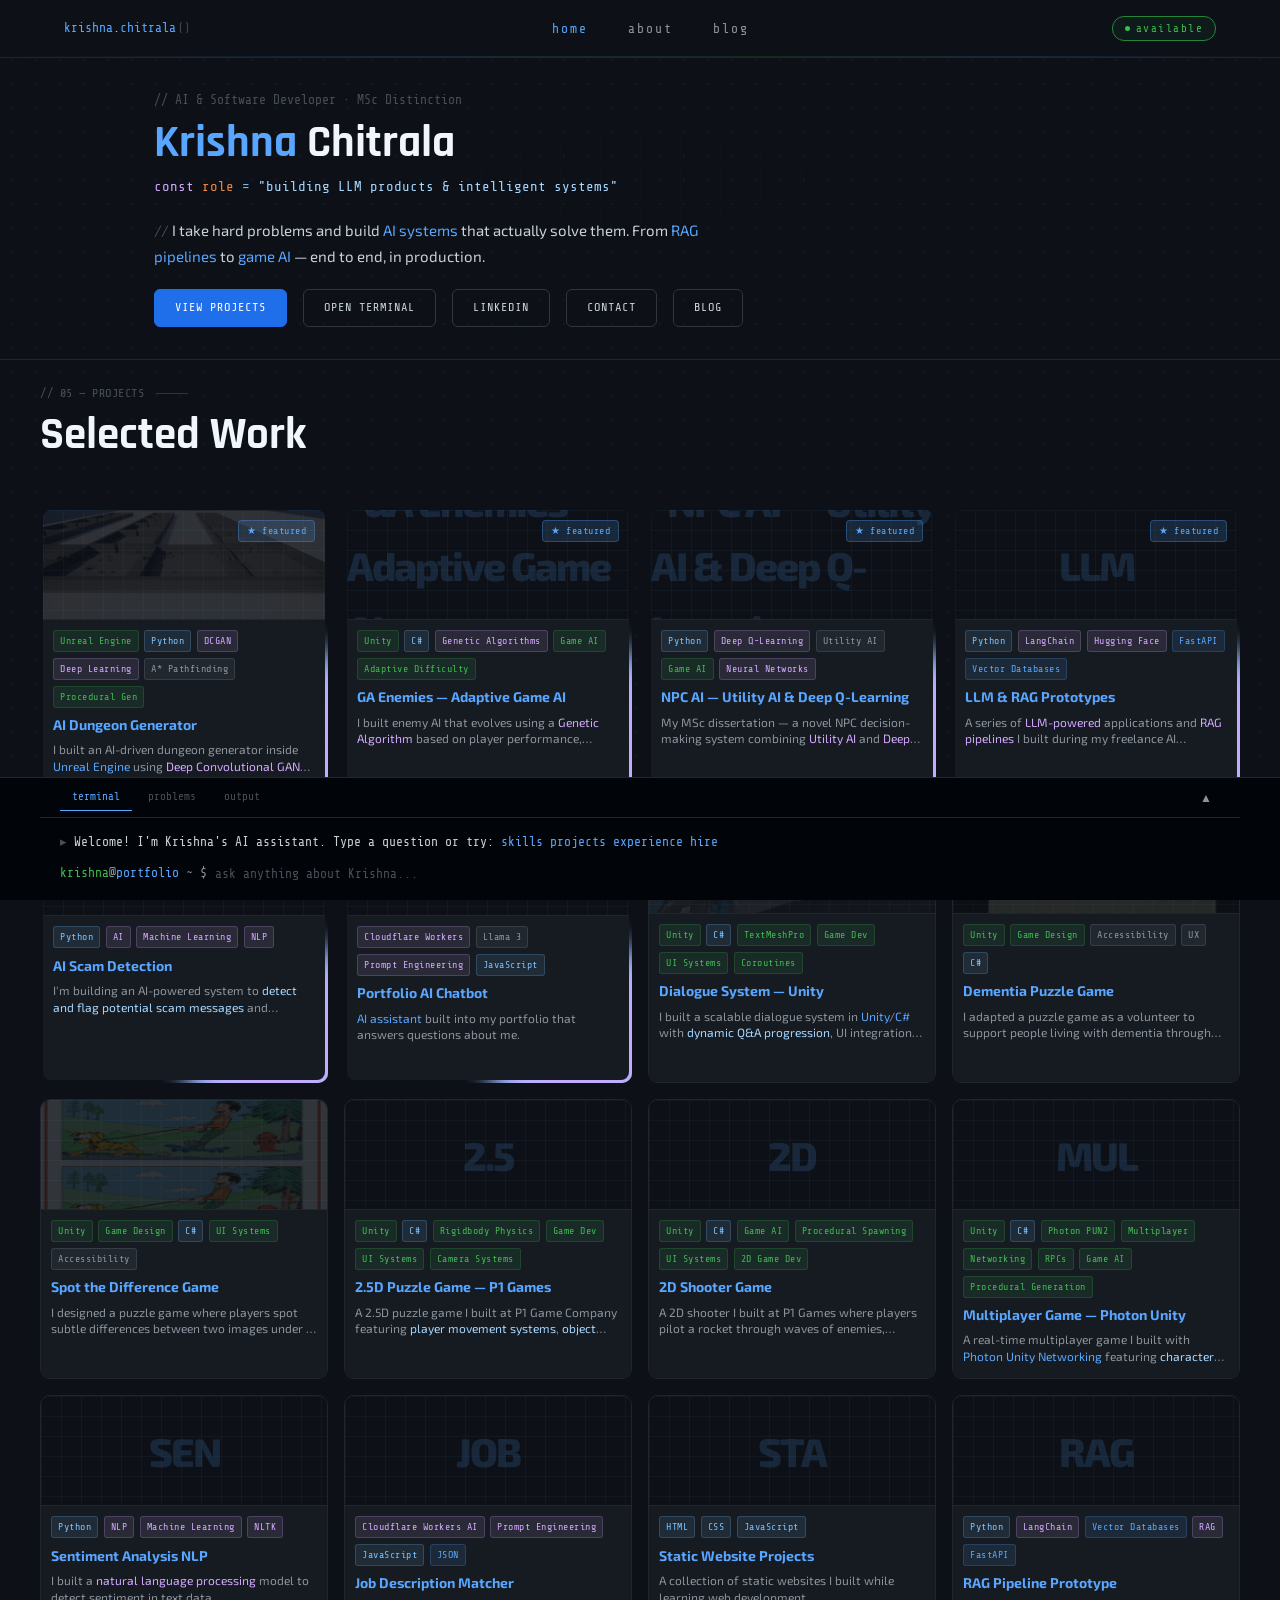
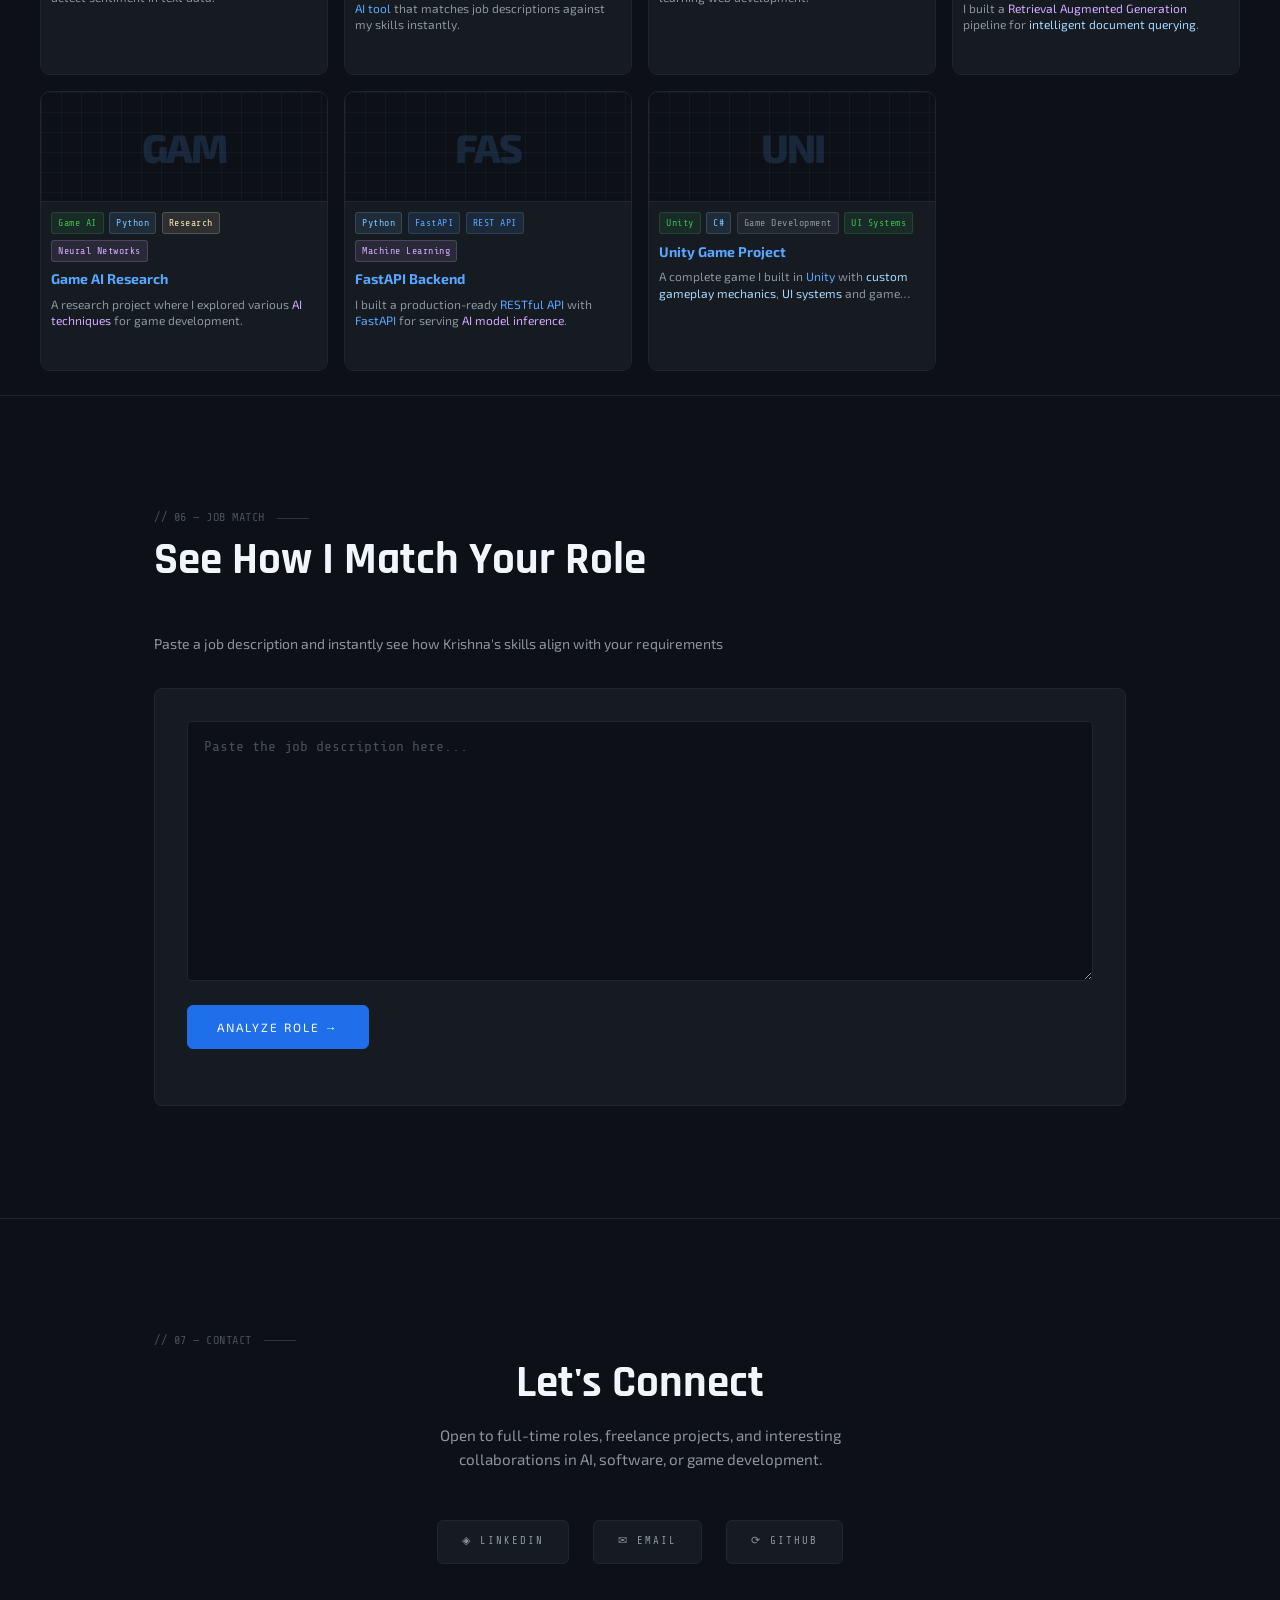
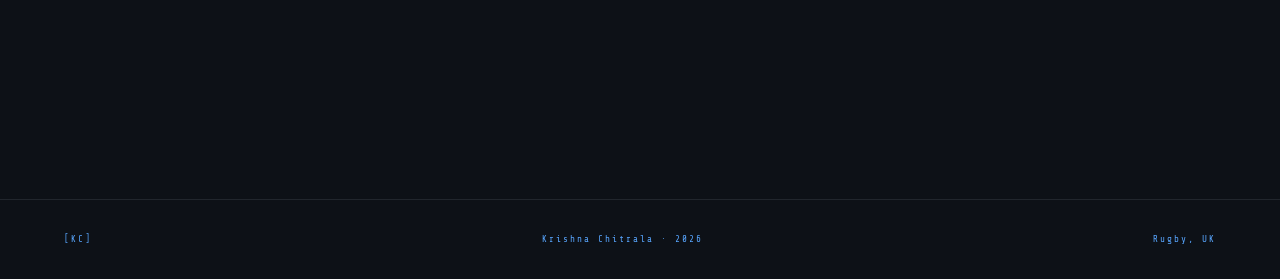
==== commit 5399893b: "css changes" ====
--- a/index.html
+++ b/index.html
@@ -21,7 +21,6 @@
   <ul class="nav-links">
     <li><a href="index.html" class="active" onclick="closeMenu()">home</a></li>
     <li><a href="pages/about.html" onclick="closeMenu()">about</a></li>
-    <li><a href="pages/experience.html" onclick="closeMenu()">experience</a></li>
     <li><a href="pages/blog.html" onclick="closeMenu()">blog</a></li>
   </ul>
   <div class="nav-available">
@@ -35,7 +34,6 @@
   <div class="mobile-menu">
     <a href="index.html" onclick="closeMenu()">HOME</a>
     <a href="pages/about.html" onclick="closeMenu()">ABOUT</a>
-    <a href="pages/experience.html" onclick="closeMenu()">EXPERIENCE</a>
     <a href="pages/blog.html" onclick="closeMenu()">BLOG</a>
   </div>
 </div>
--- a/css/style.css
+++ b/css/style.css
@@ -728,8 +728,9 @@
 
 .projects-grid {
   display: grid;
-  grid-template-columns: repeat(auto-fill, minmax(180px, 1fr));
-  gap: 12px;
+  grid-template-columns: repeat(auto-fill, minmax(250px, 1fr));
+  gap: 16px;
+  grid-auto-rows: auto;
   width: 100%;
 }
 
@@ -884,13 +885,16 @@
 .modal-overlay {
   display: none;
   position: fixed;
-  inset: 0;
-  background: rgba(1,4,9,0.85);
-  z-index: 500;
-  align-items: center;
+  top: 0;
+  left: 0;
+  right: 0;
+  bottom: 0;
+  background: rgba(1, 4, 9, 0.85);
+  z-index: 9999;
+  overflow-y: auto;
+  align-items: flex-start;
   justify-content: center;
-  padding: 1.25rem;
-  backdrop-filter: blur(5px);
+  padding: 40px 20px;
 }
 
 .modal-overlay.open { display: flex; }
@@ -898,12 +902,11 @@
 .modal {
   background: #161b22;
   border: 0.5px solid #21262d;
-  border-radius: 8px;
+  border-radius: 12px;
   width: 100%;
-  max-width: 800px;
-  max-height: 85vh;
-  overflow: hidden;
+  max-width: 720px;
   position: relative;
+  overflow: visible;
   animation: modalIn 0.3s ease;
 }
 
@@ -928,21 +931,25 @@
 
 .modal-close {
   position: absolute;
-  top: 1rem; right: 1rem;
-  font-family: var(--mono);
-  font-size: 0.68rem;
-  color: #8b949e;
-  background: rgba(33,38,45,0.9);
+  top: 12px;
+  right: 12px;
+  z-index: 10;
+  background: rgba(22, 27, 34, 0.85);
+  backdrop-filter: blur(8px);
+  padding: 8px 16px;
   border: 0.5px solid #30363d;
-  padding: 0.35rem 0.75rem;
+  border-radius: 6px;
+  color: #c9d1d9;
   cursor: pointer;
-  letter-spacing: 1.5px;
-  transition: all 0.2s;
-  z-index: 10;
-  border-radius: 4px;
-}
-
-.modal-close:hover { border-color: #58a6ff; color: #58a6ff; }
+  font-family: 'Share Tech Mono', monospace;
+  font-size: 12px;
+  transition: color 0.2s, border-color 0.2s;
+}
+
+.modal-close:hover {
+  color: #f0f6fc;
+  border-color: #58a6ff;
+}
 
 .modal-hero {
   width: 100%;
@@ -977,8 +984,6 @@
 
 .modal-content {
   padding: 2rem;
-  max-height: calc(85vh - 250px);
-  overflow-y: auto;
 }
 
 .modal-header {
@@ -2374,38 +2379,88 @@
 /* ═══════════════════════════════════════
    FEATURED PROJECTS
 ═══════════════════════════════════════ */
-.project-card { position: relative; }
+.project-card {
+  position: relative;
+  border-radius: 10px;
+  overflow: hidden;
+  cursor: pointer;
+  background: transparent;
+  border: none;
+  padding: 0;
+}
+
+.project-card-inner {
+  position: relative;
+  z-index: 2;
+  background: #161b22;
+  border-radius: 8px;
+  overflow: hidden;
+  height: 100%;
+  display: flex;
+  flex-direction: column;
+}
+
+.project-card:not(.project-featured) {
+  border: 0.5px solid #21262d;
+}
+
+.project-card:not(.project-featured):hover {
+  border-color: #30363d;
+}
+
+.project-card:not(.project-featured) .project-card-inner {
+  border-radius: 0;
+}
 
 .project-featured {
-  grid-column: span 2;
-  border-color: rgba(88, 166, 255, 0.3);
-}
-
-.project-featured:hover {
-  border-color: rgba(88, 166, 255, 0.6);
-  box-shadow: 0 0 20px rgba(88, 166, 255, 0.1);
+  padding: 3px;
+}
+
+.project-blob {
+  position: absolute;
+  z-index: 1;
+  top: 50%;
+  left: 50%;
+  width: 200px;
+  height: 200px;
+  border-radius: 50%;
+  background-color: #79c0ff;
+  opacity: 1;
+  filter: blur(15px);
+  animation: blob-bounce 6s infinite ease;
+  pointer-events: none;
+}
+
+.project-blob-2 {
+  background-color: #d2a8ff;
+  animation-delay: -3s;
+  animation-duration: 8s;
+  width: 180px;
+  height: 180px;
+  opacity: 0.8;
+}
+
+@keyframes blob-bounce {
+  0%   { transform: translate(-50%, -50%) translate3d(0, 0, 0); }
+  25%  { transform: translate(-50%, -50%) translate3d(100px, 0, 0); }
+  50%  { transform: translate(-50%, -50%) translate3d(100px, 100px, 0); }
+  75%  { transform: translate(-50%, -50%) translate3d(0, 100px, 0); }
+  100% { transform: translate(-50%, -50%) translate3d(0, 0, 0); }
 }
 
 .project-featured-label {
   position: absolute;
-  top: 12px;
-  right: 12px;
+  top: 10px;
+  right: 10px;
   font-family: 'Share Tech Mono', monospace;
   font-size: 10px;
   color: #58a6ff;
-  background: rgba(88, 166, 255, 0.1);
-  border: 0.5px solid rgba(88, 166, 255, 0.2);
+  background: rgba(88, 166, 255, 0.15);
+  border: 0.5px solid rgba(88, 166, 255, 0.3);
   padding: 2px 8px;
   border-radius: 4px;
   letter-spacing: 0.5px;
-  z-index: 2;
-}
-
-.project-featured .project-thumb { min-height: 120px; }
-.project-card:not(.project-featured) .project-thumb { min-height: 60px; }
-
-@media (max-width: 768px) {
-  .project-featured { grid-column: span 1; }
+  z-index: 3;
 }
 
 /* ═══════════════════════════════════════
@@ -2508,3 +2563,115 @@
   background: #161b22;
   border: 0.5px solid #21262d;
 }
+
+/* ═══════════════════════════════════════
+   BLOG MODAL CONTENT
+═══════════════════════════════════════ */
+.bm-title,
+.blog-modal-title,
+.blog-modal h2,
+.blog-modal h3 {
+  color: #f0f6fc;
+}
+
+.bm-subtitle,
+.blog-modal-subtitle {
+  color: #8b949e;
+}
+
+.bm-category {
+  color: #58a6ff;
+  font-family: var(--font-mono);
+  font-size: 11px;
+  text-transform: uppercase;
+  letter-spacing: 0.08em;
+}
+
+.bm-date,
+.bm-readtime {
+  color: #8b949e;
+  font-size: 12px;
+}
+
+.bm-heading {
+  color: #58a6ff;
+  font-family: var(--font-mono);
+  margin: 1.2em 0 0.5em;
+}
+
+.bm-intro,
+.bm-paragraph,
+.bm-body p,
+.blog-modal p,
+.blog-modal-body p {
+  color: #c9d1d9;
+}
+
+.bm-list {
+  padding-left: 1.4em;
+}
+
+.bm-list li,
+.blog-modal li {
+  color: #c9d1d9;
+}
+
+.bm-code,
+.blog-modal code,
+.blog-modal pre {
+  background: #0d1117;
+  color: #c9d1d9;
+  border: 0.5px solid #21262d;
+  border-radius: 4px;
+  padding: 0.75em 1em;
+  display: block;
+  overflow-x: auto;
+  font-family: var(--font-mono);
+  font-size: 13px;
+}
+
+.bm-code code {
+  background: none;
+  border: none;
+  padding: 0;
+  color: inherit;
+}
+
+.bm-image {
+  max-width: 100%;
+  border-radius: 6px;
+  border: 0.5px solid #21262d;
+  margin: 1em 0;
+}
+
+.bm-divider {
+  border: none;
+  border-top: 0.5px solid #21262d;
+  margin: 1em 0;
+}
+
+/* Fallback: catch any black text inside the modal overlay */
+.modal-overlay h2,
+.modal-overlay h3 {
+  color: #f0f6fc;
+}
+
+[class*="blog"] h1,
+[class*="blog"] h2,
+[class*="blog"] h3 {
+  color: #58a6ff;
+}
+
+[class*="blog"] p {
+  color: #c9d1d9;
+}
+
+[class*="blog"] li {
+  color: #c9d1d9;
+}
+
+[class*="blog"] .intro,
+[class*="blog"] .blog-intro {
+  color: #c9d1d9;
+  font-size: 15px;
+}
